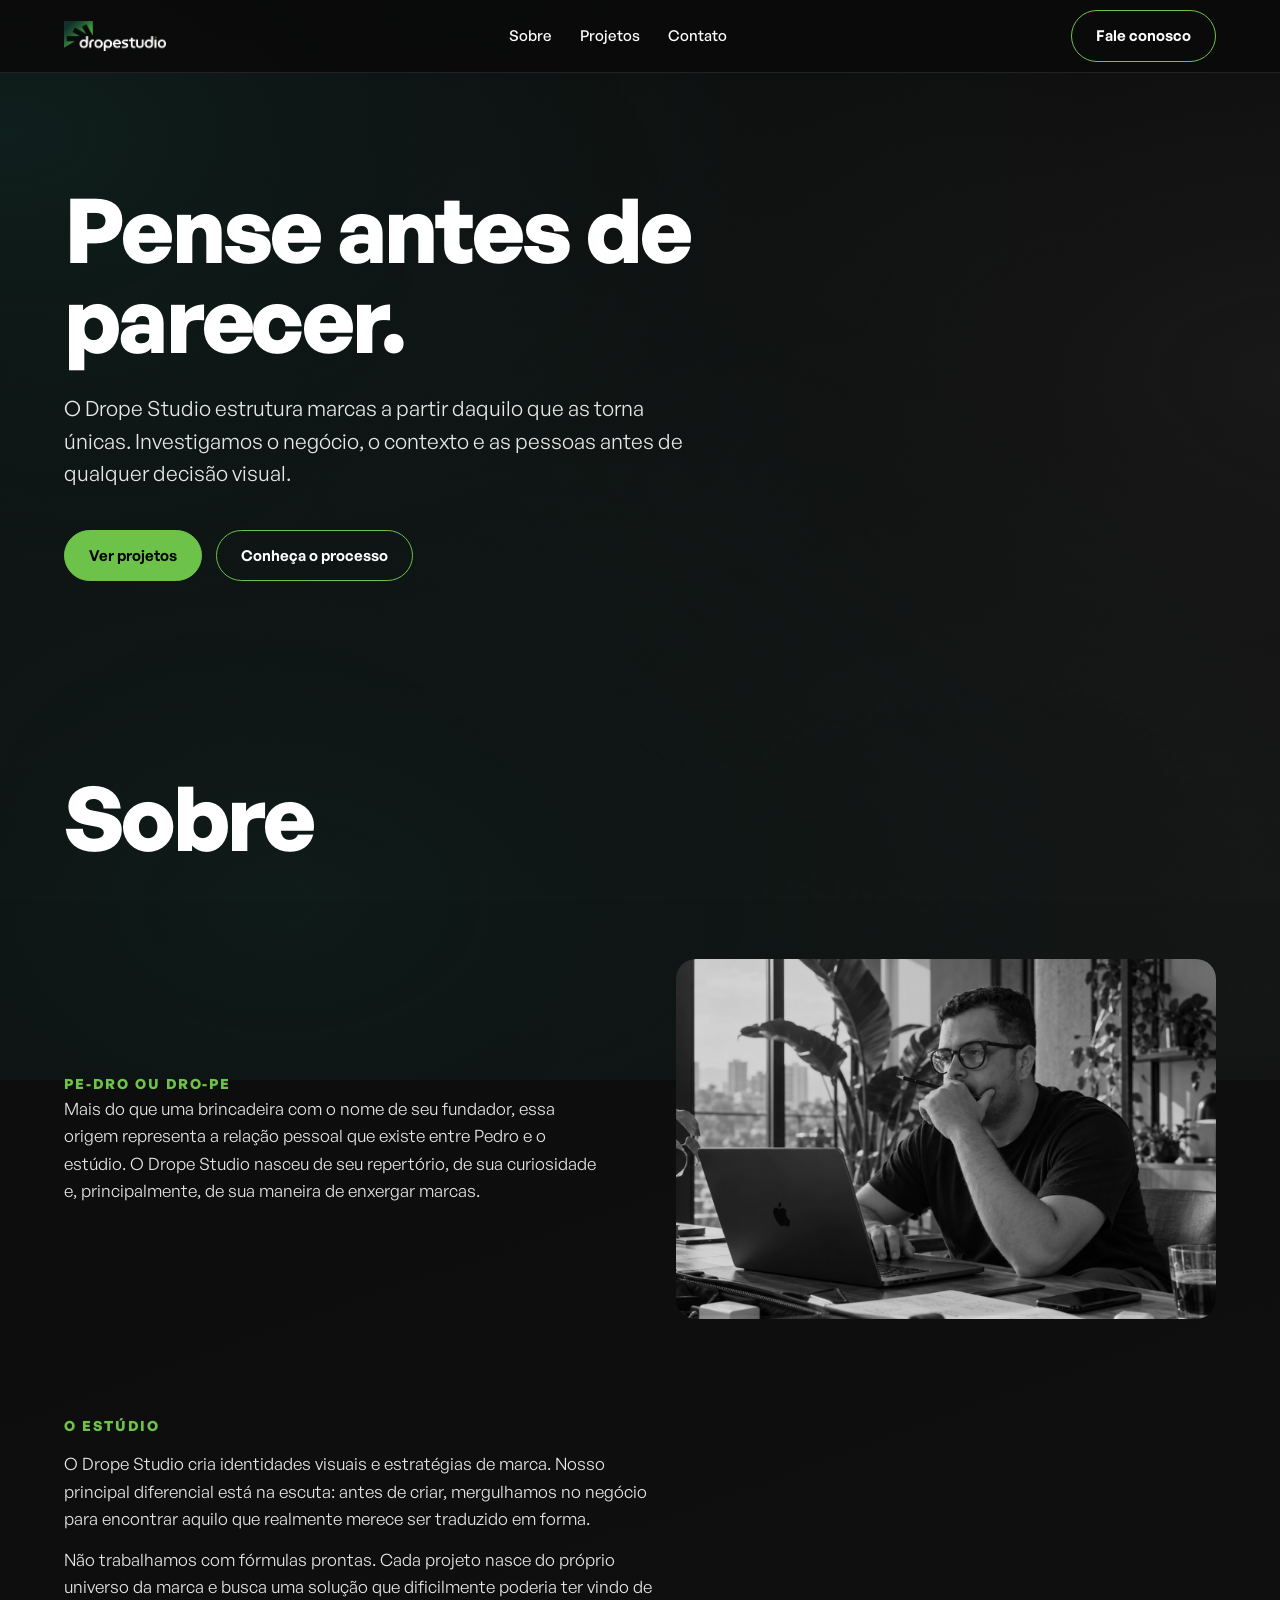
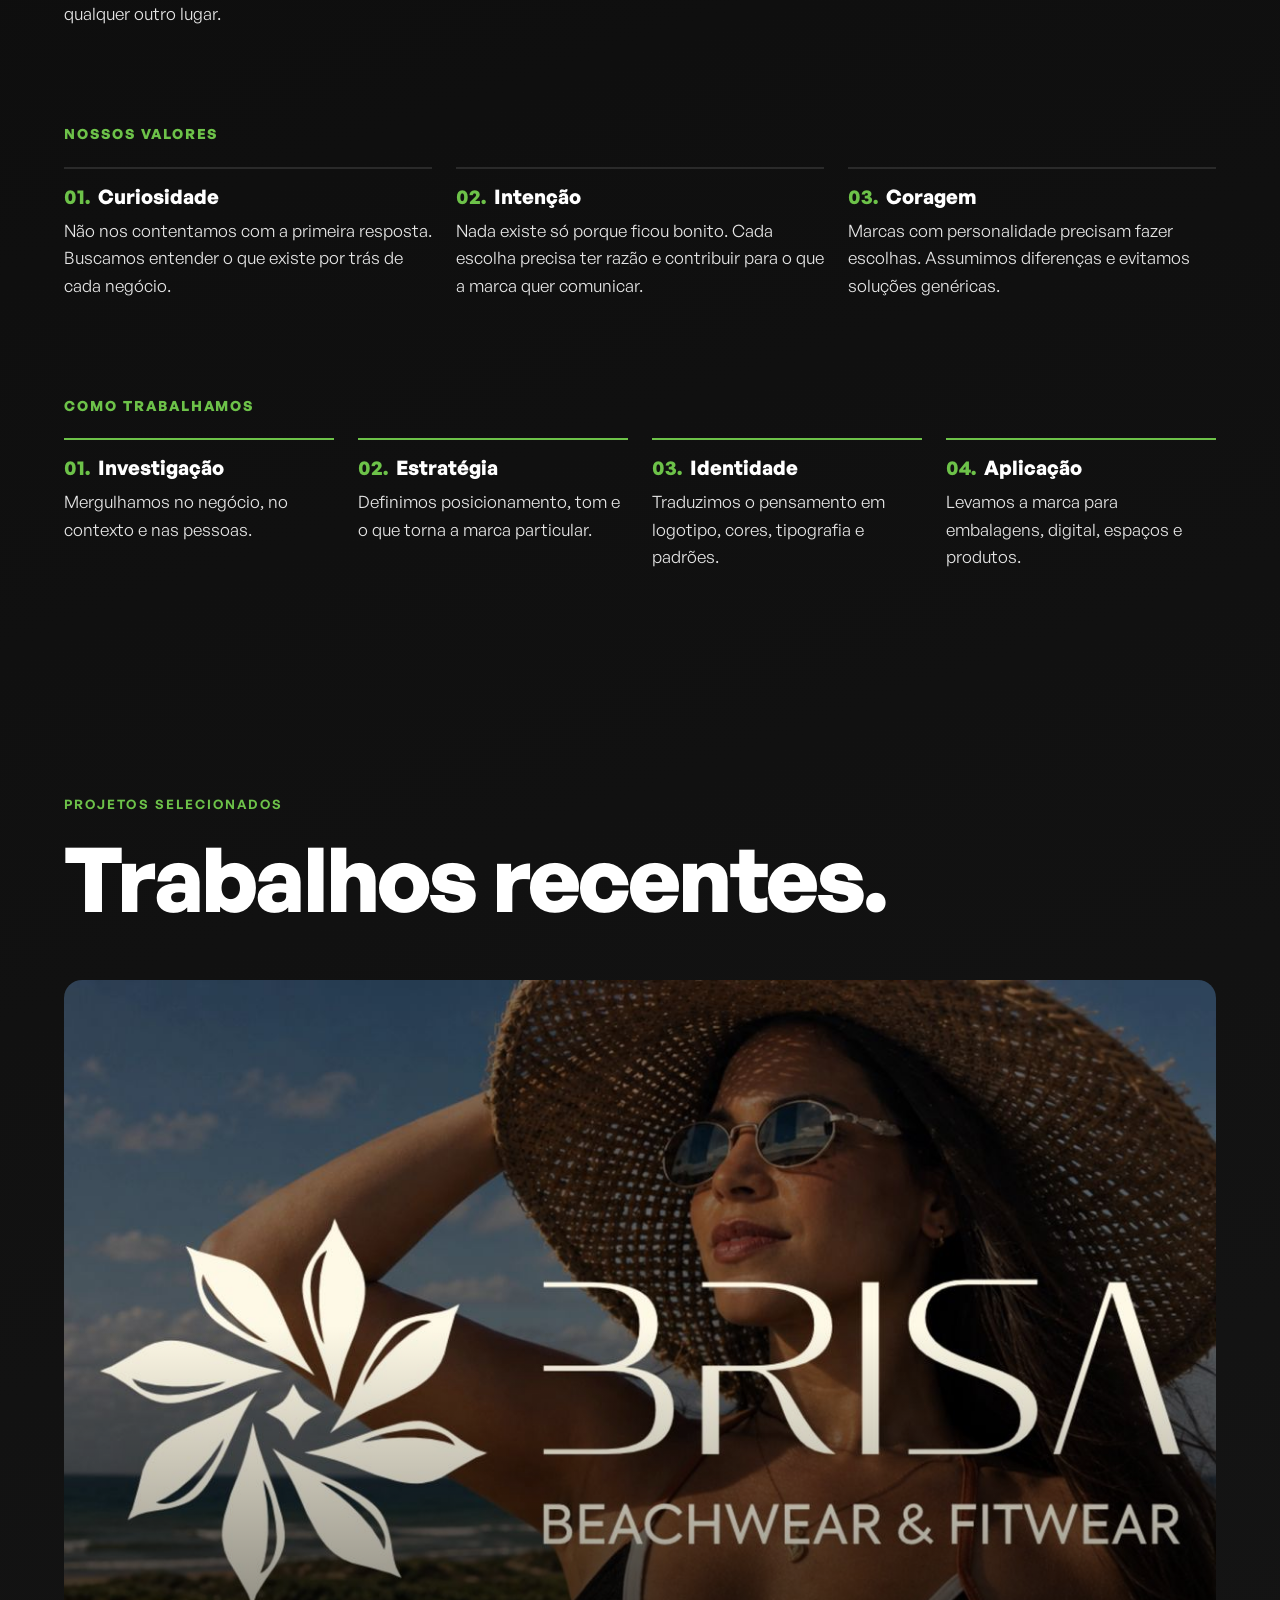
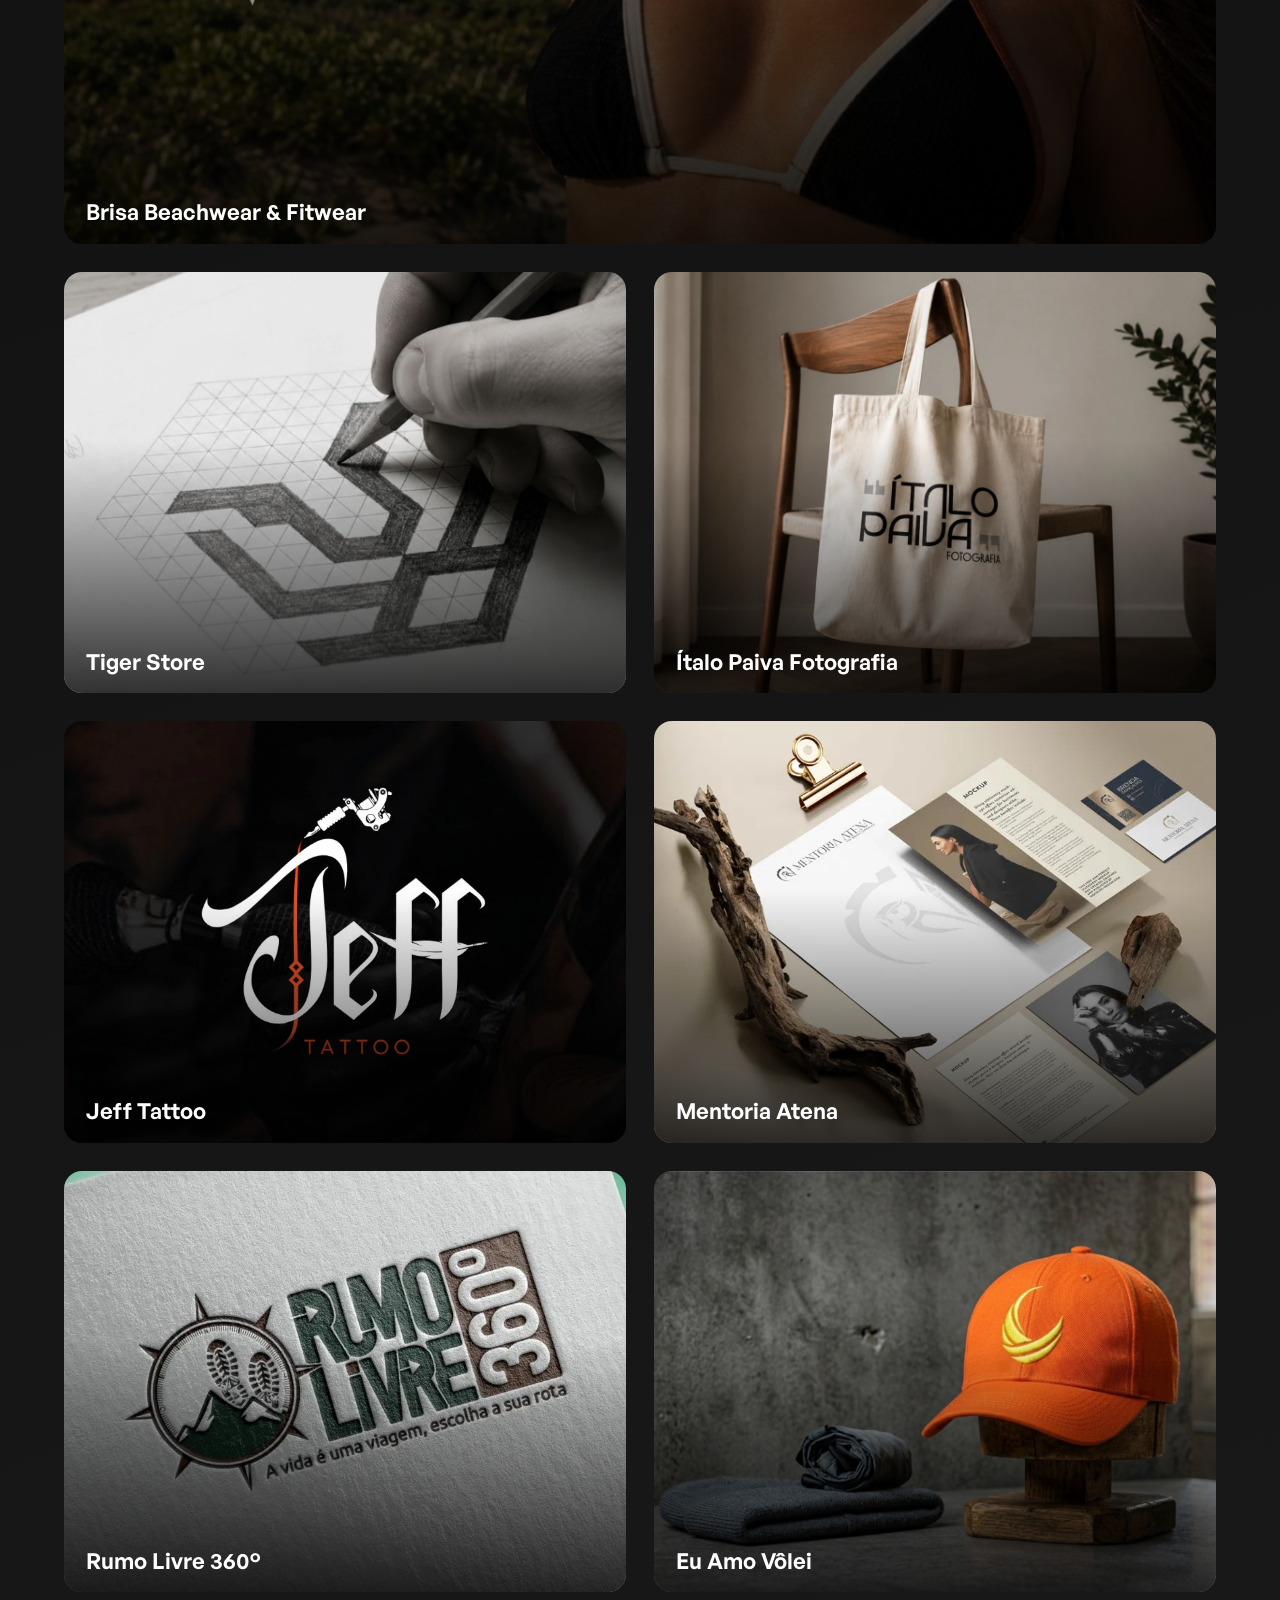
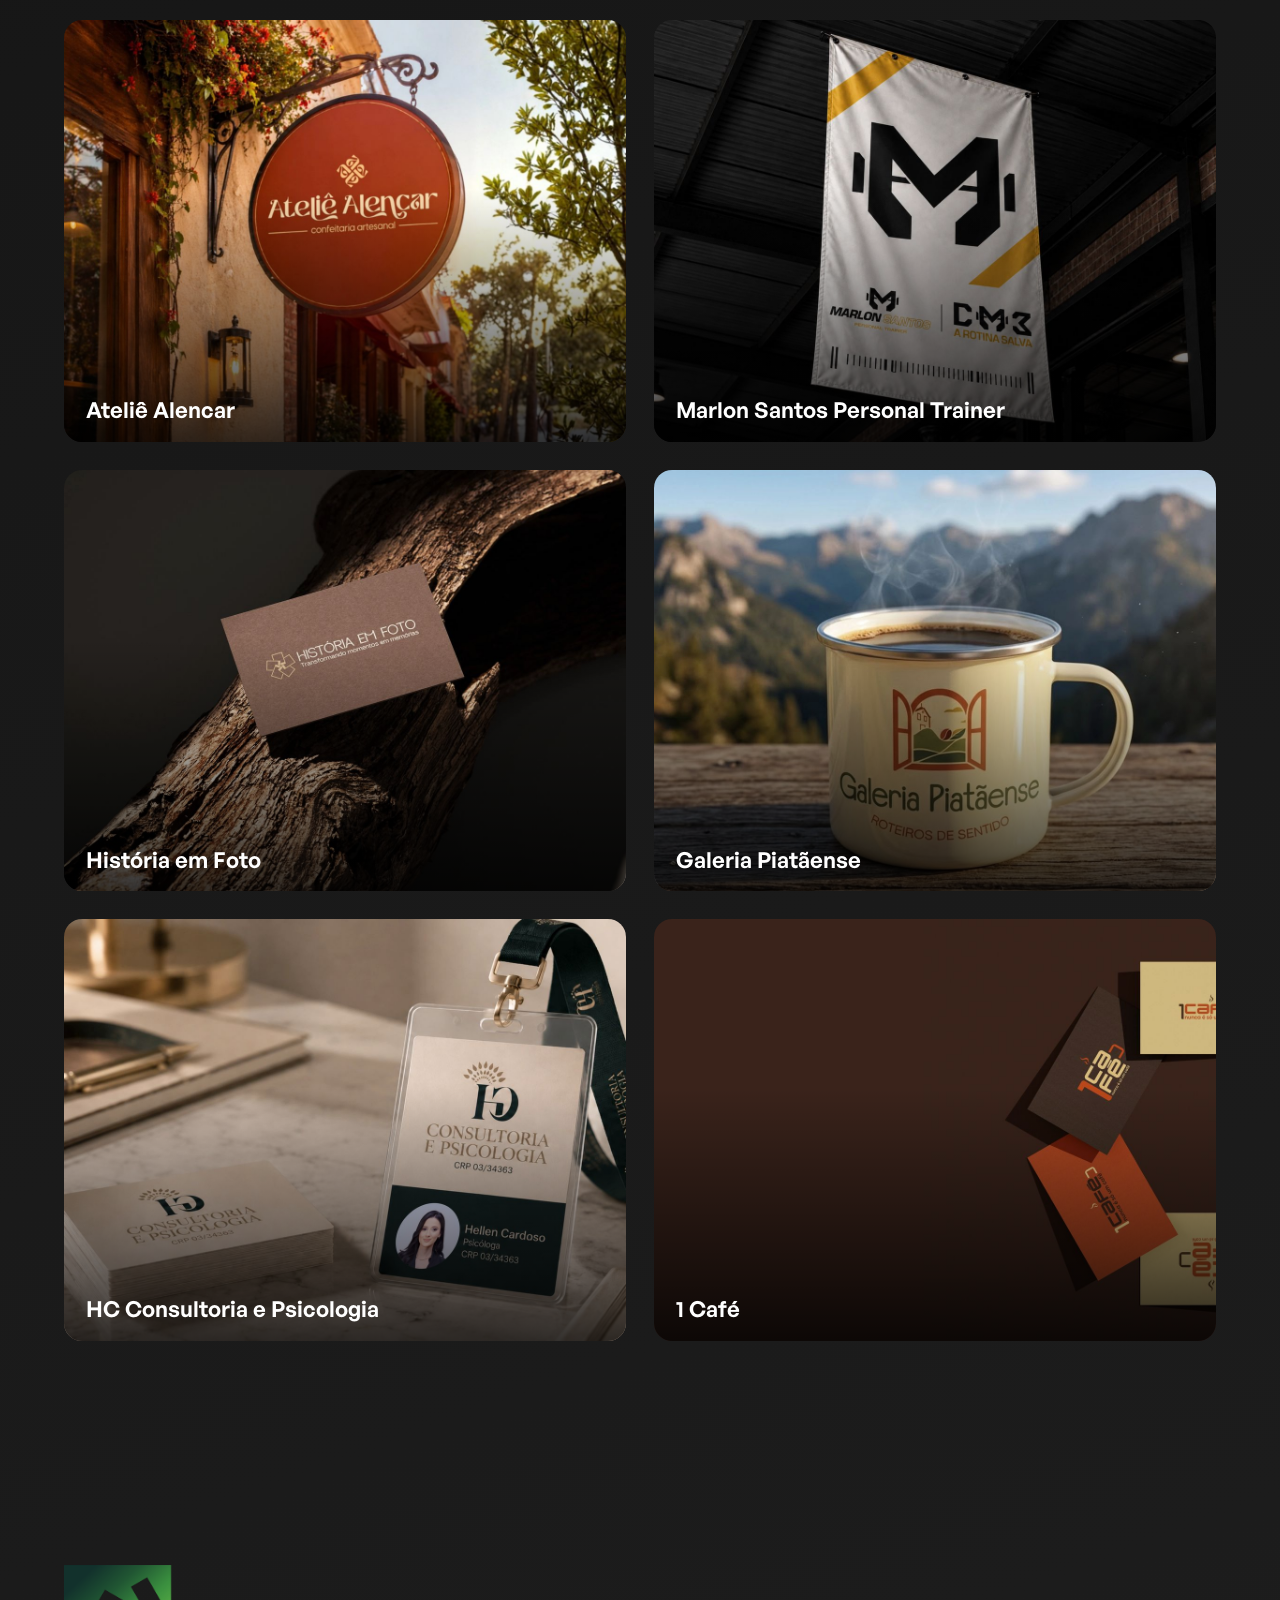
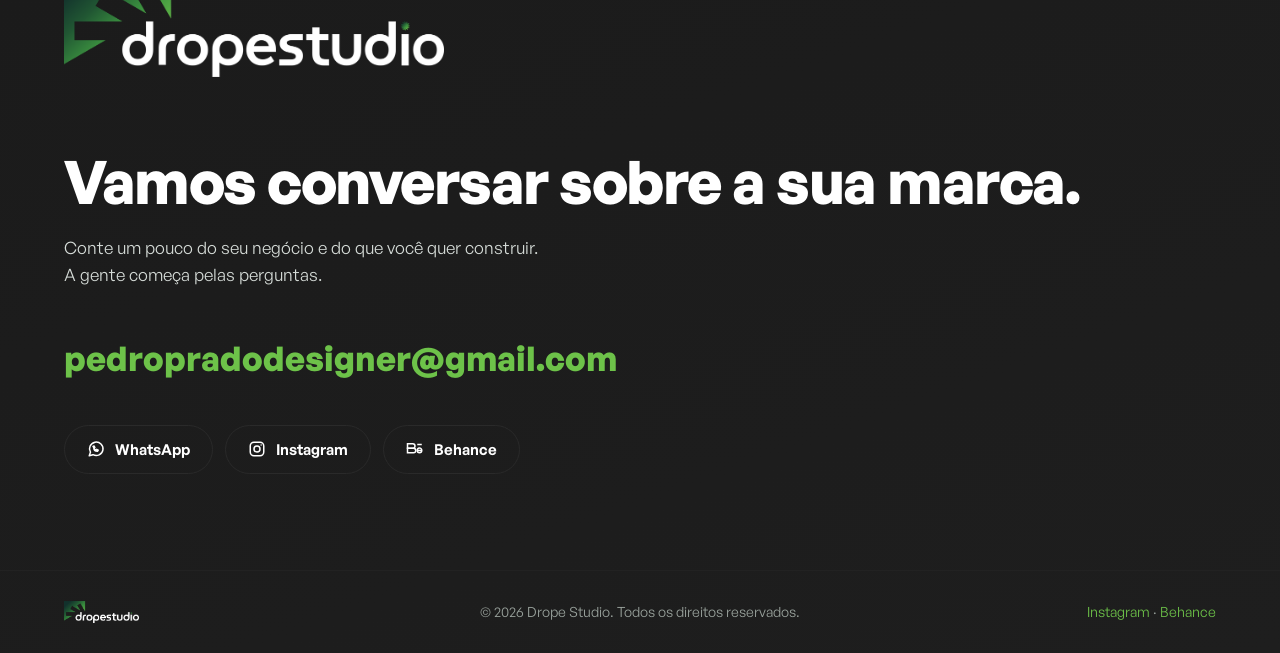
==== index.html @ 7b4c1c21 "Add files via upload" ====
<!DOCTYPE html>
<html lang="pt-BR">
<head>
<meta charset="UTF-8">
<meta name="viewport" content="width=device-width, initial-scale=1, viewport-fit=cover">
<meta name="description" content="Drope Studio cria identidades visuais e estratégias de marca. Antes de criar, investigamos o negócio, o contexto e as pessoas.">
<link rel="canonical" href="https://dropestudio.vercel.app/">
<meta name="theme-color" content="#000000">
<meta property="og:type" content="website">
<meta property="og:title" content="Drope Studio | Pense antes de parecer">
<meta property="og:description" content="Drope Studio cria identidades visuais e estratégias de marca. Antes de criar, investigamos o negócio, o contexto e as pessoas.">
<meta property="og:url" content="https://dropestudio.vercel.app/">
<!-- Trocar og-image.jpg por uma imagem 1200x630 antes de publicar -->
<meta property="og:image" content="og-image.jpg">
<meta name="twitter:card" content="summary_large_image">
<meta name="twitter:title" content="Drope Studio | Pense antes de parecer">
<meta name="twitter:description" content="Drope Studio cria identidades visuais e estratégias de marca. Antes de criar, investigamos o negócio, o contexto e as pessoas.">
<meta name="twitter:image" content="og-image.jpg">
<title>Drope Studio | Pense antes de parecer</title>
<link rel="icon" href="[data-uri]">
<style>
@font-face{font-family:"General Sans";font-style:normal;font-weight:300;font-display:swap;src:url([data-uri]) format("opentype");}
@font-face{font-family:"General Sans";font-style:normal;font-weight:400;font-display:swap;src:url([data-uri]) format("opentype");}
@font-face{font-family:"General Sans";font-style:normal;font-weight:500;font-display:swap;src:url([data-uri]) format("opentype");}
@font-face{font-family:"General Sans";font-style:normal;font-weight:600;font-display:swap;src:url([data-uri]) format("opentype");}
@font-face{font-family:"General Sans";font-style:normal;font-weight:700;font-display:swap;src:url([data-uri]) format("opentype");}

:root{
  --black:#000000; --white:#FFFFFF;
  --g1:#12312C; --g4:#215733; --g3:#3B903F; --g2:#6DC249;
  --grad:linear-gradient(135deg,#12312C 0%,#3B903F 60%,#6DC249 100%);
  --font:"General Sans",system-ui,-apple-system,"Segoe UI",Helvetica,Arial,sans-serif;
}
*{box-sizing:border-box;margin:0;padding:0}
html{scroll-behavior:smooth}
body{font-family:var(--font);color:var(--black);background:var(--white);line-height:1.55;-webkit-font-smoothing:antialiased}
img{max-width:100%;display:block}
a{color:inherit;text-decoration:none}
.wrap{max-width:1200px;margin:0 auto;padding:0 24px}

/* Cabeçalho */
header{position:sticky;top:0;z-index:10;background:var(--white);border-bottom:1px solid #ececec}
.nav{display:flex;align-items:center;justify-content:space-between;height:72px}
.nav .logo{height:30px;width:auto}
.nav ul{display:flex;gap:28px;list-style:none;font-size:15px;font-weight:500}
.nav ul a{position:relative;padding:4px 0}
.nav ul a::after{content:"";position:absolute;left:0;bottom:0;height:2px;width:100%;background:var(--g3);transform:scaleX(0);transform-origin:left;transition:transform .35s ease}
.nav ul a:hover{color:var(--g3)}
.nav ul a:hover::after{transform:scaleX(1)}

/* Botões */
.btn{position:relative;overflow:hidden;isolation:isolate;display:inline-block;padding:13px 24px;border:1.5px solid var(--g3);border-radius:999px;color:var(--g4);font-weight:600;font-size:15px;transition:color .35s ease,border-color .35s ease,transform .25s ease}
.btn::before{content:"";position:absolute;inset:0;background:var(--g3);transform:translateX(-101%);transition:transform .45s cubic-bezier(.2,.7,.2,1);z-index:-1}
.btn:hover{color:var(--white);transform:translateY(-2px)}
.btn:hover::before{transform:translateX(0)}
.btn:active{transform:translateY(0)}
.btn.solid{background:var(--g3);color:var(--white)}
.btn.solid::before{background:var(--g2)}
.btn.solid:hover{color:var(--black);border-color:var(--g2)}

/* Tipografia */
.eyebrow{font-size:13px;font-weight:600;letter-spacing:.16em;text-transform:uppercase;color:var(--g3);margin-bottom:20px}
h1{font-size:clamp(44px,7vw,92px);font-weight:700;line-height:1;letter-spacing:-.03em;max-width:14ch}
h1 span{color:var(--g3)}
h2{font-size:clamp(32px,4.5vw,52px);font-weight:700;line-height:1.05;letter-spacing:-.02em}
h3{font-size:20px;font-weight:600;line-height:1.2;margin-bottom:10px}
p{color:#2b2b2b}
.lead{font-size:clamp(17px,2vw,21px);max-width:52ch;margin-top:28px;color:#2b2b2b}

/* Hero */
.hero{padding-top:112px;padding-bottom:80px}
.actions{display:flex;gap:14px;margin-top:40px;flex-wrap:wrap}
.hero-visual{margin-top:80px;background:var(--black);border-radius:20px;min-height:380px;display:flex;align-items:center;justify-content:center;padding:48px}
.hero-visual img{width:min(420px,72%)}

/* Seções */
section{padding:112px 0}
.muted{background:#f6f8f6}

/* Valores */

/* Projetos */
.work-head{display:flex;justify-content:space-between;align-items:end;gap:24px;flex-wrap:wrap;margin-bottom:56px}
.work-grid{display:grid;grid-template-columns:repeat(2,1fr);gap:28px}
.project{position:relative;display:block;aspect-ratio:4/3;border-radius:18px;overflow:hidden;background:var(--black)}
.project img{width:100%;height:100%;object-fit:cover;display:block;transition:transform .6s ease}
.project .overlay{position:absolute;left:0;right:0;bottom:0;padding:56px 22px 18px;background:linear-gradient(to top,rgba(0,0,0,.78),rgba(0,0,0,0));display:flex;align-items:flex-end;justify-content:flex-start;pointer-events:none}
.project .overlay span{font-size:clamp(16px,2.2vw,22px);font-weight:600;color:#fff;line-height:1.2;text-align:left}
.project:hover img,.project:focus-visible img{transform:scale(1.04)}
.project:focus-visible{outline:2px solid var(--g2);outline-offset:4px}

/* Processo */

/* Contato */
.contact{background:var(--black);color:var(--white)}
.contact h2{color:var(--white)}
.contact p{color:#cfd6d1}
.contact .mail{display:inline-block;margin-top:32px;font-size:clamp(20px,3vw,30px);font-weight:600;color:var(--g2)}
.contact .logo-big{width:min(420px,80%);margin-bottom:64px}

.social{display:flex;flex-wrap:wrap;gap:12px;margin-top:40px}
.social a{border:1px solid #333;border-radius:999px;padding:11px 20px;font-size:15px;font-weight:500;color:var(--white);transition:border-color .2s,color .2s}
.social a:hover{border-color:var(--g2);color:var(--g2)}
.social a{display:inline-flex;align-items:center;gap:10px}
.social svg{flex-shrink:0}
/* Rodapé */
footer{background:var(--black);color:#8a938d;border-top:1px solid #1b1b1b;padding:28px 0;font-size:14px}
footer .row{display:flex;justify-content:space-between;align-items:center;gap:16px;flex-wrap:wrap}
footer img{height:22px;width:auto}

/* Responsivo */
@media (max-width:900px){
  .split{grid-template-columns:1fr;gap:40px}
  .cards{grid-template-columns:1fr}
  .steps{grid-template-columns:1fr 1fr}
  .nav ul{display:none}
  section{padding:80px 0}
  .hero{padding:72px 0 56px}
}
@media (max-width:600px){
  .work-grid{grid-template-columns:1fr}
  .steps{grid-template-columns:1fr}
  .hero-visual{min-height:260px;margin-top:56px;padding:32px}
}

@media (max-width:600px){
  .wrap{padding:0 28px}
  .nav{height:64px}
  .nav .logo{height:26px}
  .hero{padding-top:56px;padding-bottom:48px}
  h1{font-size:clamp(38px,11vw,48px);max-width:none}
  h2{font-size:clamp(30px,9vw,38px)}
  .lead{font-size:17px}
  .actions{margin-top:32px}
  .actions .btn{flex:1 1 auto;text-align:center}
  .hero-visual{padding:28px}
  section{padding:72px 0}
  .cards{margin-top:40px}
  .steps{margin-top:40px}
  .work-head{margin-bottom:36px}
  .contact .logo-big{margin-bottom:40px}
  .contact .mail{font-size:19px;word-break:break-all}
}

.reveal{opacity:0;transform:translateY(28px);transition:opacity .7s ease,transform .7s ease}
.reveal.in{opacity:1;transform:none}
@media (prefers-reduced-motion:reduce){
  .reveal{opacity:1;transform:none;transition:none}
  .btn,.btn::before,.nav ul a::after{transition:none}
}

/* Sobre (versão clara) */
@media (max-width:900px){
  .sobre-top{grid-template-columns:1fr;gap:40px}
  .sobre .bloco{margin-top:80px}
}

/* Espaçamento final da seção Sobre */
@media (max-width:900px){ .sobre .bloco{margin-top:80px !important} }

/* Espaçamento definitivo dos blocos Valores e Como trabalhamos: 22px entre título e conteúdo */
@media (max-width:900px){ .sobre .bloco{margin-top:80px !important} }

/* Títulos de cada item (cards e etapas) mais próximos do texto */

/* Blocos Valores e Como trabalhamos: espaço acima do título e 22px até o conteúdo */
@media (max-width:900px){
  .sobre .bloco-sobre{padding-top:88px}
  .sobre .bloco-sobre .cards{grid-template-columns:1fr}
  .sobre .bloco-sobre .steps{grid-template-columns:1fr}
}

/* Como trabalhamos: etapas logo abaixo do título */

/* ===== Sobre: hierarquia ===== */
.sob-titulo{font-size:clamp(56px,9vw,112px);font-weight:900;line-height:.95;letter-spacing:-.03em;color:#000;margin-bottom:72px}
.sob-bloco{margin-top:96px;display:flex;flex-direction:column;gap:14px}
.sob-bloco-foto{display:grid;grid-template-columns:1fr 1fr;gap:72px;align-items:center}
.sob-sub{font-size:14px;font-weight:700;letter-spacing:.14em;text-transform:uppercase;color:var(--g3)}
.sob-texto{font-size:17px;font-weight:300;line-height:1.6;color:#000;max-width:60ch}
.sob-bloco-foto .foto{aspect-ratio:3/2;border-radius:20px;overflow:hidden;background:#eef2ee}
.sob-bloco-foto .foto img{width:100%;height:100%;object-fit:cover;display:block}
.sob-lista{display:grid;grid-template-columns:repeat(3,1fr);gap:24px;margin-top:8px}
.sob-lista-4{grid-template-columns:repeat(4,1fr)}
.sob-item{border-top:2px solid #e4ebe5;padding-top:16px}
.sob-item h3{font-size:20px;font-weight:700;color:#000;line-height:1.2;margin-bottom:8px}
.sob-item h3 .num{color:var(--g3);font-weight:700;margin-right:4px}
.sob-lista-4 .sob-item{border-top:2px solid var(--g3)}
@media (max-width:900px){
  .sob-bloco-foto{grid-template-columns:1fr;gap:32px}
  .sob-lista,.sob-lista-4{grid-template-columns:1fr}
  .sob-bloco{margin-top:72px}
  .sob-titulo{margin-bottom:48px}
}

/* Títulos de seção com o mesmo tamanho do título principal */
.sob-titulo,.work-head h2{font-size:clamp(44px,7vw,92px);line-height:1;letter-spacing:-.03em}
@media (max-width:600px){
  .sob-titulo,.work-head h2{font-size:clamp(38px,11vw,48px)}
}


/* Fundo com manchas orgânicas nas cores da marca */
main{position:relative;overflow:hidden}
.hero{position:relative;z-index:1}
#sobre,#projetos,#contato{position:relative;z-index:1}
@media (max-width:600px){  }
@media (prefers-reduced-motion:reduce){  }

/* Foco por teclado visível (não afeta quem usa mouse) */
a:focus-visible,button:focus-visible{outline:2px solid var(--g3);outline-offset:4px;border-radius:999px}
/* Primeiro projeto ocupa a largura inteira; os demais seguem em duas colunas */
.work-grid .project:first-child{grid-column:1 / -1}

/* ===== Variáveis e base ===== */
:root{--header-h:72px}
section{scroll-margin-top:var(--header-h)}

/* ===== Cabeçalho e menu hambúrguer ===== */
.nav{gap:12px}
.menu-btn{display:none;position:relative;width:44px;height:44px;padding:0;background:none;border:0;cursor:pointer;flex-shrink:0}
.menu-btn span{position:absolute;left:11px;right:11px;height:2px;background:#000;transition:transform .3s ease,opacity .3s ease}
.menu-btn span:nth-child(1){top:14px}
.menu-btn span:nth-child(2){top:21px}
.menu-btn span:nth-child(3){top:28px}
.menu-btn[aria-expanded="true"] span:nth-child(1){transform:translateY(7px) rotate(45deg)}
.menu-btn[aria-expanded="true"] span:nth-child(2){opacity:0}
.menu-btn[aria-expanded="true"] span:nth-child(3){transform:translateY(-7px) rotate(-45deg)}
.menu-btn:focus-visible{outline:2px solid var(--g3);outline-offset:2px;border-radius:8px}
header{position:sticky}

/* ===== Textos de apoio e contraste ===== */
.sob-texto{font-weight:400}
.sob-sub,.sob-item h3 .num,.card .num,.step .n,.eyebrow{color:var(--g4)}

/* ===== Formulário de contato (fundo preto) ===== */
.contact .contato-intro{margin-top:20px;max-width:48ch}
.form{display:grid;gap:22px;max-width:640px;margin-top:48px}
.field{display:grid;gap:8px}
.field label{font-size:15px;font-weight:600;color:#fff}
.field .opc{font-weight:400;color:#9aa39d}
.field input,.field select,.field textarea{width:100%;font:inherit;font-size:16px;color:#fff;background:#111;border:1px solid #333;border-radius:10px;padding:14px 16px;min-height:48px}
.field textarea{resize:vertical;min-height:112px}
.field input::placeholder,.field textarea::placeholder{color:#7d857f}
.field input:focus-visible,.field select:focus-visible,.field textarea:focus-visible{outline:2px solid var(--g2);outline-offset:2px;border-color:var(--g2)}
.field input[aria-invalid="true"]{border-color:#ff8a8a}
.erro{font-size:14px;color:#ffb4b4}
.form-btn{justify-self:start;cursor:pointer;font-family:inherit;font-size:15px}
.form-status{font-size:15px;color:var(--g2);min-height:1.5em}
.contato-alt{margin-top:56px;display:flex;flex-direction:column;gap:20px;align-items:flex-start}
.wpp-sec{margin-top:40px;display:flex;flex-direction:column;gap:14px;align-items:flex-start}
.wpp-sec .btn{border-color:var(--g2);color:var(--g2)}
.wpp-sec .btn:hover{color:var(--black)}
.wpp-sec .btn::before{background:var(--g2)}
.resposta{font-size:14px;color:#b9c2bc}
.contact a:focus-visible,.social a:focus-visible{outline:2px solid var(--g2);outline-offset:4px}

/* ===== Responsivo ===== */
@media (max-width:900px){
  :root{--header-h:64px}
  .nav ul{display:none}
  .nav ul.open{display:flex;position:absolute;top:100%;left:0;right:0;flex-direction:column;gap:0;background:#fff;border-bottom:1px solid #ececec;padding:8px 24px 16px;font-size:17px;box-shadow:0 12px 24px rgba(0,0,0,.06)}
  .nav ul.open a{display:block;min-height:48px;line-height:48px}
  .menu-btn{display:block}
}
@media (max-width:380px){
  .nav > .btn{display:none}
}
@media (max-width:600px){
  .project .overlay{padding:44px 18px 16px}
}
@media (prefers-reduced-motion:reduce){
  .reveal{opacity:1;transform:none;transition:none}
  .btn,.btn::before,.nav ul a::after,.menu-btn span{transition:none}
}

/* Legenda fixa embaixo + véu escuro e título centralizado no hover (desktop) */
.project .overlay{position:absolute;left:0;right:0;top:0;bottom:0;display:flex;align-items:flex-end;justify-content:flex-start;padding:56px 22px 18px;background:linear-gradient(to top,rgba(0,0,0,.78),rgba(0,0,0,0) 60%);pointer-events:none}
.project .overlay::before{content:"";position:absolute;inset:0;background:rgba(0,0,0,.72);opacity:0;transition:opacity .45s ease}
.project .overlay span{position:relative;z-index:1;transition:transform .45s ease}
@media (hover:hover){
  .project:hover .overlay,.project:focus-visible .overlay{align-items:center;justify-content:center;padding:28px}
  .project:hover .overlay::before,.project:focus-visible .overlay::before{opacity:1}
  .project:hover .overlay span,.project:focus-visible .overlay span{text-align:center}
}
@media (max-width:600px){
  .project .overlay{padding:44px 18px 16px}
}

/* Contatos e rodapé no padrão da home */
.ct{background:#000;color:#fff;padding:112px 0 96px;font-family:"General Sans",system-ui,-apple-system,"Segoe UI",Helvetica,Arial,sans-serif}
.ct .ct-logo{width:min(380px,80%);height:auto;display:block;margin-bottom:72px}
.ct h2{font-size:clamp(36px,5.2vw,60px);font-weight:700;line-height:1.05;letter-spacing:-.025em;color:#fff}
.ct .ct-intro{margin-top:22px;font-size:17px;line-height:1.6;color:#d6dcd8}
.ct .ct-mail{display:inline-block;margin-top:44px;font-size:clamp(22px,3.2vw,34px);font-weight:700;color:#6DC249;transition:color .2s}
.ct .ct-mail:hover{color:#fff}
.ct .ct-social{display:flex;flex-wrap:wrap;gap:12px;margin-top:40px}
.ct .ct-social a{display:inline-flex;align-items:center;gap:10px;border:1px solid #2a2a2a;border-radius:999px;padding:12px 22px;font-size:15px;font-weight:600;color:#fff;transition:border-color .25s,color .25s}
.ct .ct-social a:hover{border-color:#6DC249;color:#6DC249}
.ct .ct-social a:focus-visible,.ct-foot a:focus-visible{outline:2px solid #6DC249;outline-offset:4px}
.ct .ct-social svg{flex-shrink:0}
.ct-foot{background:#000;border-top:1px solid #1b1b1b;padding:30px 0;color:#8a938d;font-size:14px;font-family:"General Sans",system-ui,-apple-system,"Segoe UI",Helvetica,Arial,sans-serif}
.ct-foot .row{max-width:1200px;margin:0 auto;padding:0 24px;display:grid;grid-template-columns:1fr auto 1fr;align-items:center;gap:16px}
.ct-foot img{height:22px;width:auto}
.ct-foot .r{text-align:right}
.ct-foot a{color:#9fc4ea}
@media (max-width:900px){
  .ct{padding:88px 0 72px}
  .ct .ct-logo{margin-bottom:56px}
}
@media (max-width:600px){
  .ct-foot .row{grid-template-columns:1fr;text-align:center;justify-items:center}
  .ct-foot .r{text-align:center}
}

/* ===== Versão preta: fundo grafite degradê, textos e ícones brancos ===== */
html{background:linear-gradient(160deg,#0A0A0A 0%,#1E1E1E 100%);min-height:100%}
body{background:transparent;color:#fff}
header{background:rgba(10,10,10,.92);border-bottom:1px solid #222}
.nav ul a{color:#fff}
.nav ul a:hover{color:#6DC249}
.nav ul a::after{background:#6DC249}
.back{color:#fff}
.back:hover{color:#6DC249}
.menu-btn span{background:#fff}
.nav ul.open{background:#0A0A0A;border-bottom:1px solid #222}
.btn{color:#fff;border-color:#6DC249}
.btn::before{background:#6DC249}
.btn:hover{color:#000}
.btn.solid{background:#6DC249;color:#000}
.btn.solid::before{background:#fff}
.btn.solid:hover{color:#000}
.eyebrow,.sob-sub,.sob-item h3 .num,.card .num,.step .n,.sob h2 .g,h1 span{color:#6DC249}
h1,h2,h3,.sob-titulo,.sob-item h3,.work-head h2,.credits h2{color:#fff}
p,.lead,.sob-texto,.card p,.step p{color:#e6e6e6}
.resposta,.contato-intro,.ct-intro{color:#cfd6d1}
.hero-visual{background:#fff}
.muted{background:transparent}
.card{background:transparent;border-color:#2a2a2a}
.sob-item{border-top-color:#2a2a2a}
.sob-lista-4 .sob-item,.step{border-top-color:#6DC249}
.sob-bloco-foto .foto{background:#111}
.credits dt{color:#6DC249}
.credits dd{color:#fff}
.credits a.ig{color:#6DC249;border-color:#6DC249}
.ct{background:transparent}
.ct h2{color:#fff}
.ct .ct-mail{color:#6DC249}
.ct .ct-social a{color:#fff;border-color:#2a2a2a}
.ct .ct-social a:hover{color:#6DC249;border-color:#6DC249}
.ct-foot{background:transparent;border-top-color:#222;color:#9aa39d}
.ct-foot a{color:#6DC249}

/* Fundo: luz suave e difusa em verde #12312C e grafite #333333, sem filtro (sem pixel) e com grão fino */
body::before{content:"";position:fixed;inset:-20%;pointer-events:none;z-index:-2;
  background:
    radial-gradient(60% 55% at 15% 25%, rgba(18,49,44,.50) 0%, rgba(18,49,44,.26) 38%, rgba(18,49,44,.08) 68%, rgba(18,49,44,0) 100%),
    radial-gradient(55% 50% at 86% 44%, rgba(51,51,51,.30) 0%, rgba(51,51,51,.13) 44%, rgba(51,51,51,0) 100%),
    radial-gradient(60% 55% at 30% 86%, rgba(18,49,44,.40) 0%, rgba(18,49,44,.18) 44%, rgba(18,49,44,0) 100%),
    radial-gradient(50% 45% at 92% 92%, rgba(51,51,51,.22) 0%, rgba(51,51,51,0) 100%);
  animation:blobsDrift 45s ease-in-out infinite alternate;will-change:transform}
body::after{content:"";position:fixed;inset:0;pointer-events:none;z-index:-1;
  background-image:url("[data-uri]");background-size:220px 220px;opacity:.05;mix-blend-mode:overlay}
@keyframes blobsDrift{
  from{transform:translate3d(0,0,0) scale(1)}
  to{transform:translate3d(-2.5%,2%,0) scale(1.05)}
}
@media (prefers-reduced-motion:reduce){ body::before{animation:none} }

</style>
</head>
<body>

<header>
  <div class="wrap nav">
    <a href="#" aria-label="Início"><img class="logo" src="[data-uri]" alt="Drope Studio"></a>
    <ul id="menu-principal">
      <li><a href="#sobre">Sobre</a></li>
      <li><a href="#projetos">Projetos</a></li>
      <li><a href="#contato">Contato</a></li>
    </ul>
    <a class="btn" href="#contato">Fale conosco</a>
    <button class="menu-btn" type="button" aria-label="Abrir menu" aria-expanded="false" aria-controls="menu-principal"><span></span><span></span><span></span></button>
  </div>
</header>

<main id="topo">
  

  <div class="wrap hero">
    <h1>Pense antes de parecer.</h1>
    <p class="lead">O Drope Studio estrutura marcas a partir daquilo que as torna únicas. Investigamos o negócio, o contexto e as pessoas antes de qualquer decisão visual.</p>
    <div class="actions">
      <a class="btn solid" href="#projetos">Ver projetos</a>
      <a class="btn" href="#sobre">Conheça o processo</a>
    </div>
  </div>

<section id="sobre">
    <div class="wrap">

      <h2 class="sob-titulo">Sobre</h2>

      <div class="sob-bloco sob-bloco-foto">
        <div>
          <p class="sob-sub">Pe-dro ou Dro-pe</p>
          <p class="sob-texto">Mais do que uma brincadeira com o nome de seu fundador, essa origem representa a relação pessoal que existe entre Pedro e o estúdio. O Drope Studio nasceu de seu repertório, de sua curiosidade e, principalmente, de sua maneira de enxergar marcas.</p>
        </div>
        <div class="foto"><img src="[data-uri]" alt="Pedro, fundador do Drope Studio"></div>
      </div>

      <div class="sob-bloco">
        <p class="sob-sub">O estúdio</p>
        <p class="sob-texto">O Drope Studio cria identidades visuais e estratégias de marca. Nosso principal diferencial está na escuta: antes de criar, mergulhamos no negócio para encontrar aquilo que realmente merece ser traduzido em forma.</p>
        <p class="sob-texto">Não trabalhamos com fórmulas prontas. Cada projeto nasce do próprio universo da marca e busca uma solução que dificilmente poderia ter vindo de qualquer outro lugar.</p>
      </div>

      <div class="sob-bloco">
        <p class="sob-sub">Nossos valores</p>
        <div class="sob-lista">
          <div class="sob-item"><h3><span class="num">01.</span> Curiosidade</h3><p class="sob-texto">Não nos contentamos com a primeira resposta. Buscamos entender o que existe por trás de cada negócio.</p></div>
          <div class="sob-item"><h3><span class="num">02.</span> Intenção</h3><p class="sob-texto">Nada existe só porque ficou bonito. Cada escolha precisa ter razão e contribuir para o que a marca quer comunicar.</p></div>
          <div class="sob-item"><h3><span class="num">03.</span> Coragem</h3><p class="sob-texto">Marcas com personalidade precisam fazer escolhas. Assumimos diferenças e evitamos soluções genéricas.</p></div>
        </div>
      </div>

      <div class="sob-bloco">
        <p class="sob-sub">Como trabalhamos</p>
        <div class="sob-lista sob-lista-4">
          <div class="sob-item"><h3><span class="num">01.</span> Investigação</h3><p class="sob-texto">Mergulhamos no negócio, no contexto e nas pessoas.</p></div>
          <div class="sob-item"><h3><span class="num">02.</span> Estratégia</h3><p class="sob-texto">Definimos posicionamento, tom e o que torna a marca particular.</p></div>
          <div class="sob-item"><h3><span class="num">03.</span> Identidade</h3><p class="sob-texto">Traduzimos o pensamento em logotipo, cores, tipografia e padrões.</p></div>
          <div class="sob-item"><h3><span class="num">04.</span> Aplicação</h3><p class="sob-texto">Levamos a marca para embalagens, digital, espaços e produtos.</p></div>
        </div>
      </div>

    </div>
  </section>

  <section id="projetos" class="muted">
    <div class="wrap">
      <div class="work-head">
        <div>
          <p class="eyebrow">Projetos selecionados</p>
          <h2>Trabalhos recentes.</h2>
        </div>
      </div>
      <div class="work-grid">
        <a class="project" href="brisa.html">
          <img src="[data-uri]" alt="Brisa Beachwear & Fitwear" loading="lazy">
          <div class="overlay"><span>Brisa Beachwear & Fitwear</span>
      </div>
        </a>
        <a class="project" href="tiger.html">
          <img src="[data-uri]" alt="Tiger Store" loading="lazy">
          <div class="overlay"><span>Tiger Store</span></div>
        </a>
        <a class="project" href="italo.html">
          <img src="[data-uri]" alt="Ítalo Paiva Fotografia" loading="lazy">
          <div class="overlay"><span>Ítalo Paiva Fotografia</span></div>
        </a>
        <a class="project" href="jeff.html"><img src="[data-uri]" alt="Jeff Tattoo" loading="lazy"><div class="overlay"><span>Jeff Tattoo</span></div></a>
        <a class="project" href="mentoria.html"><img src="[data-uri]" alt="Mentoria Atena" loading="lazy"><div class="overlay"><span>Mentoria Atena</span></div></a>
        <a class="project" href="rumo.html"><img src="[data-uri]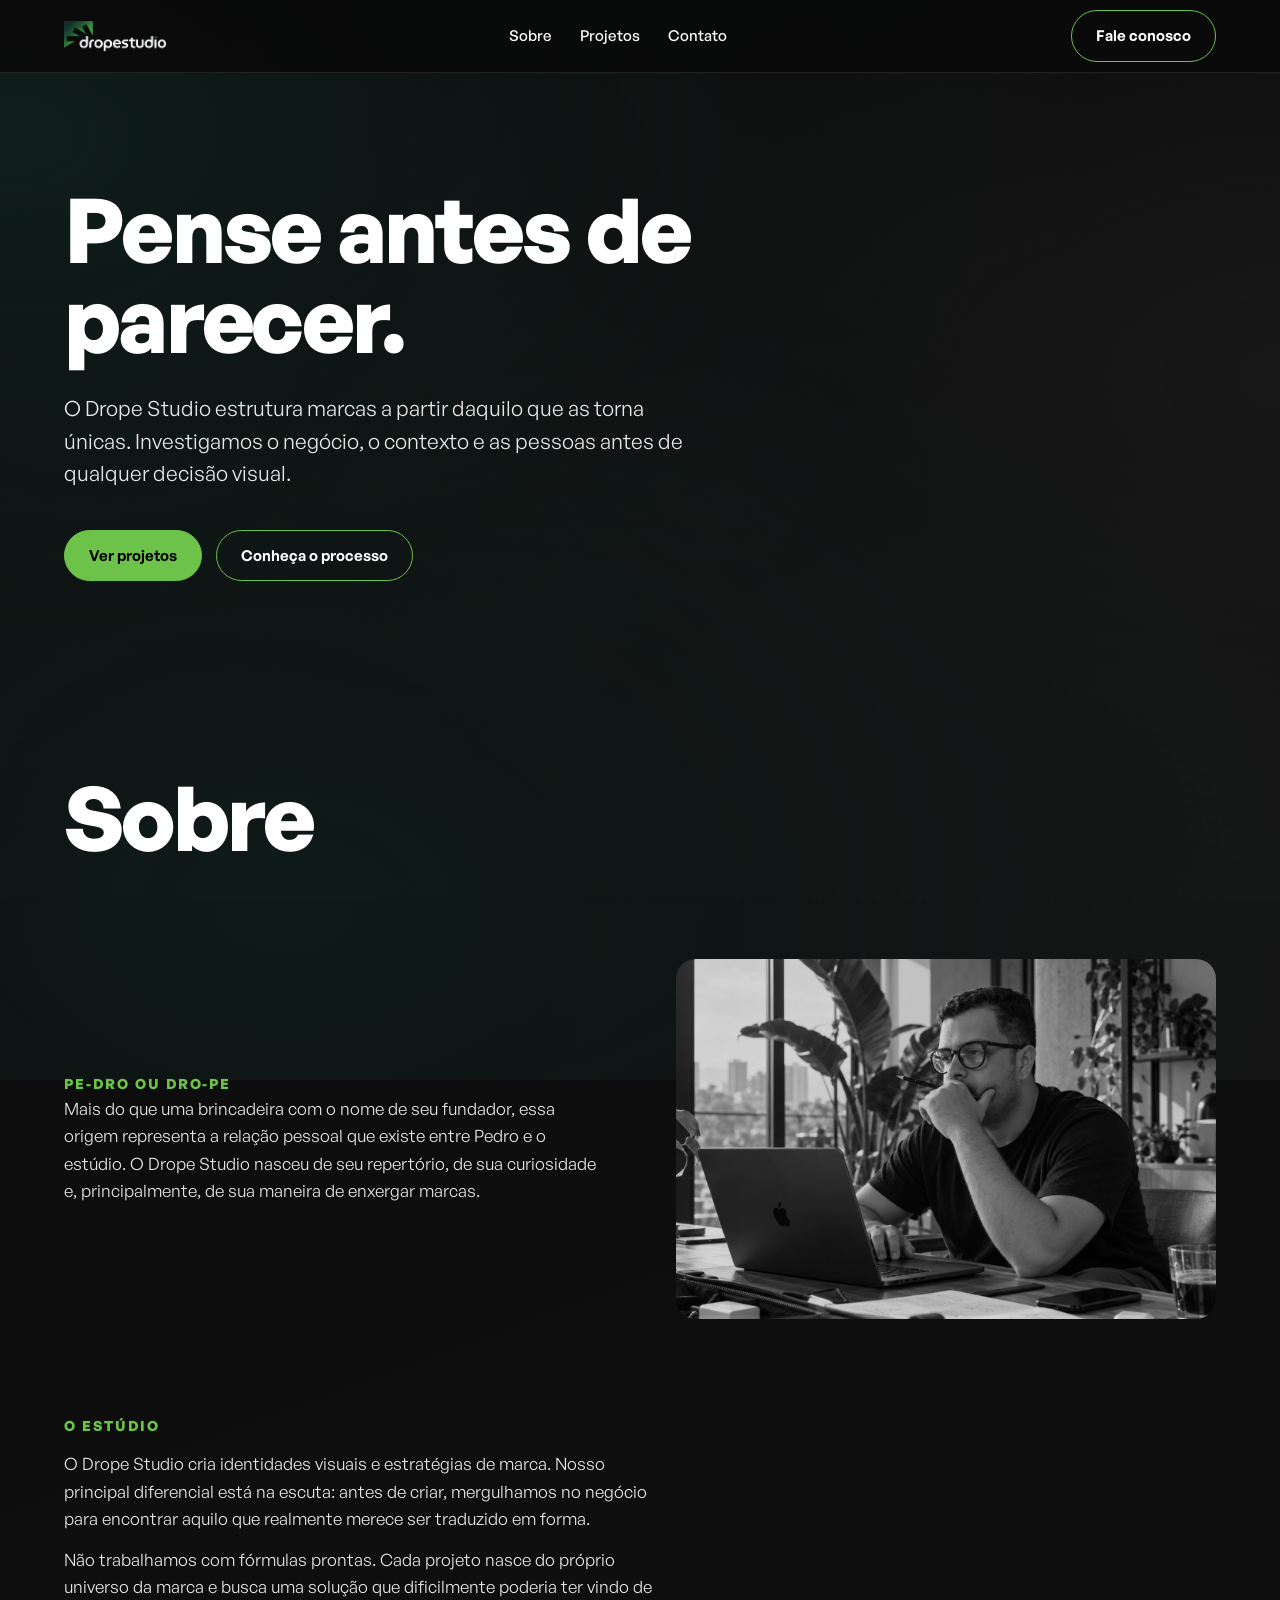
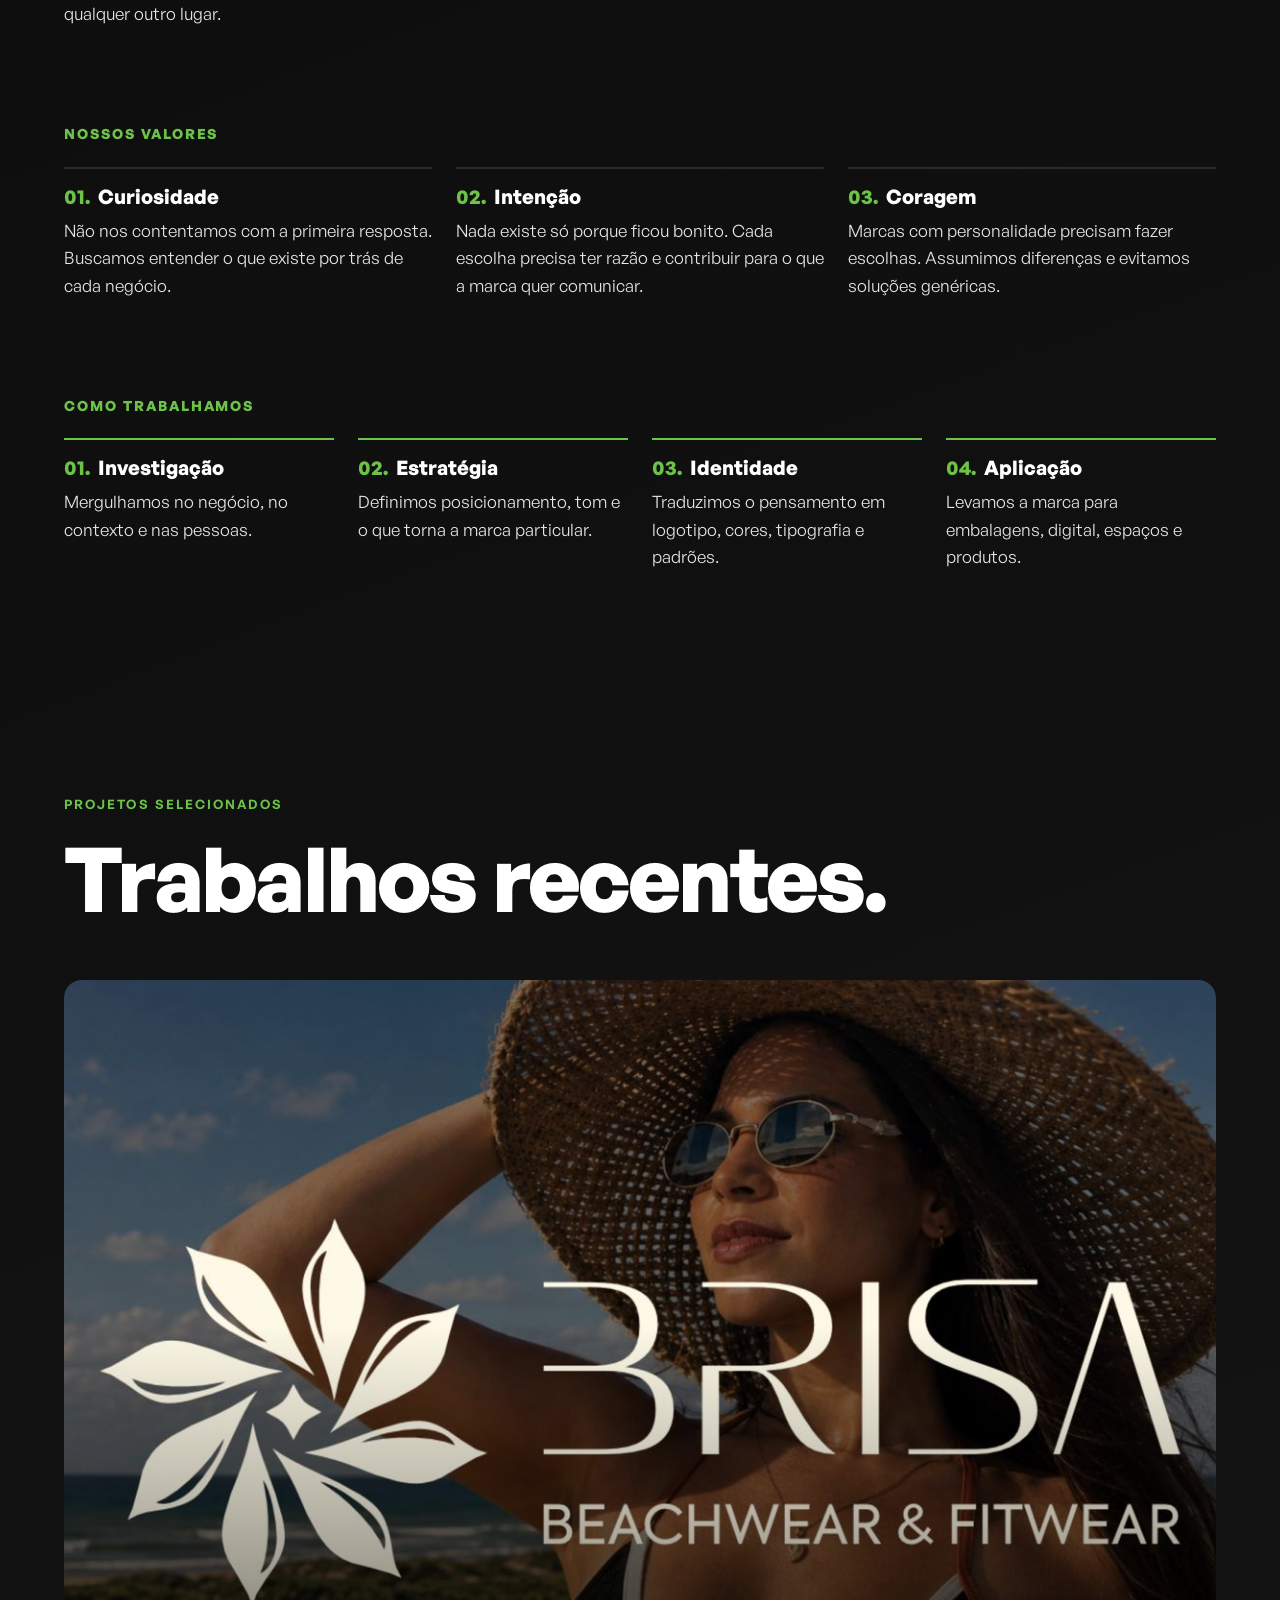
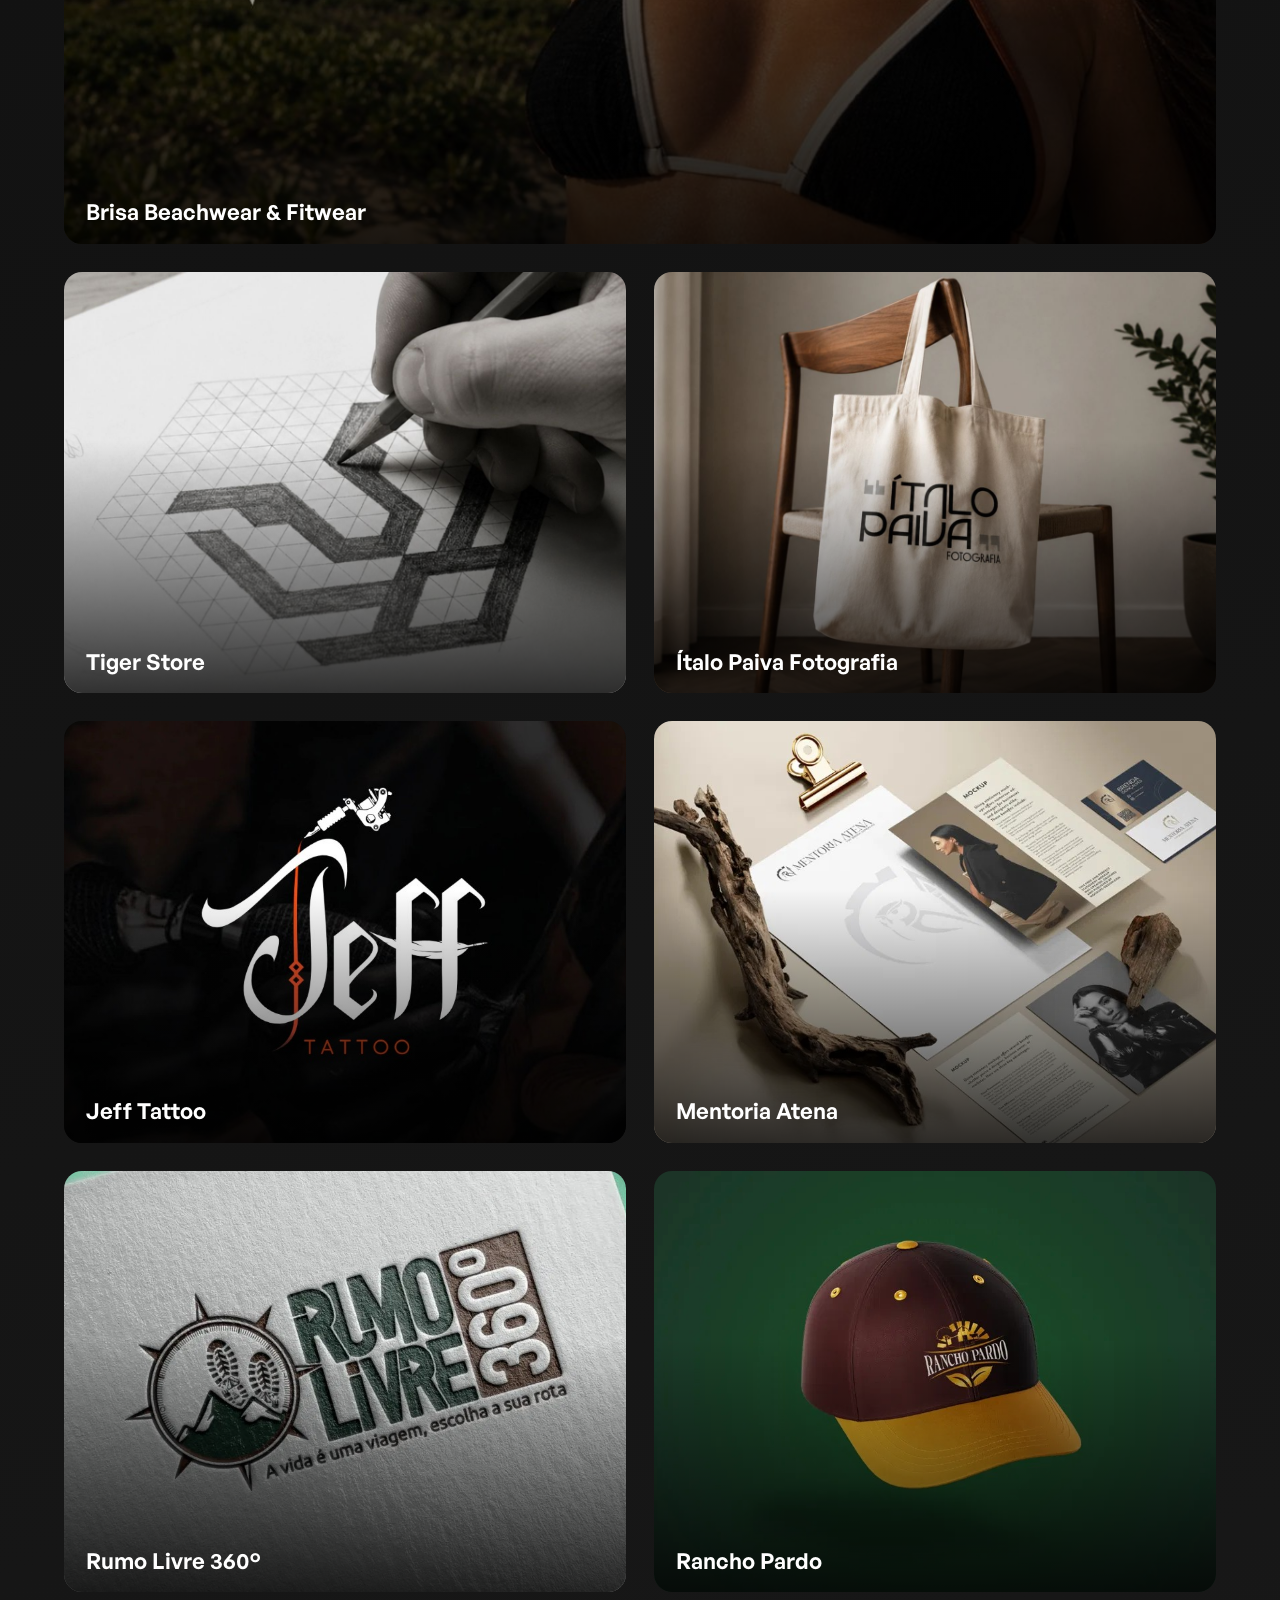
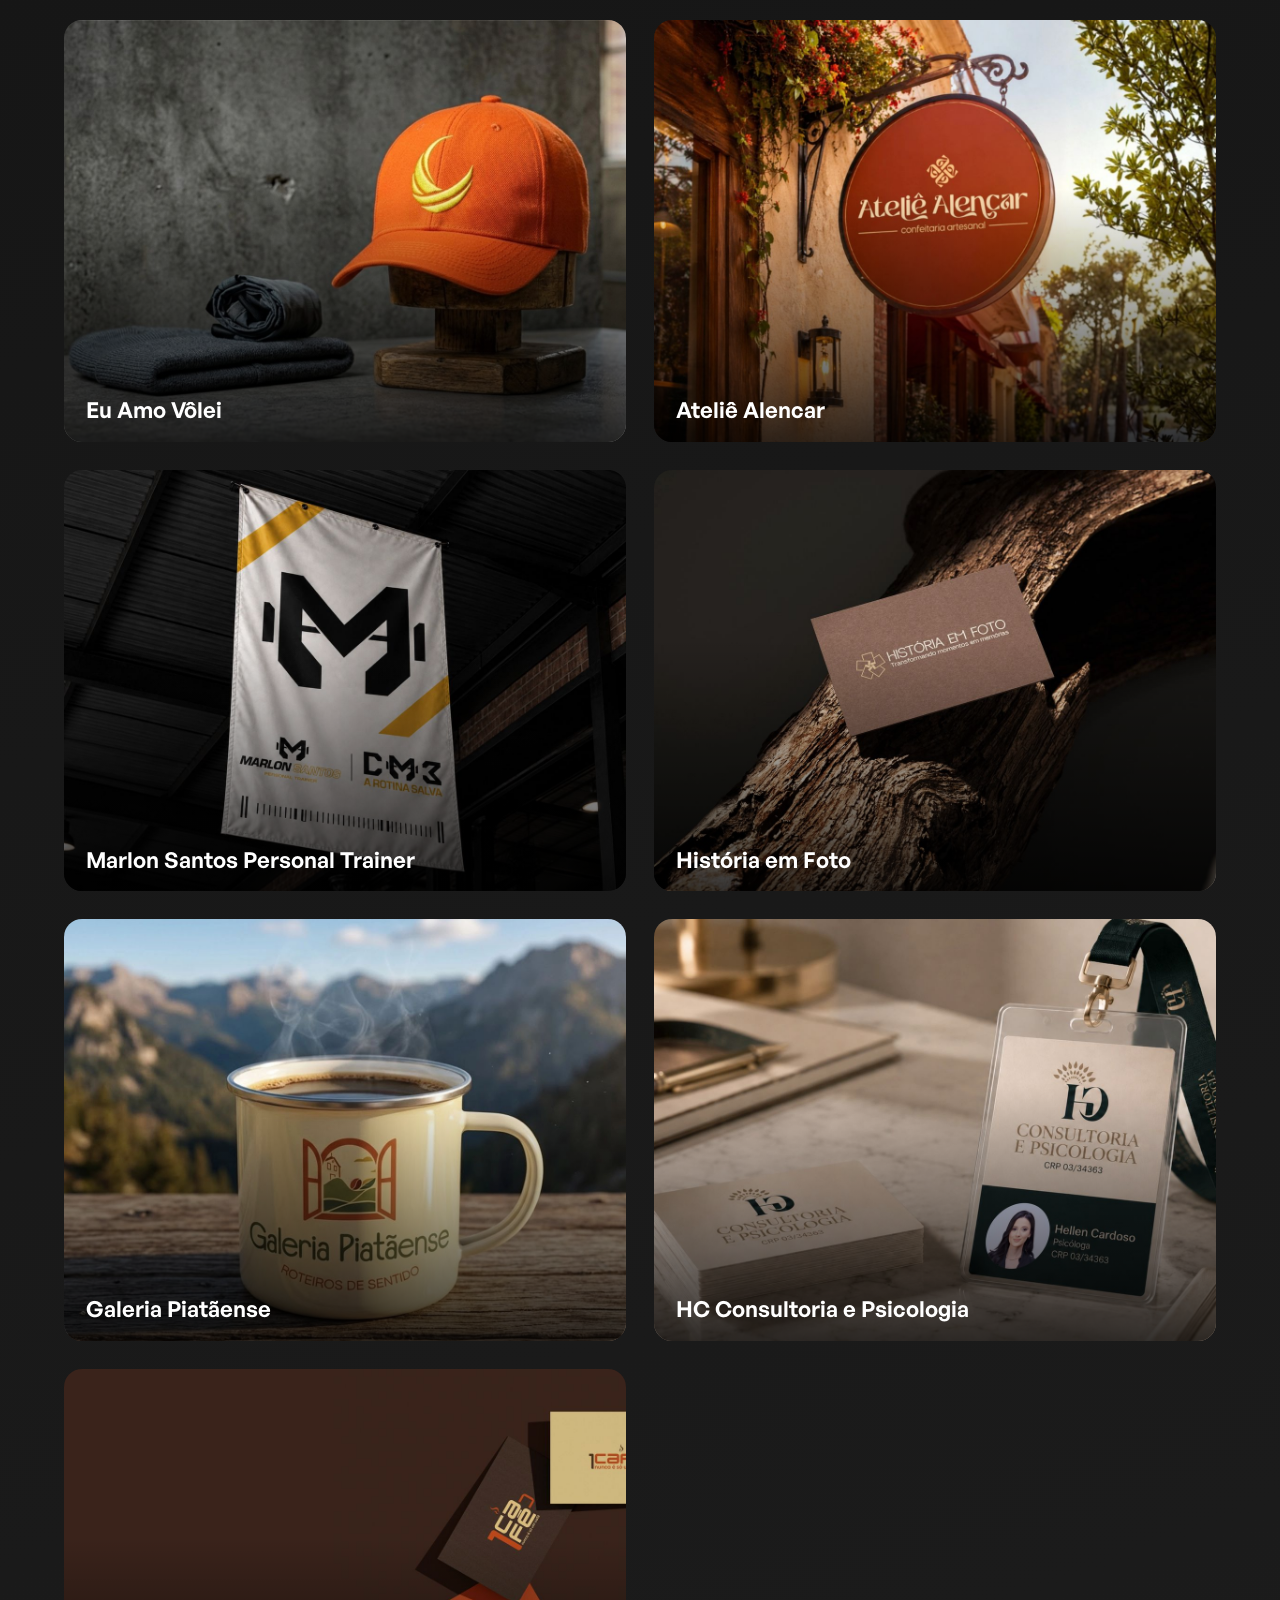
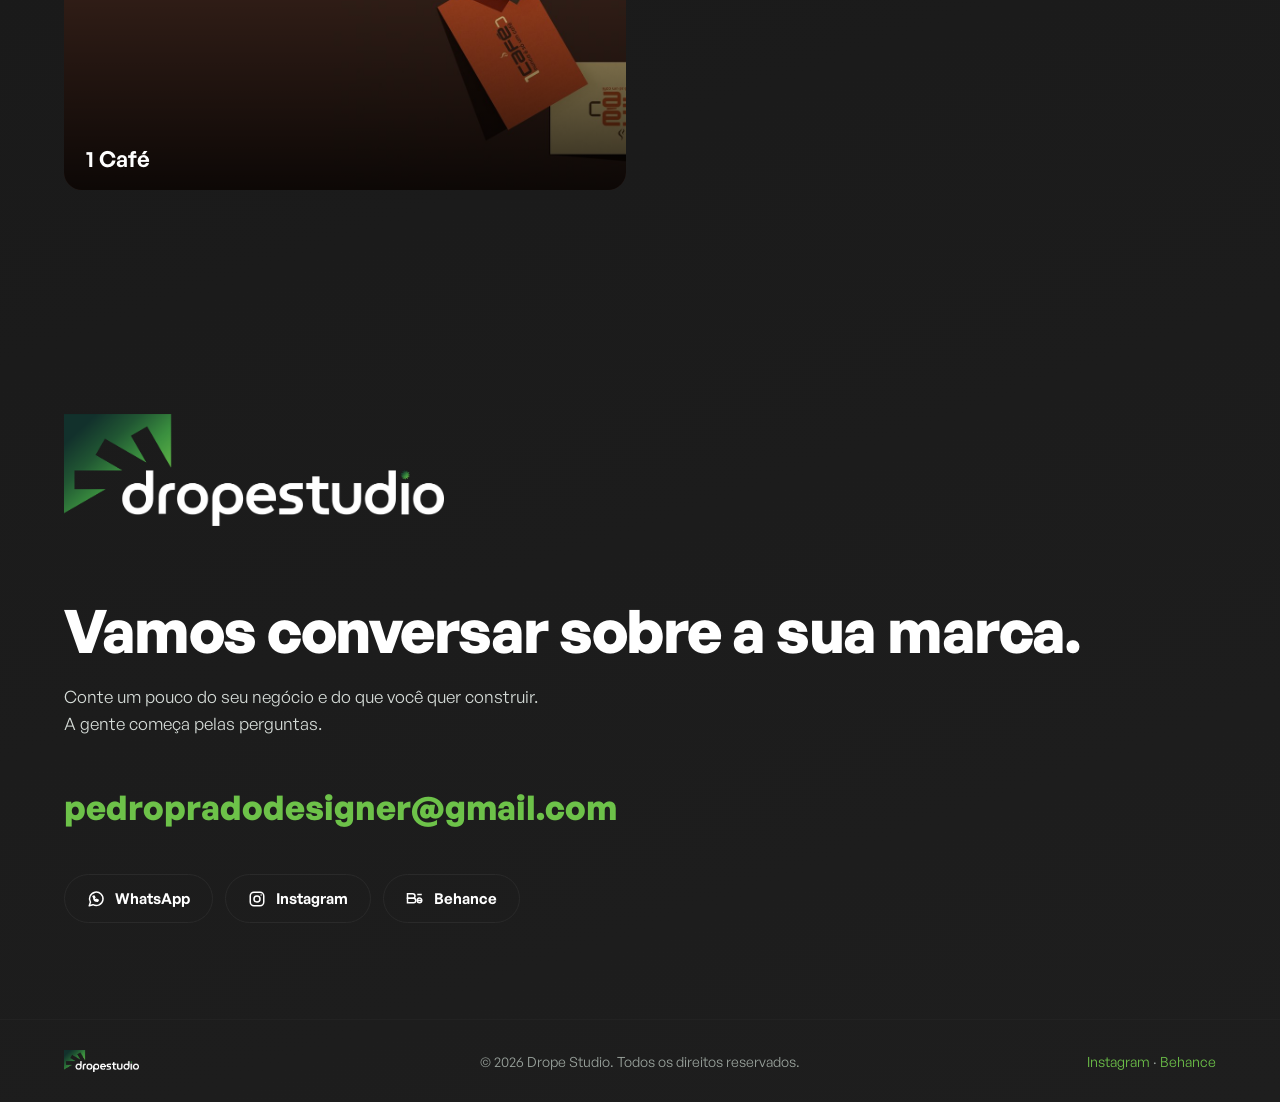
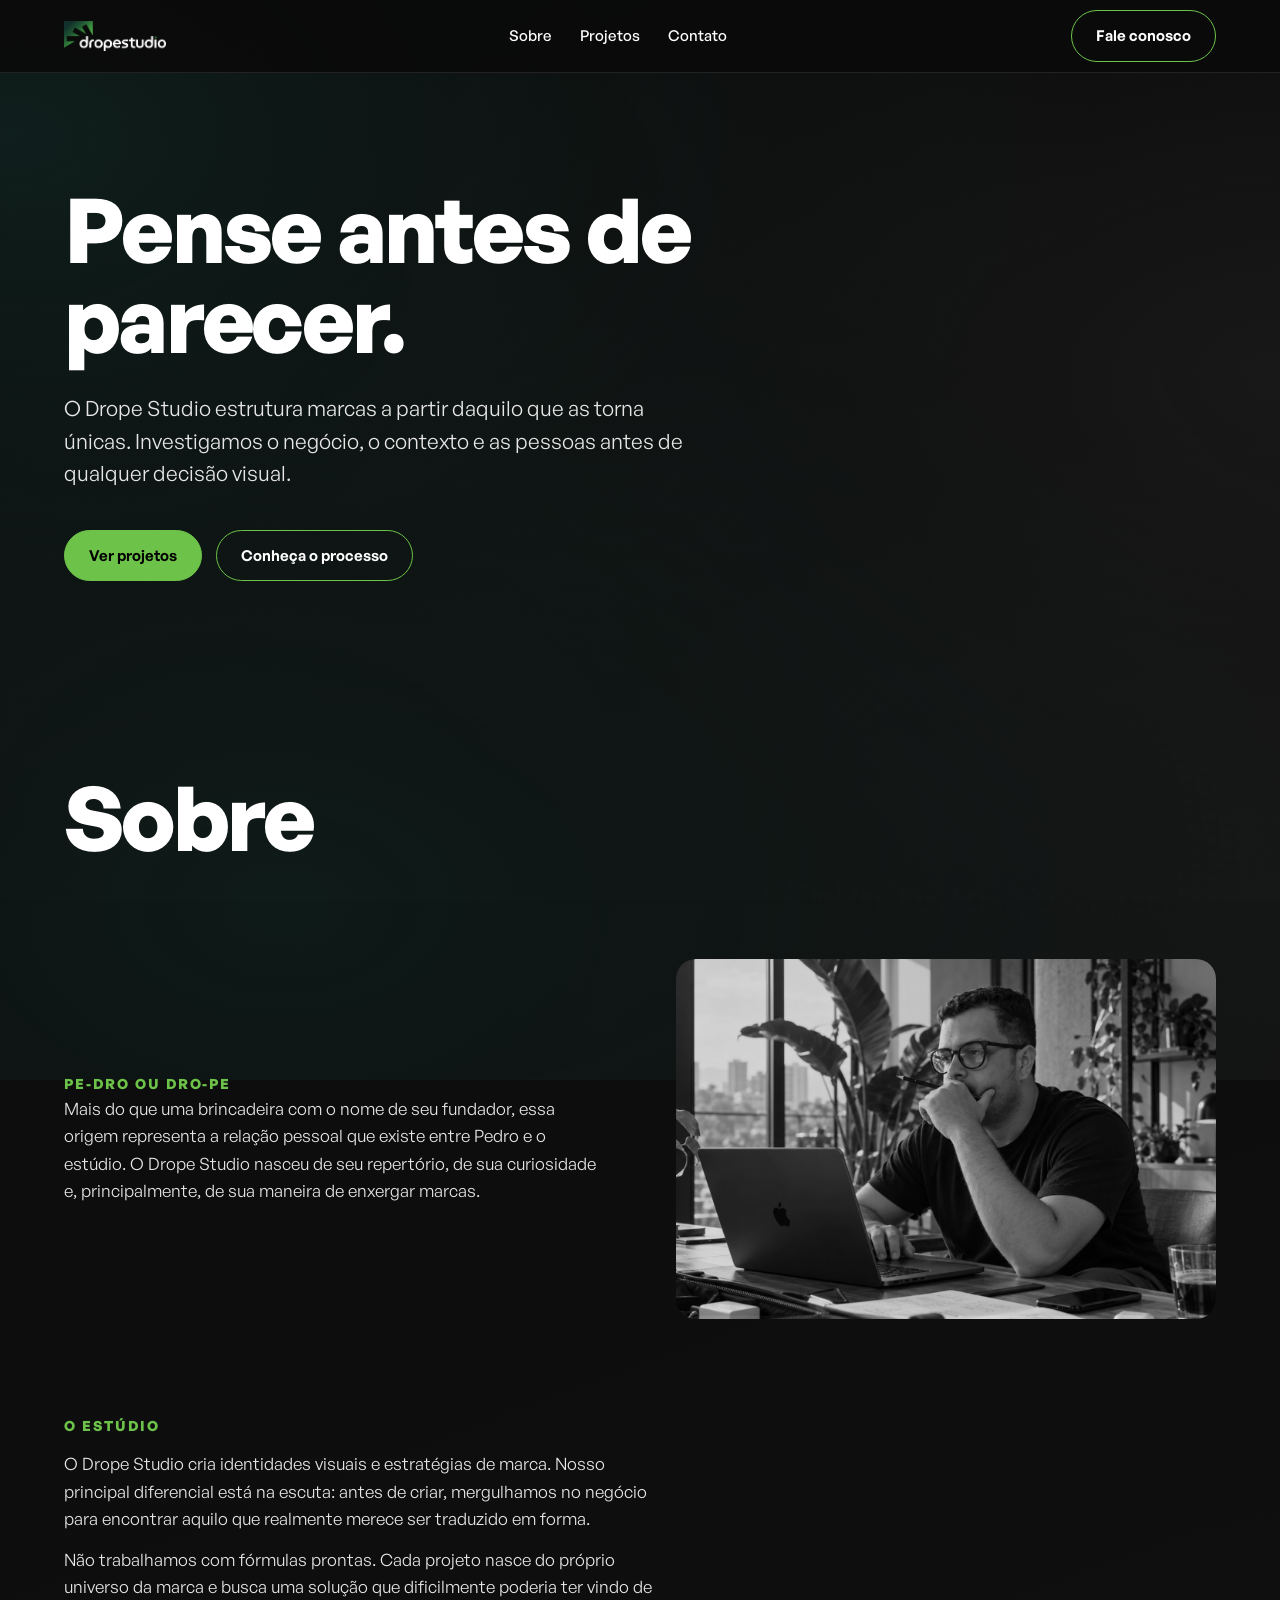
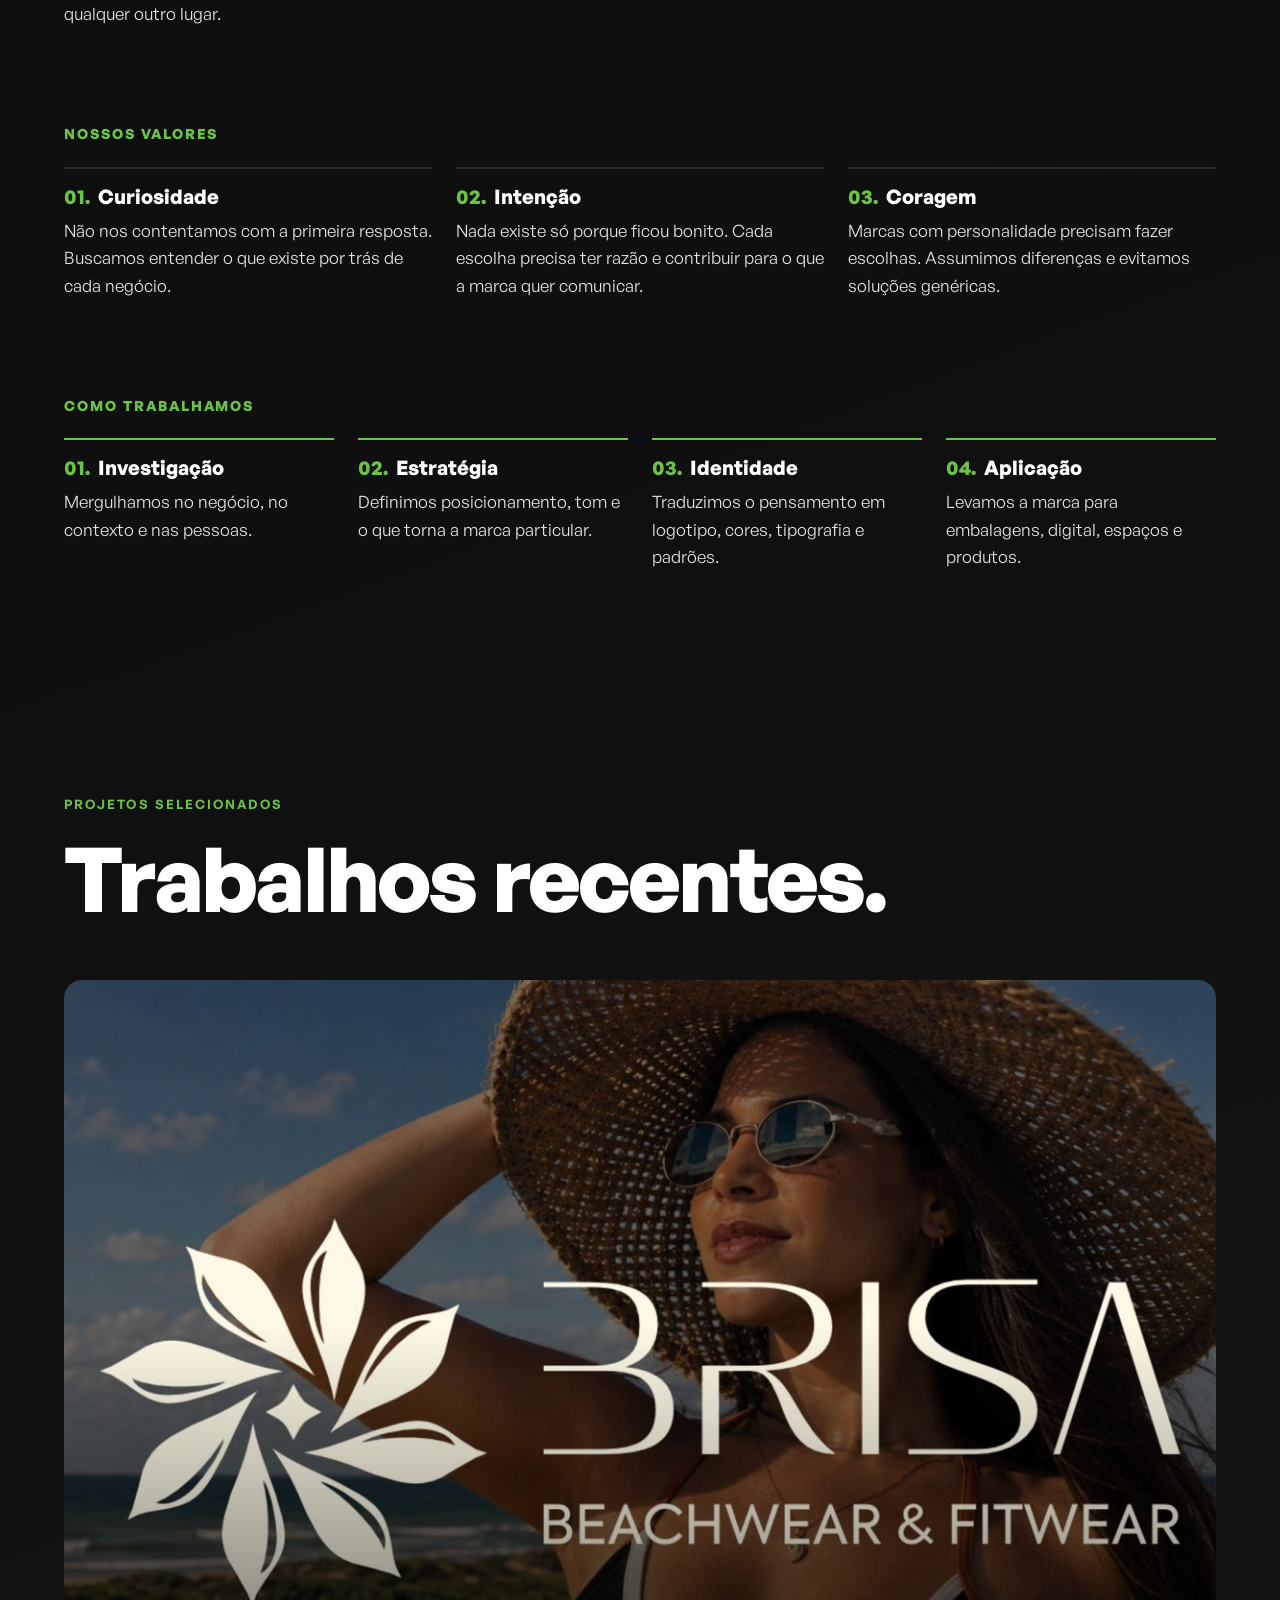
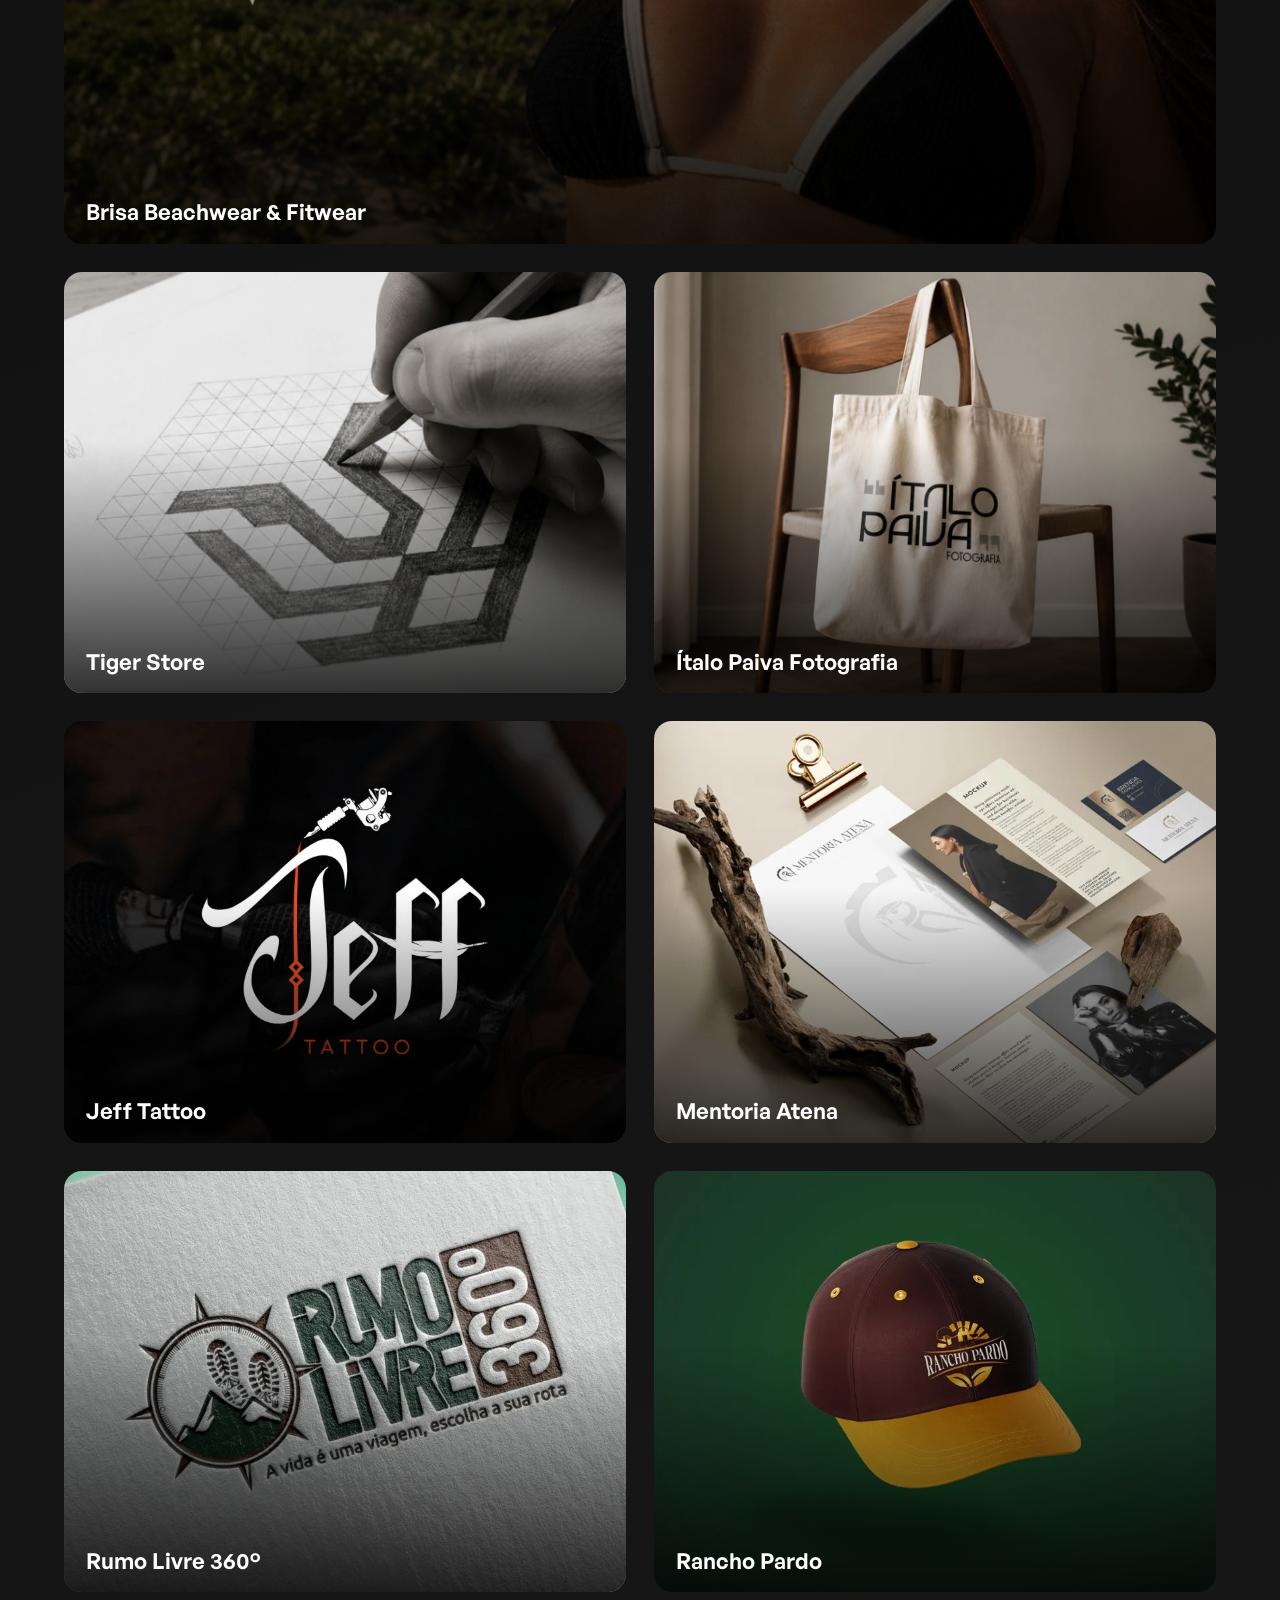
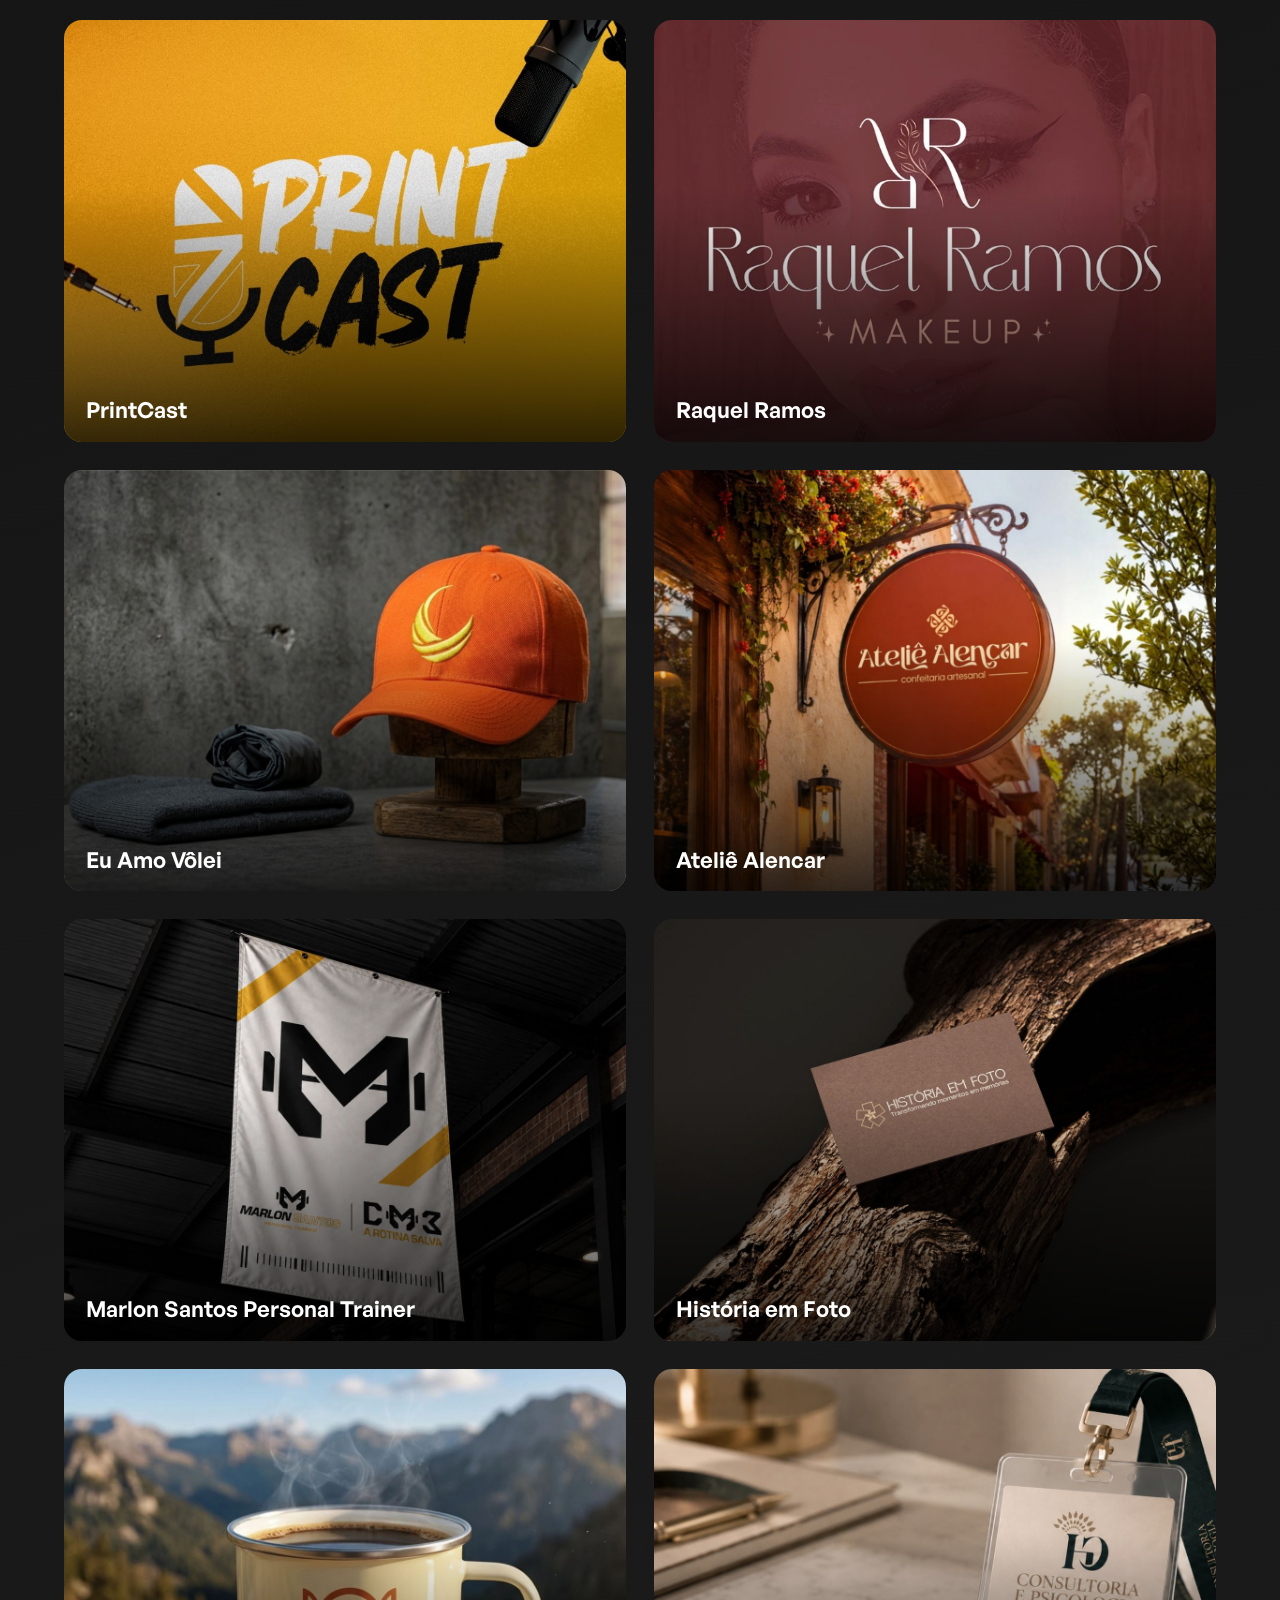
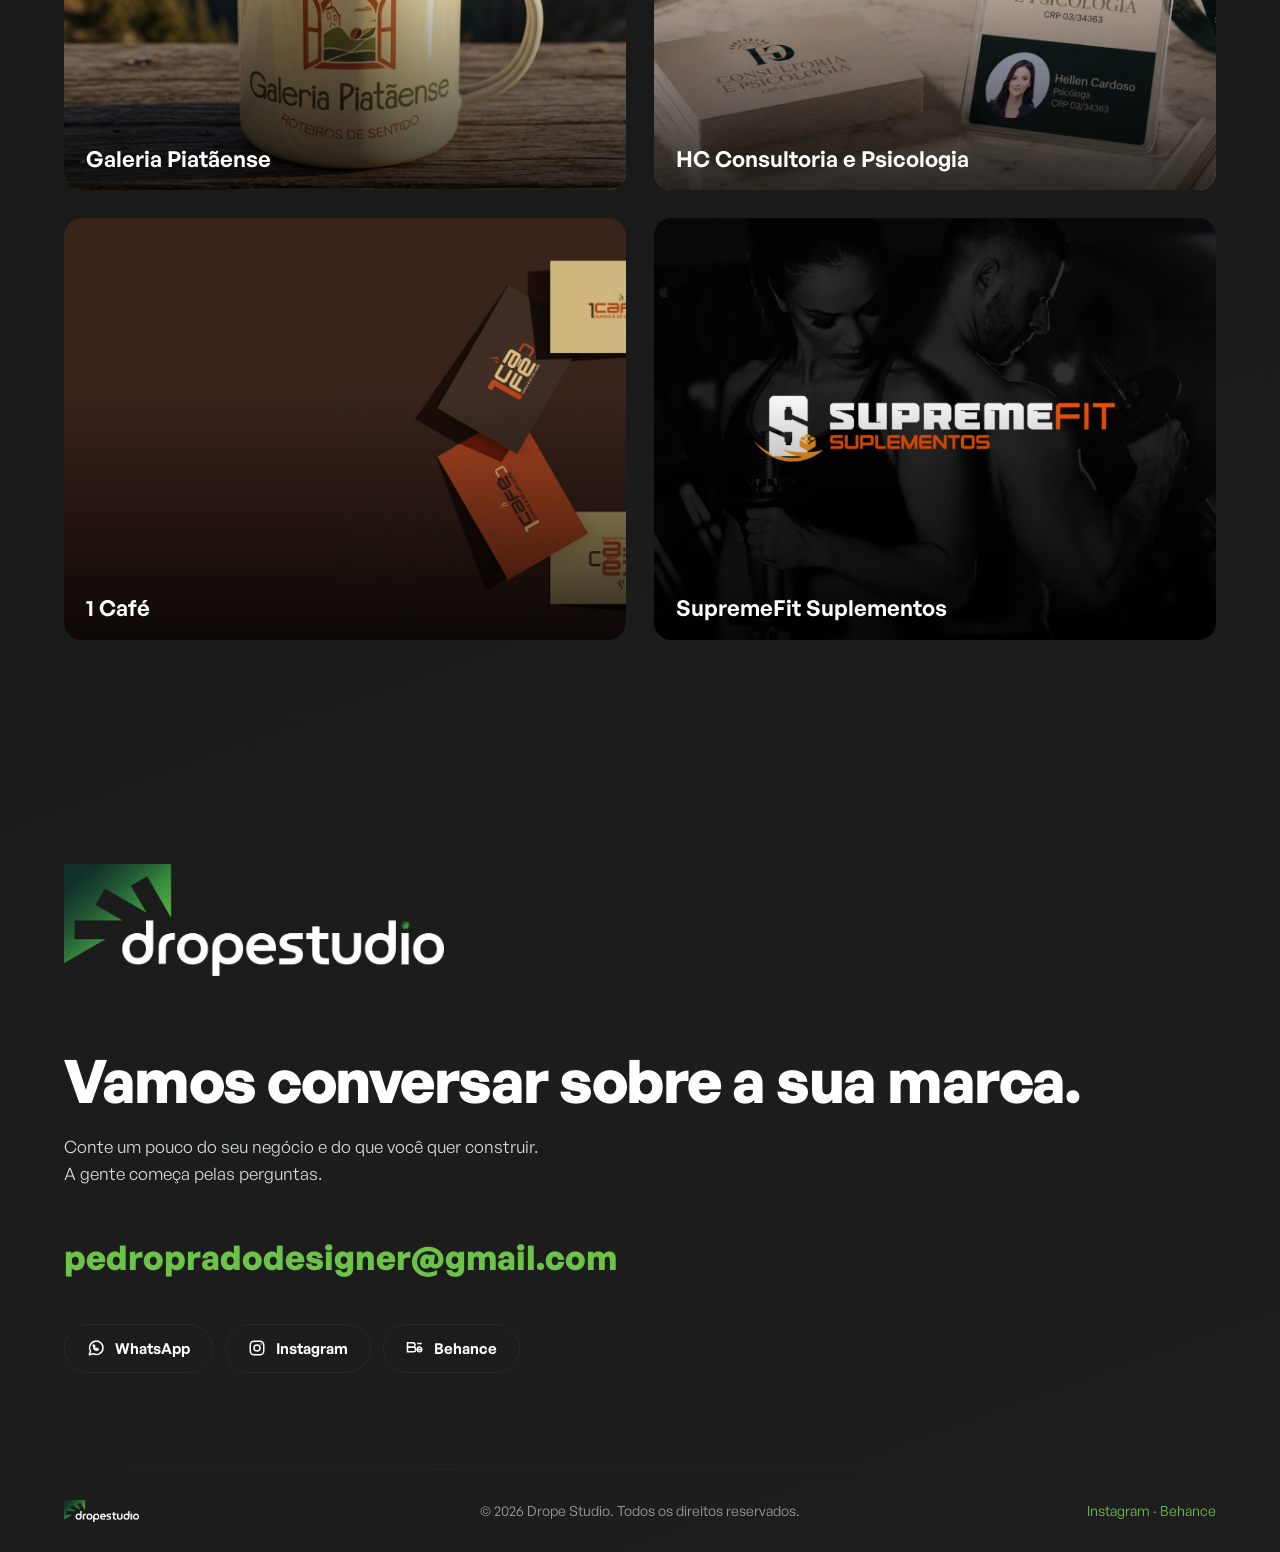
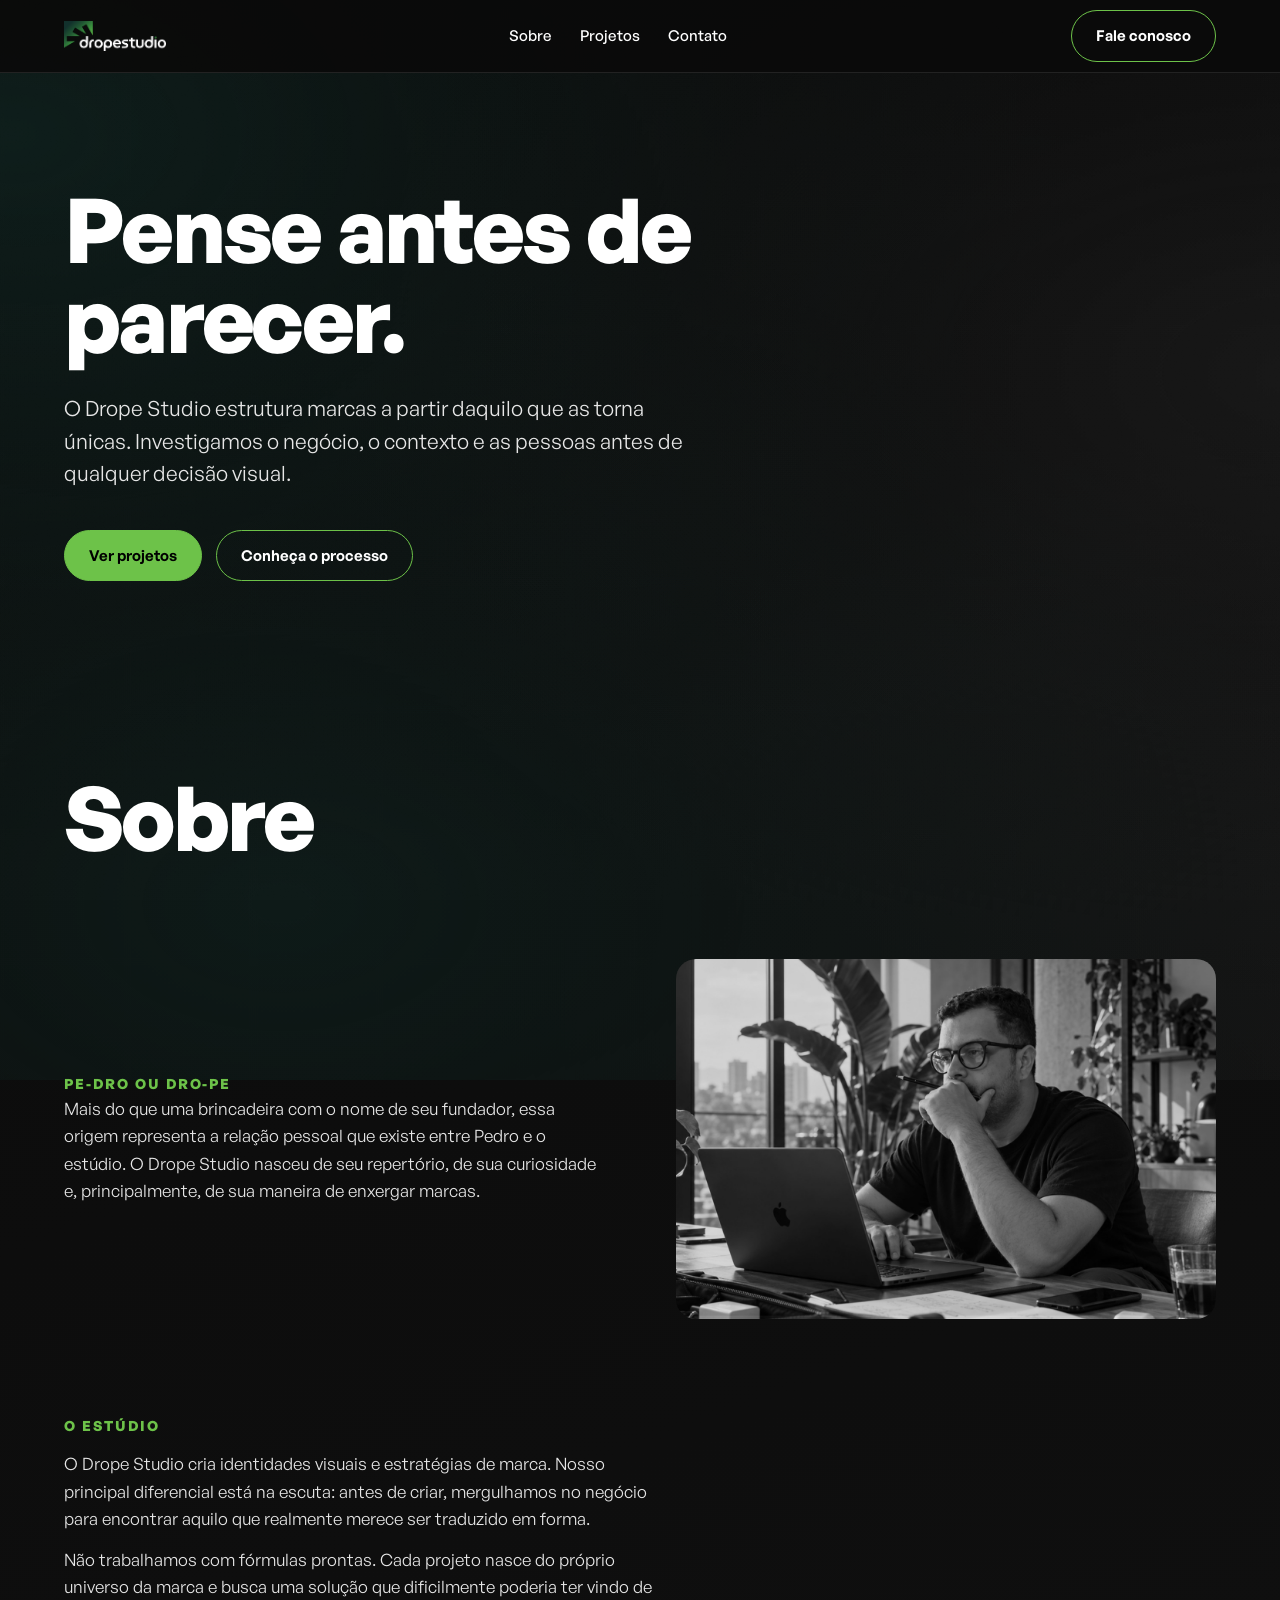
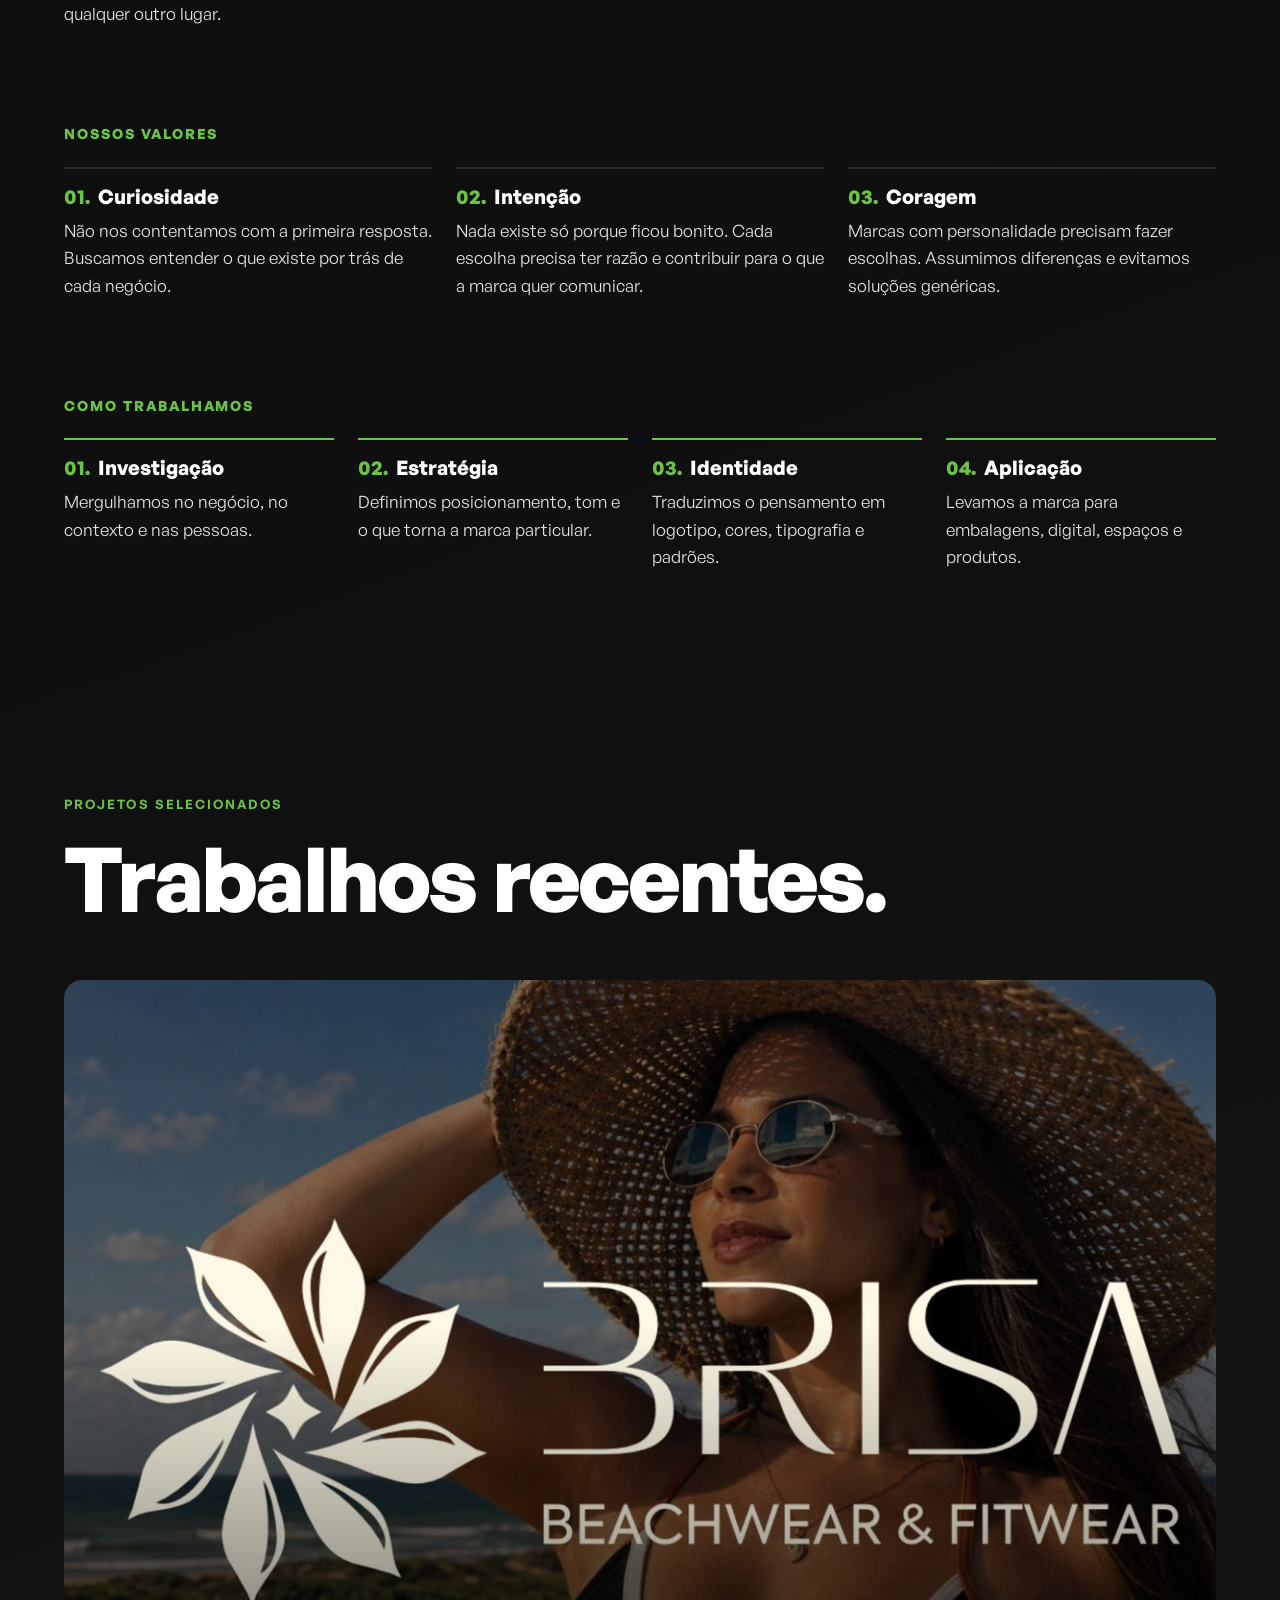
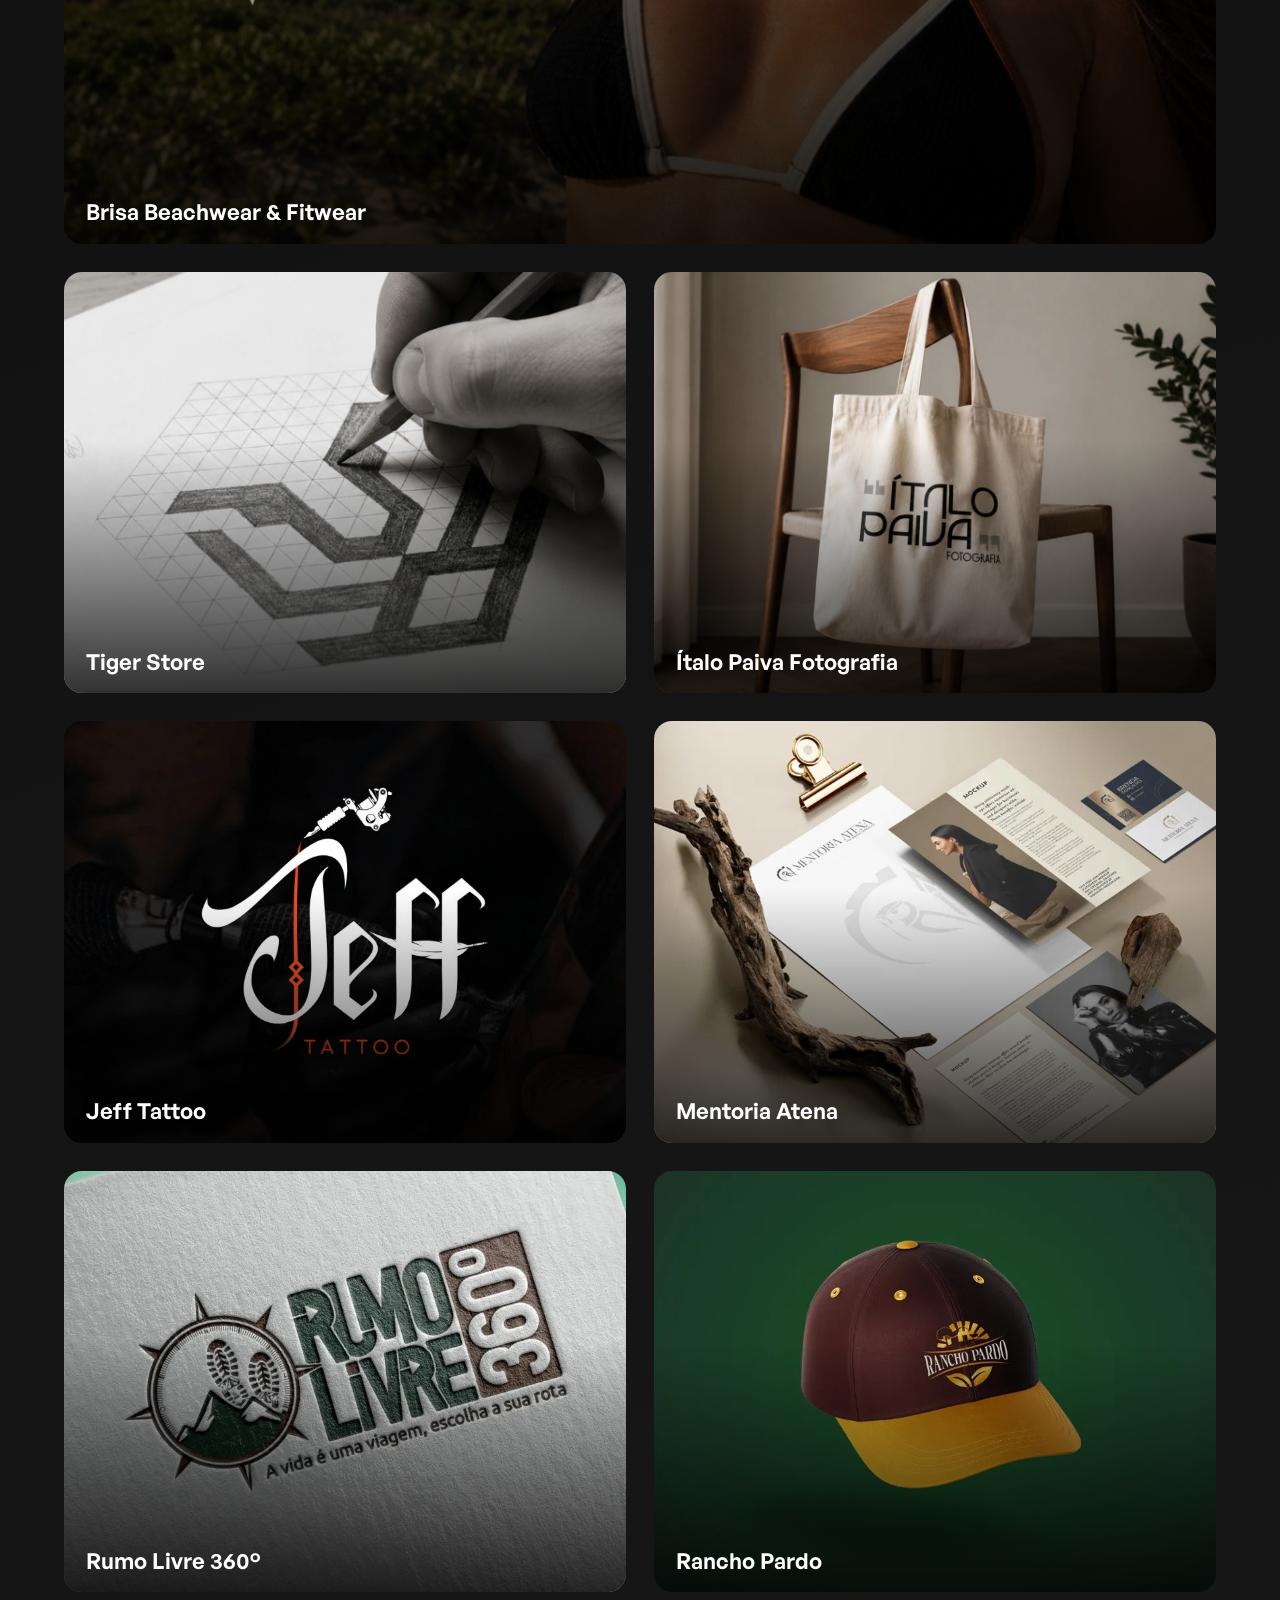
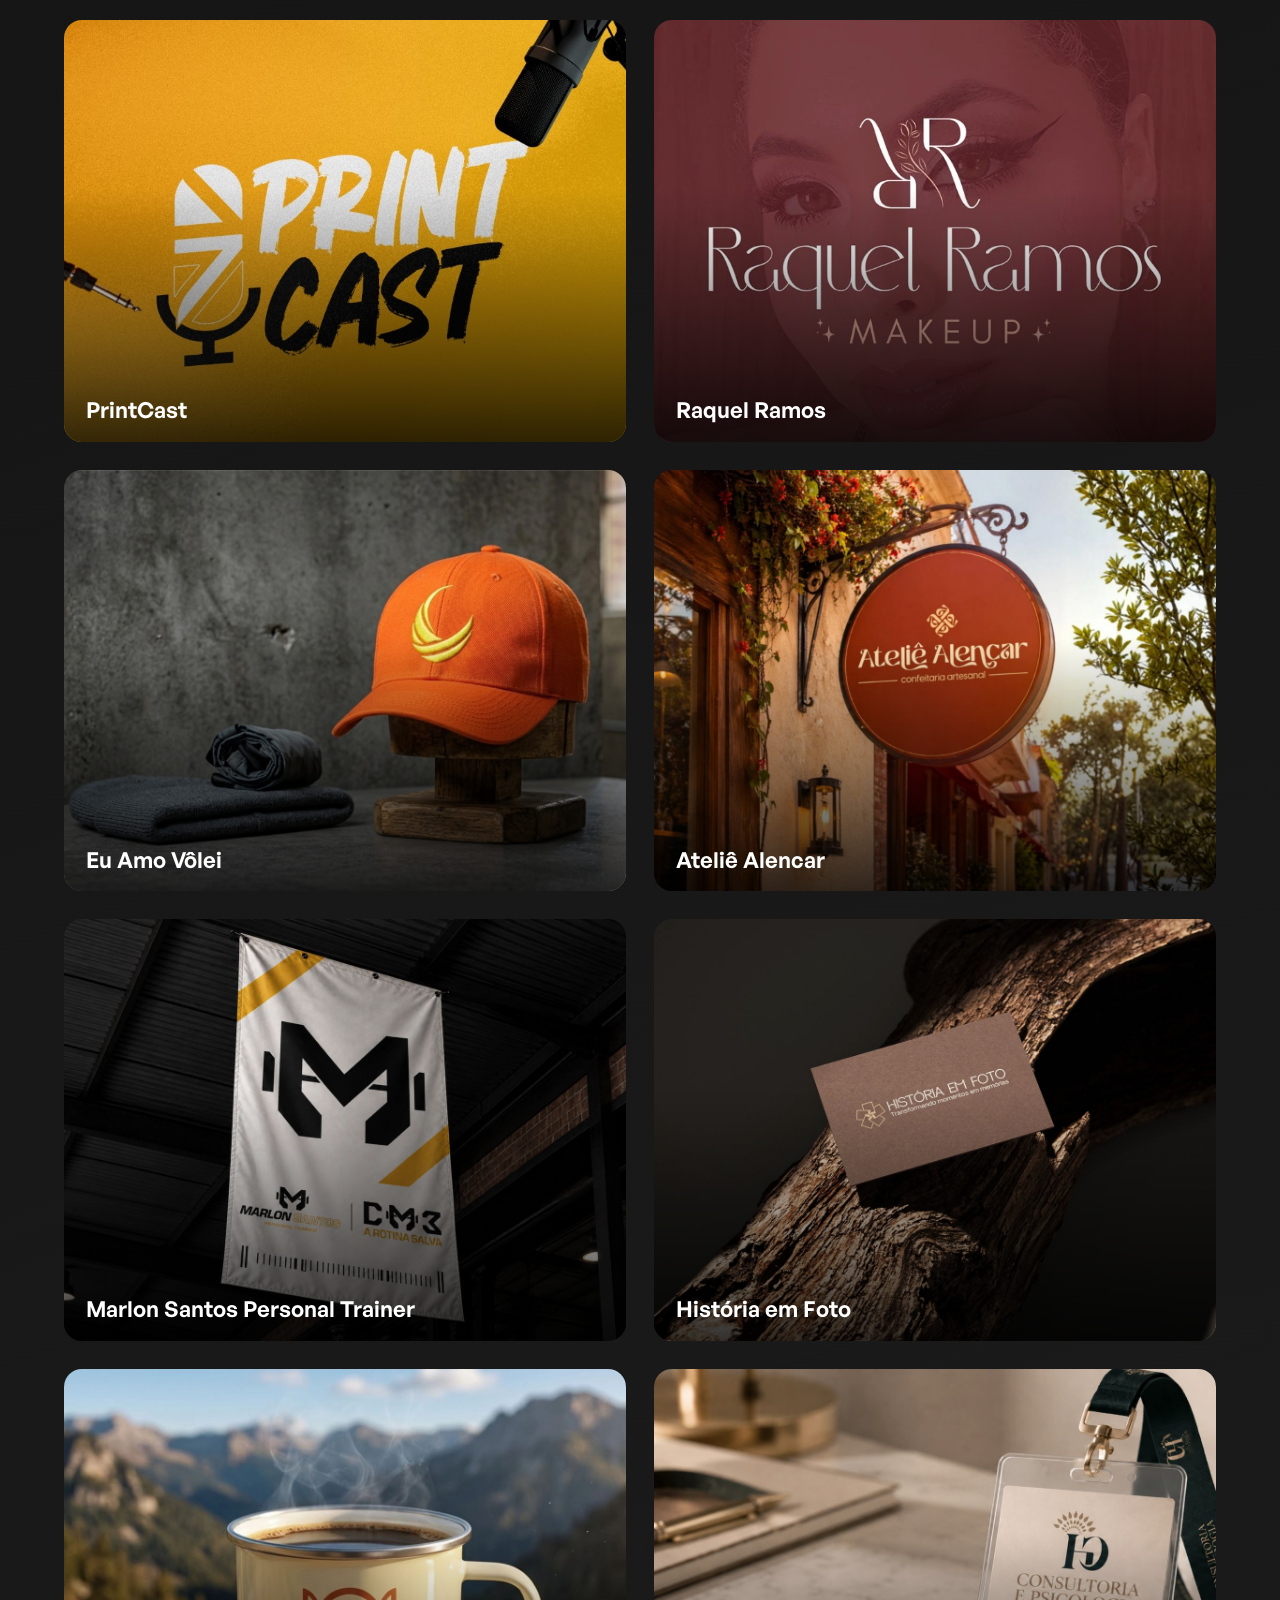
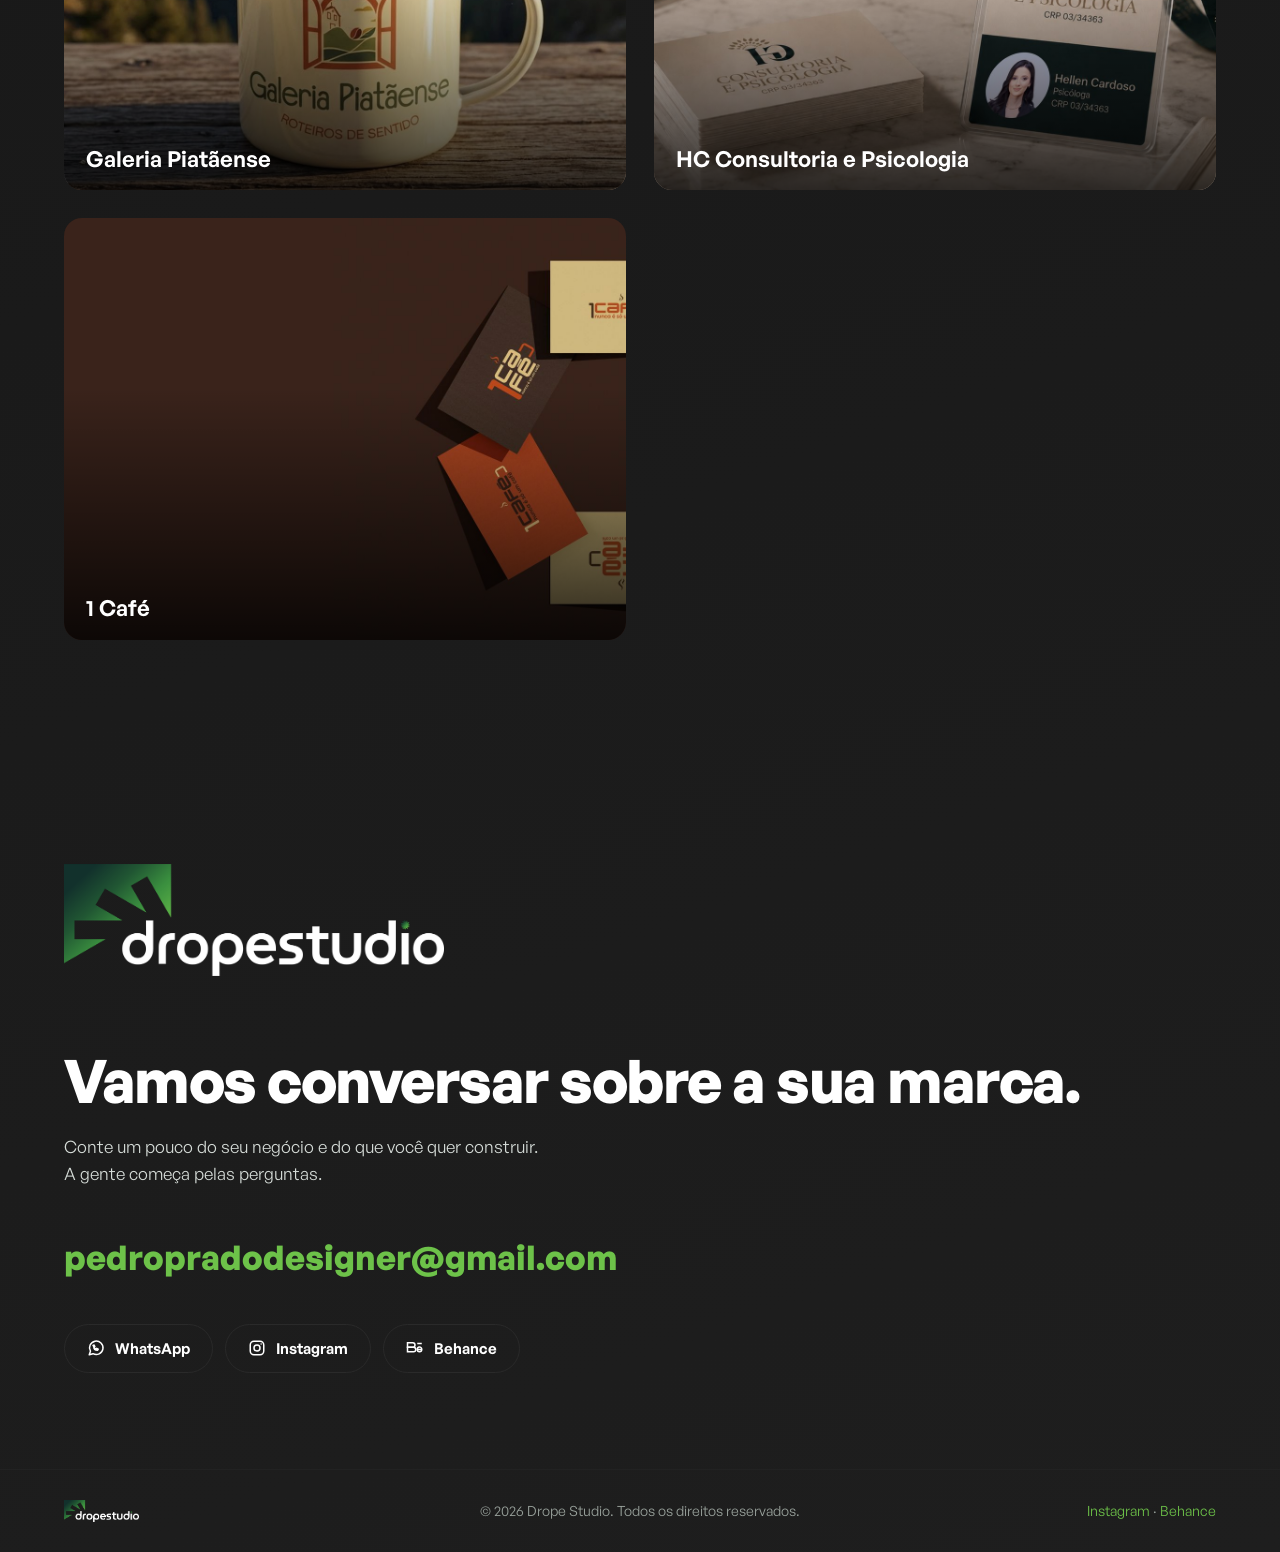
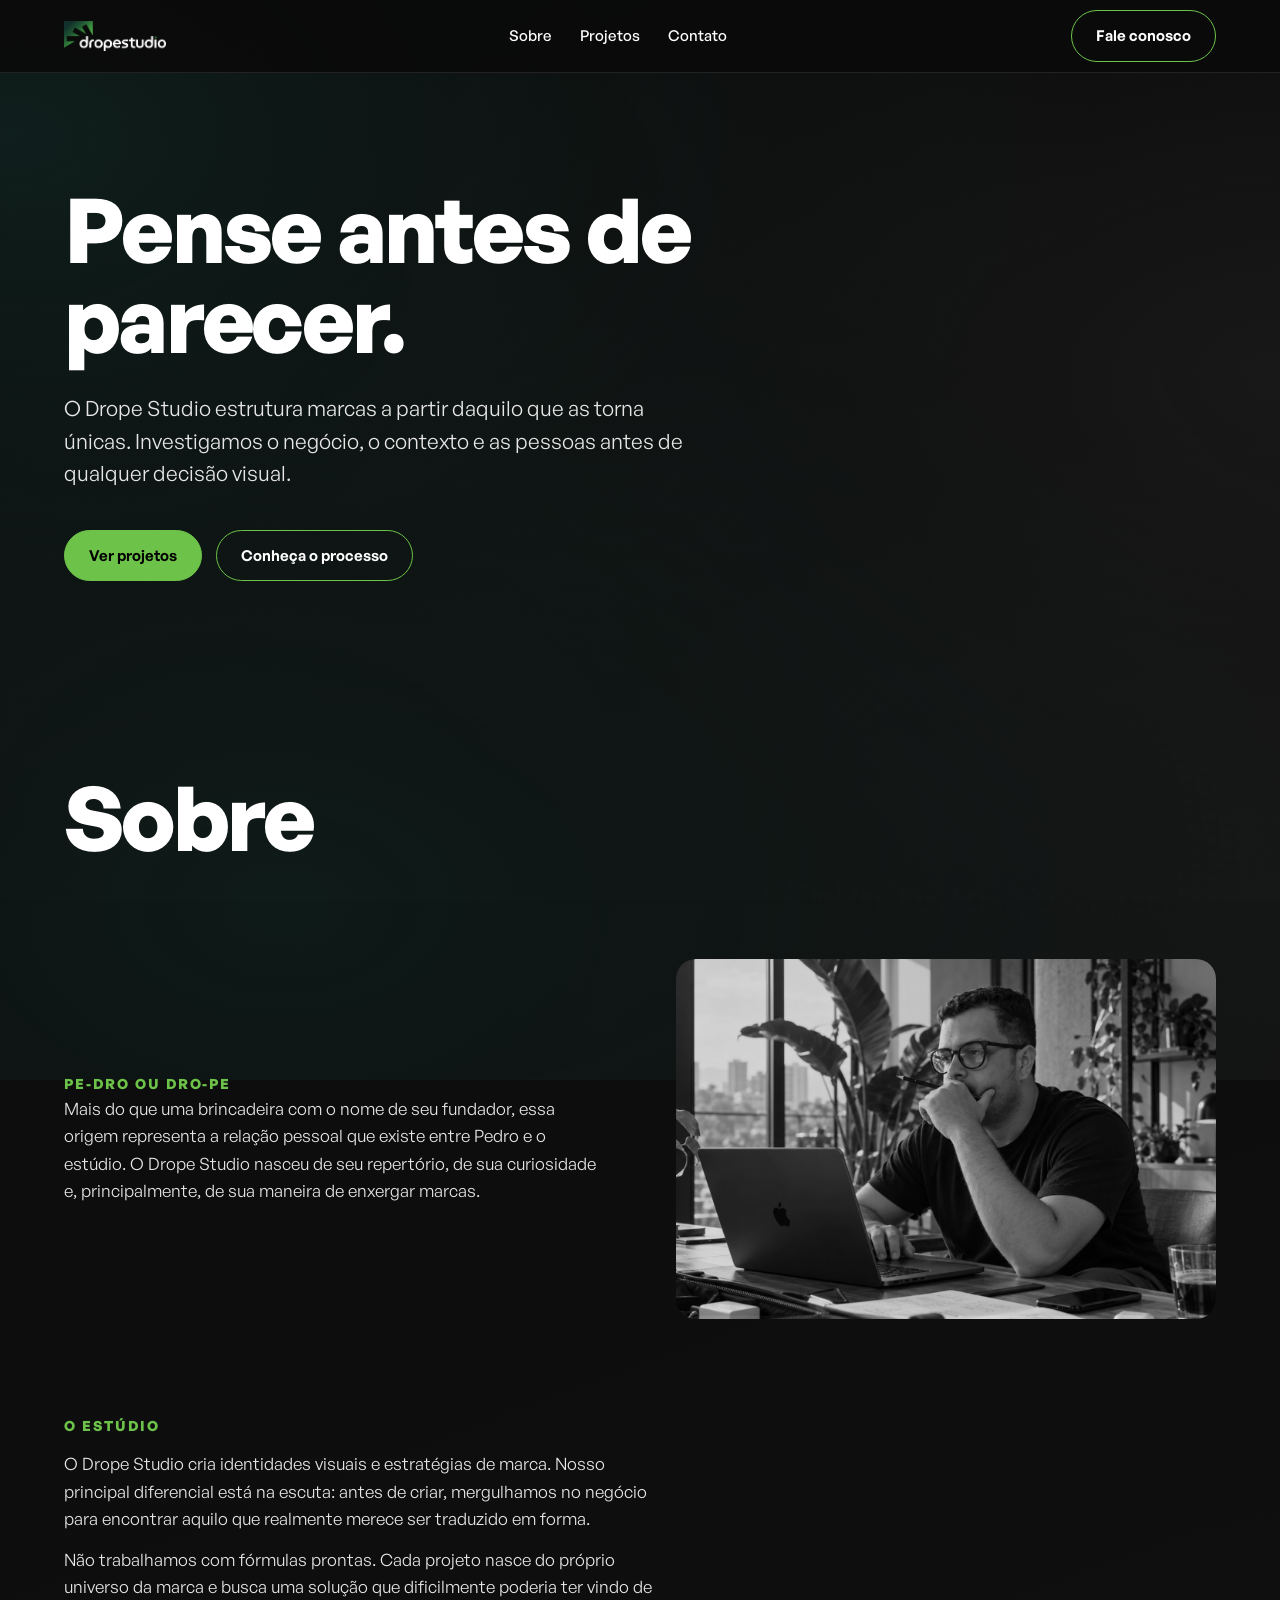
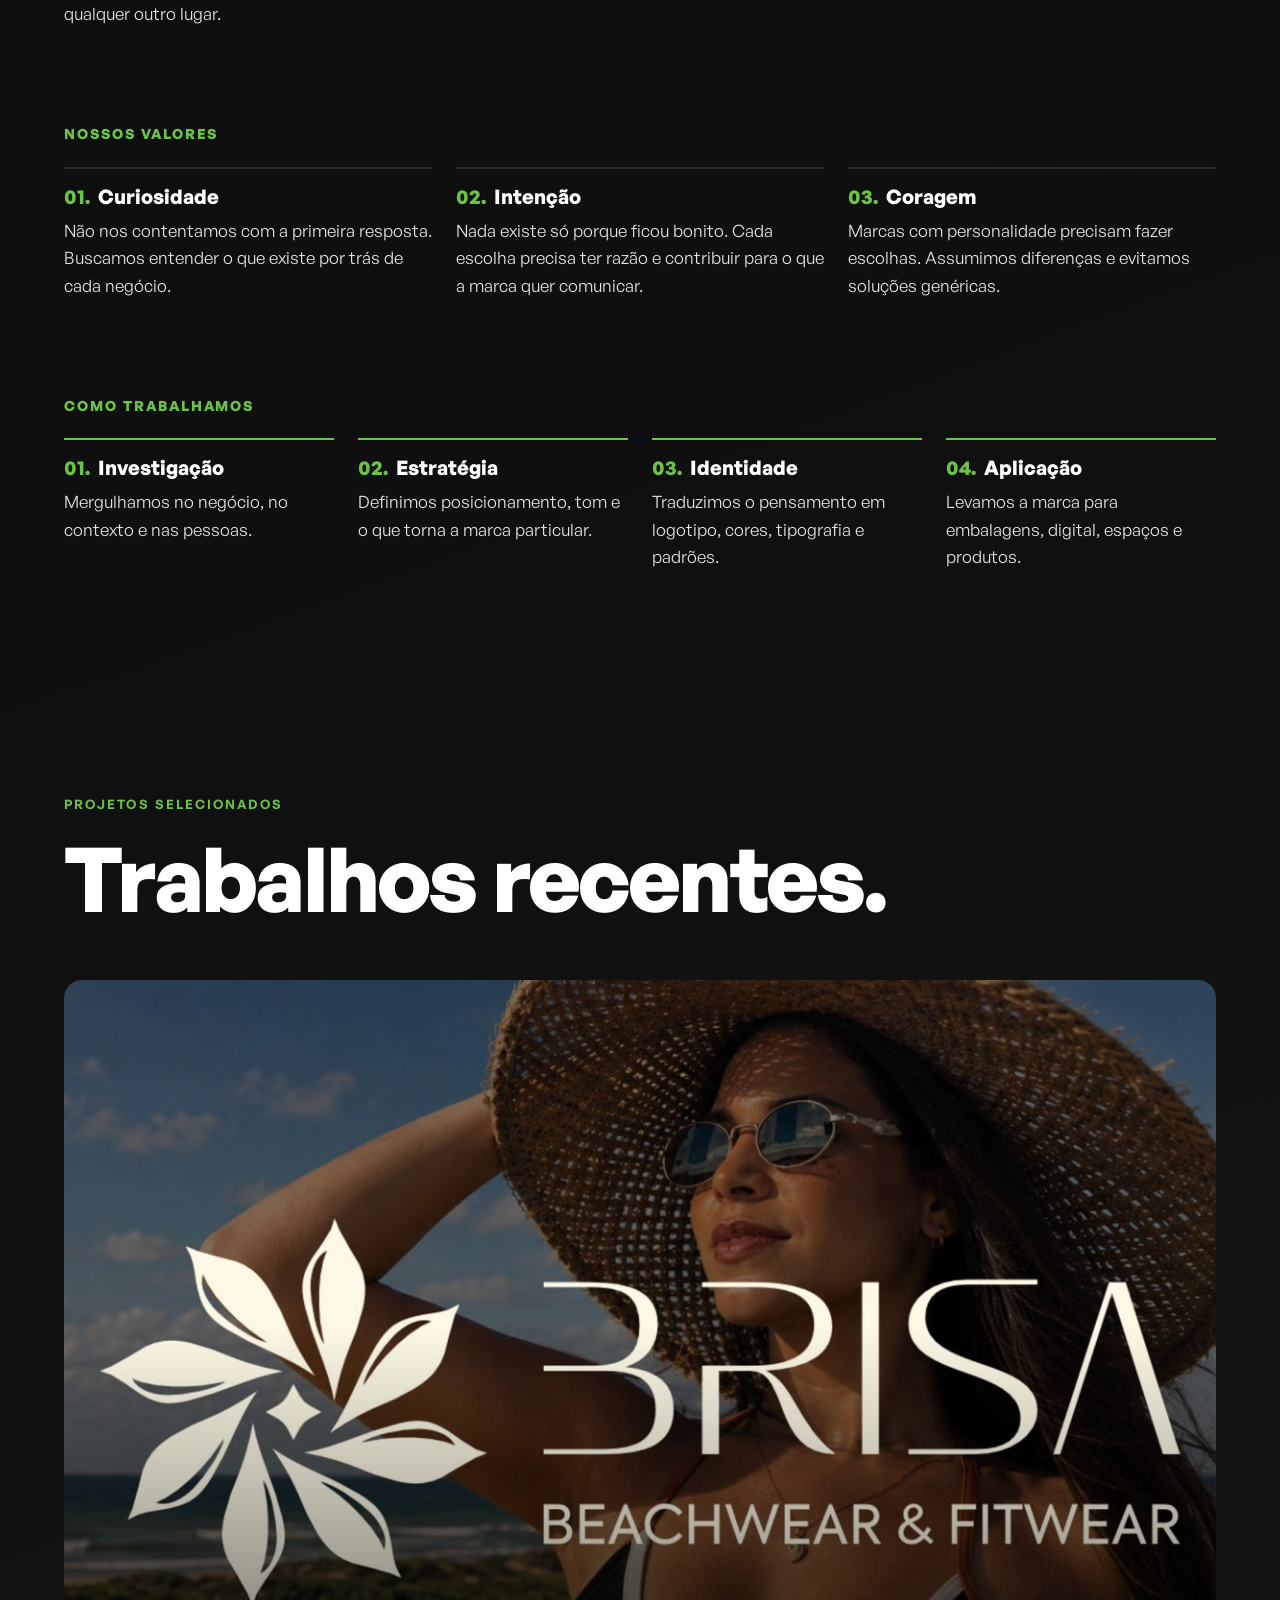
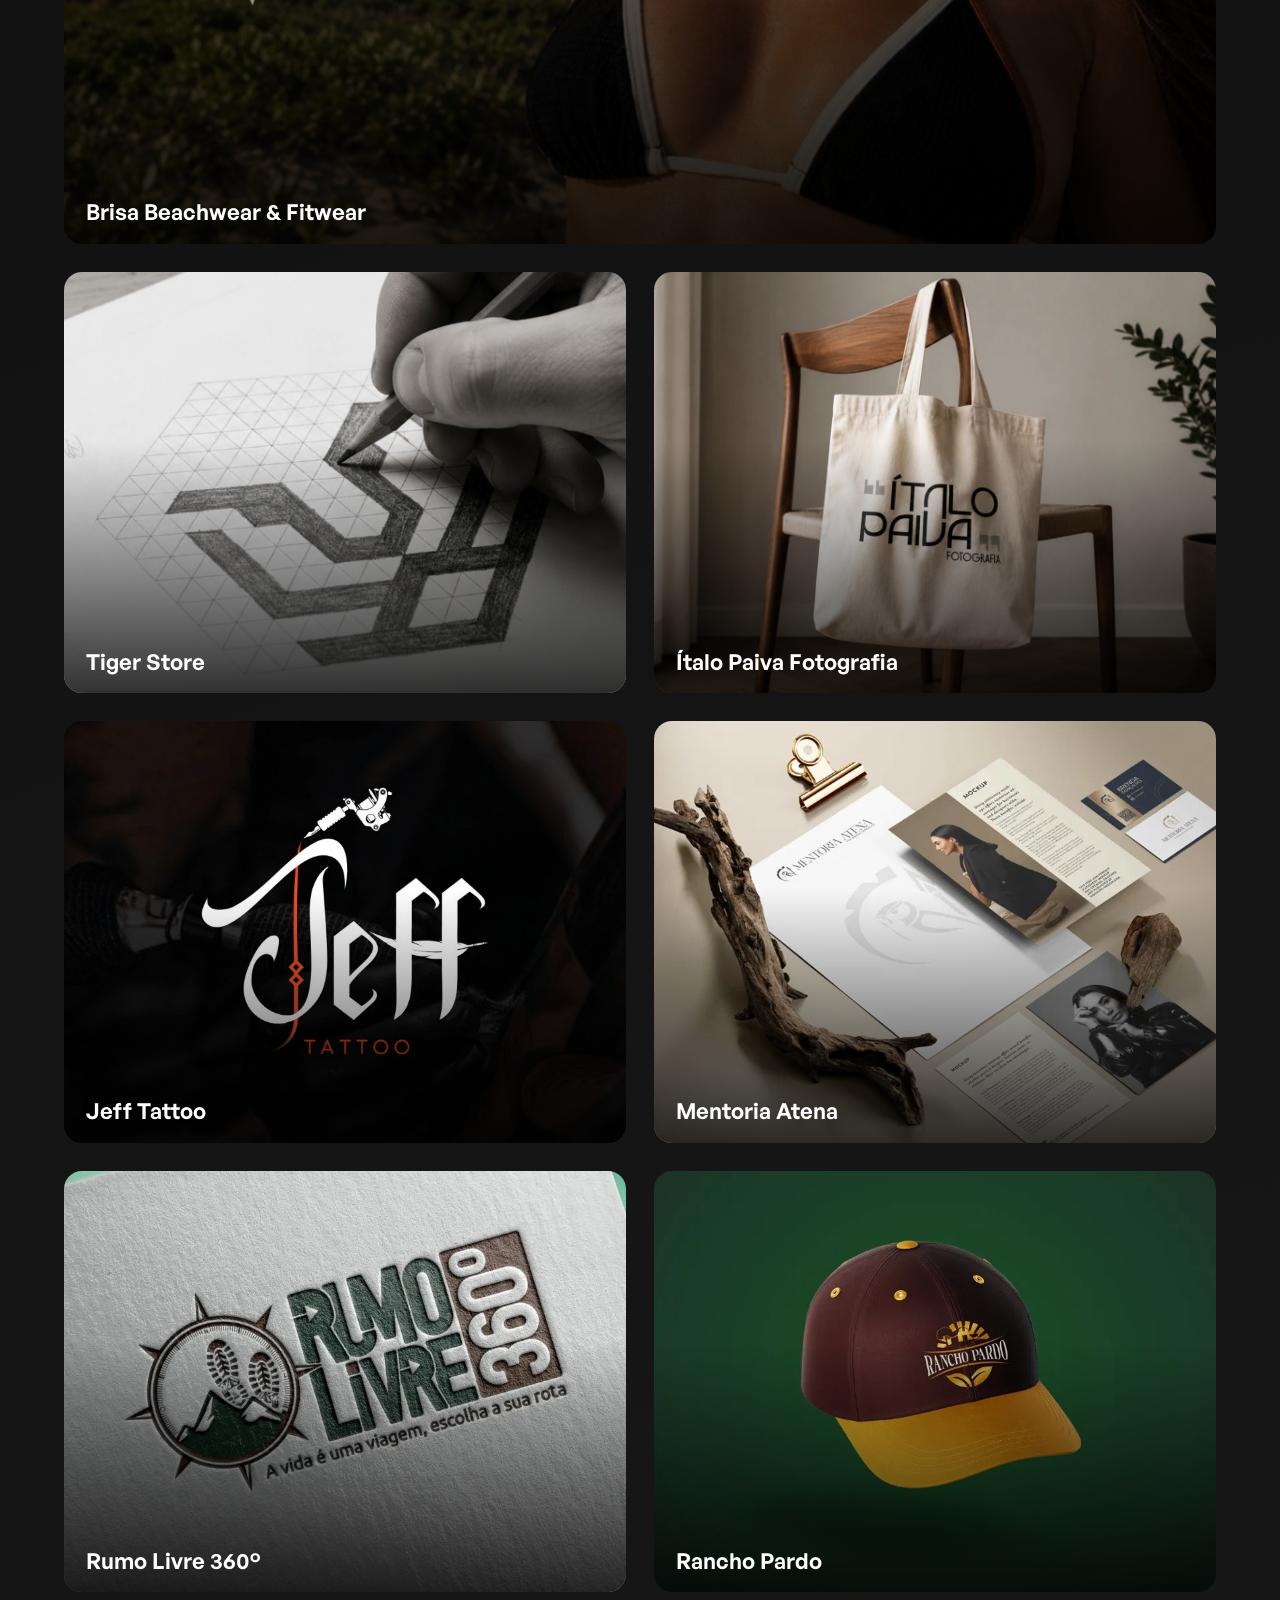
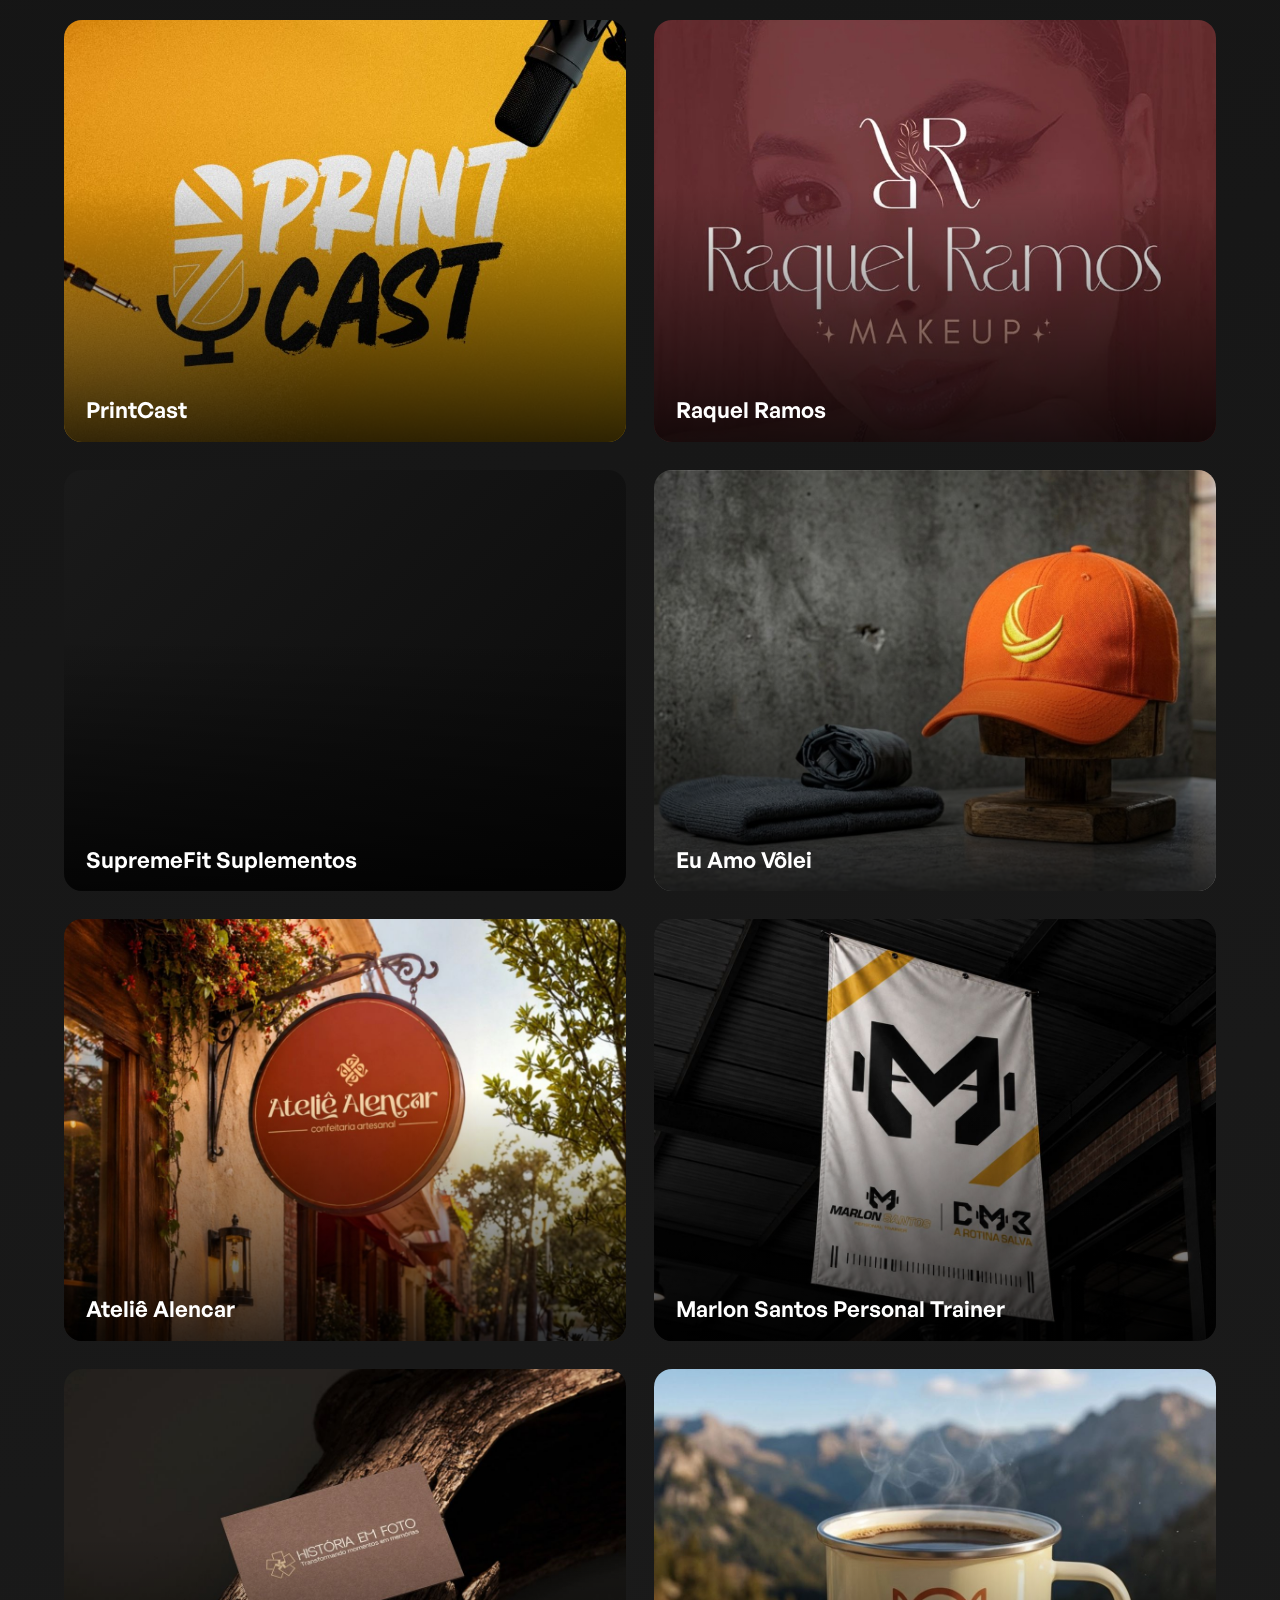
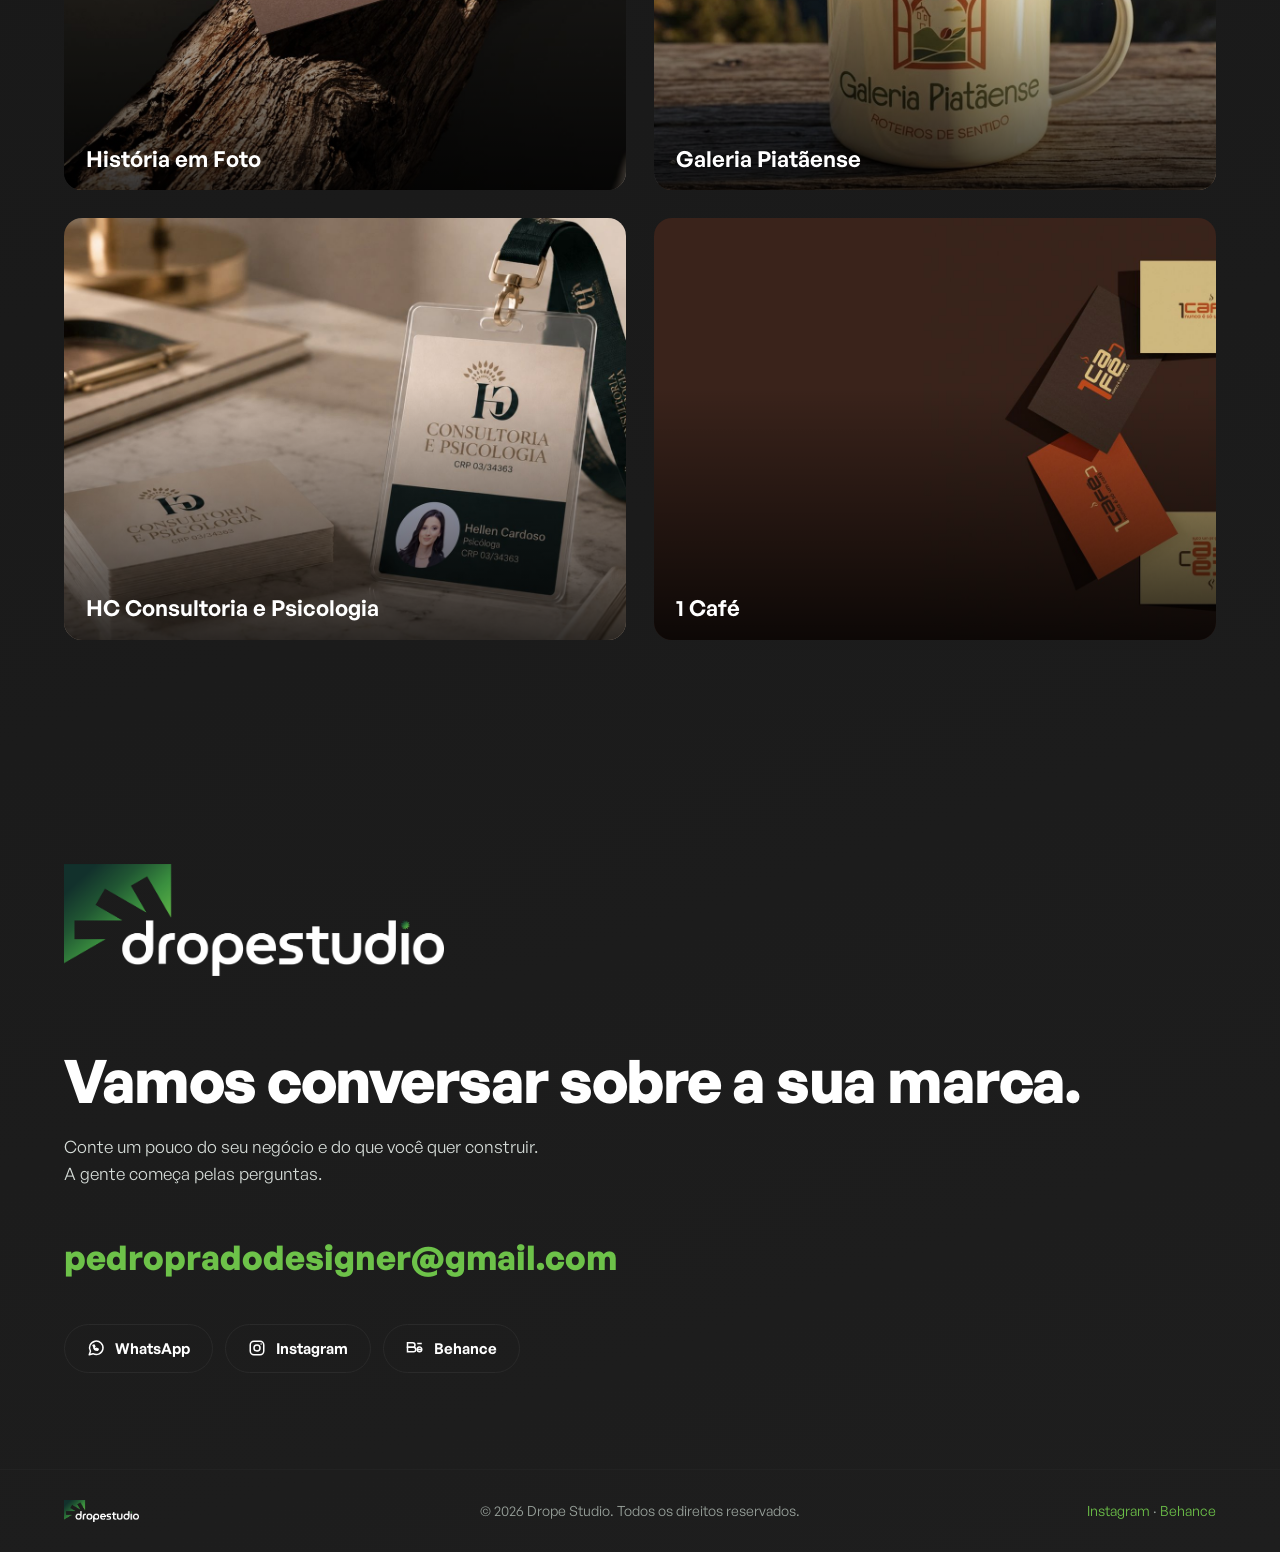
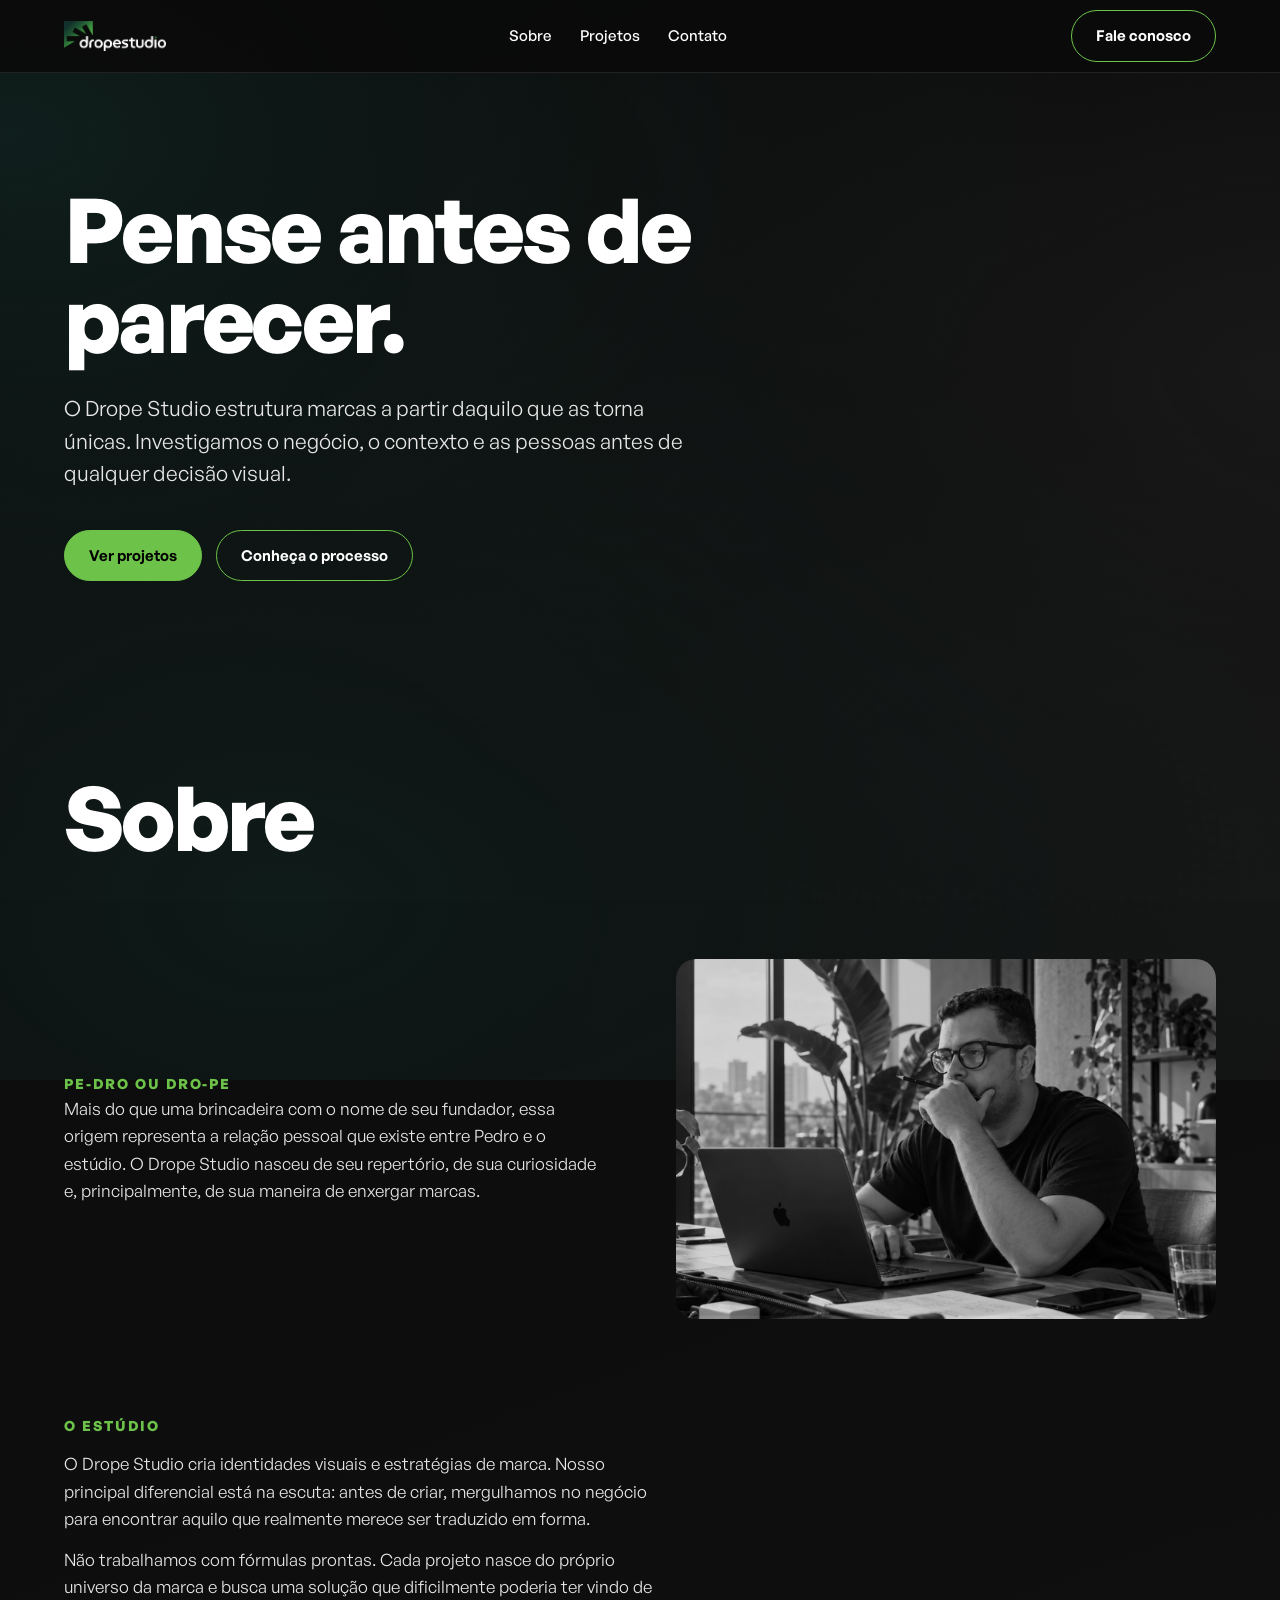
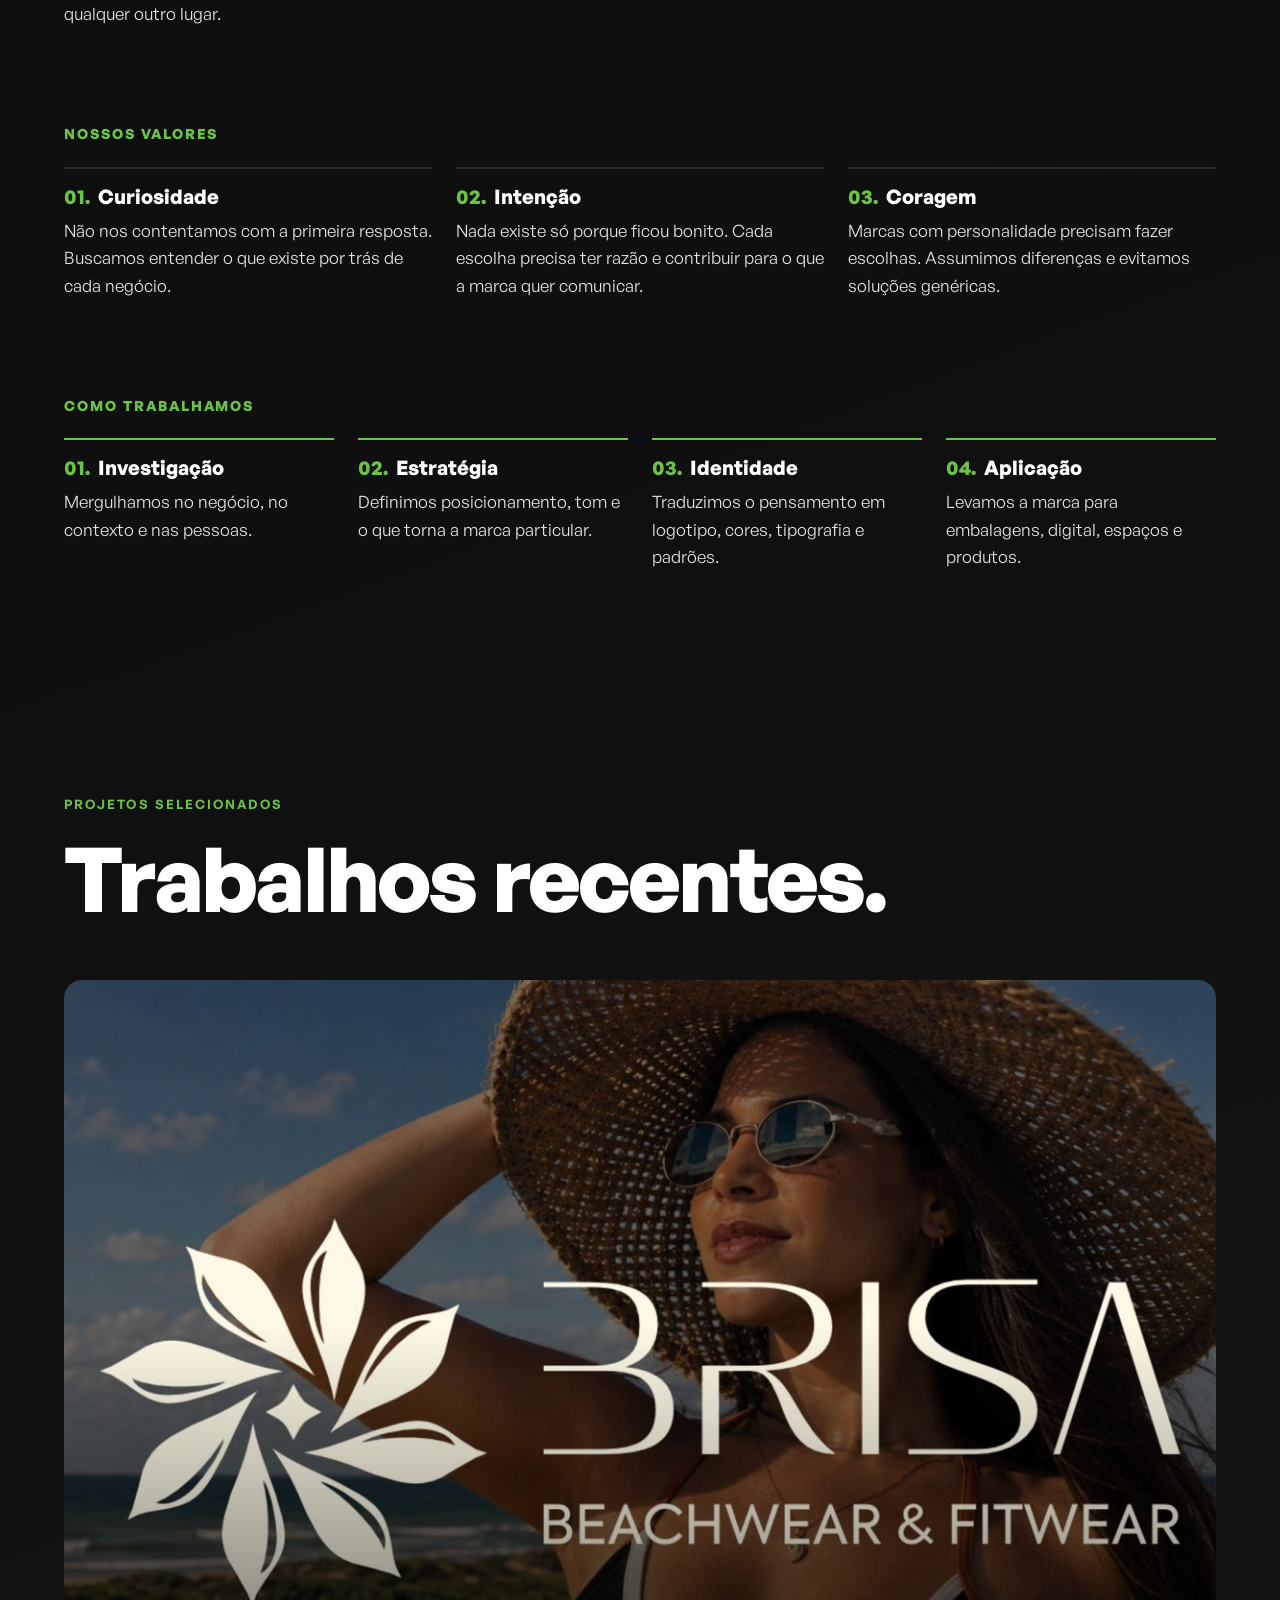
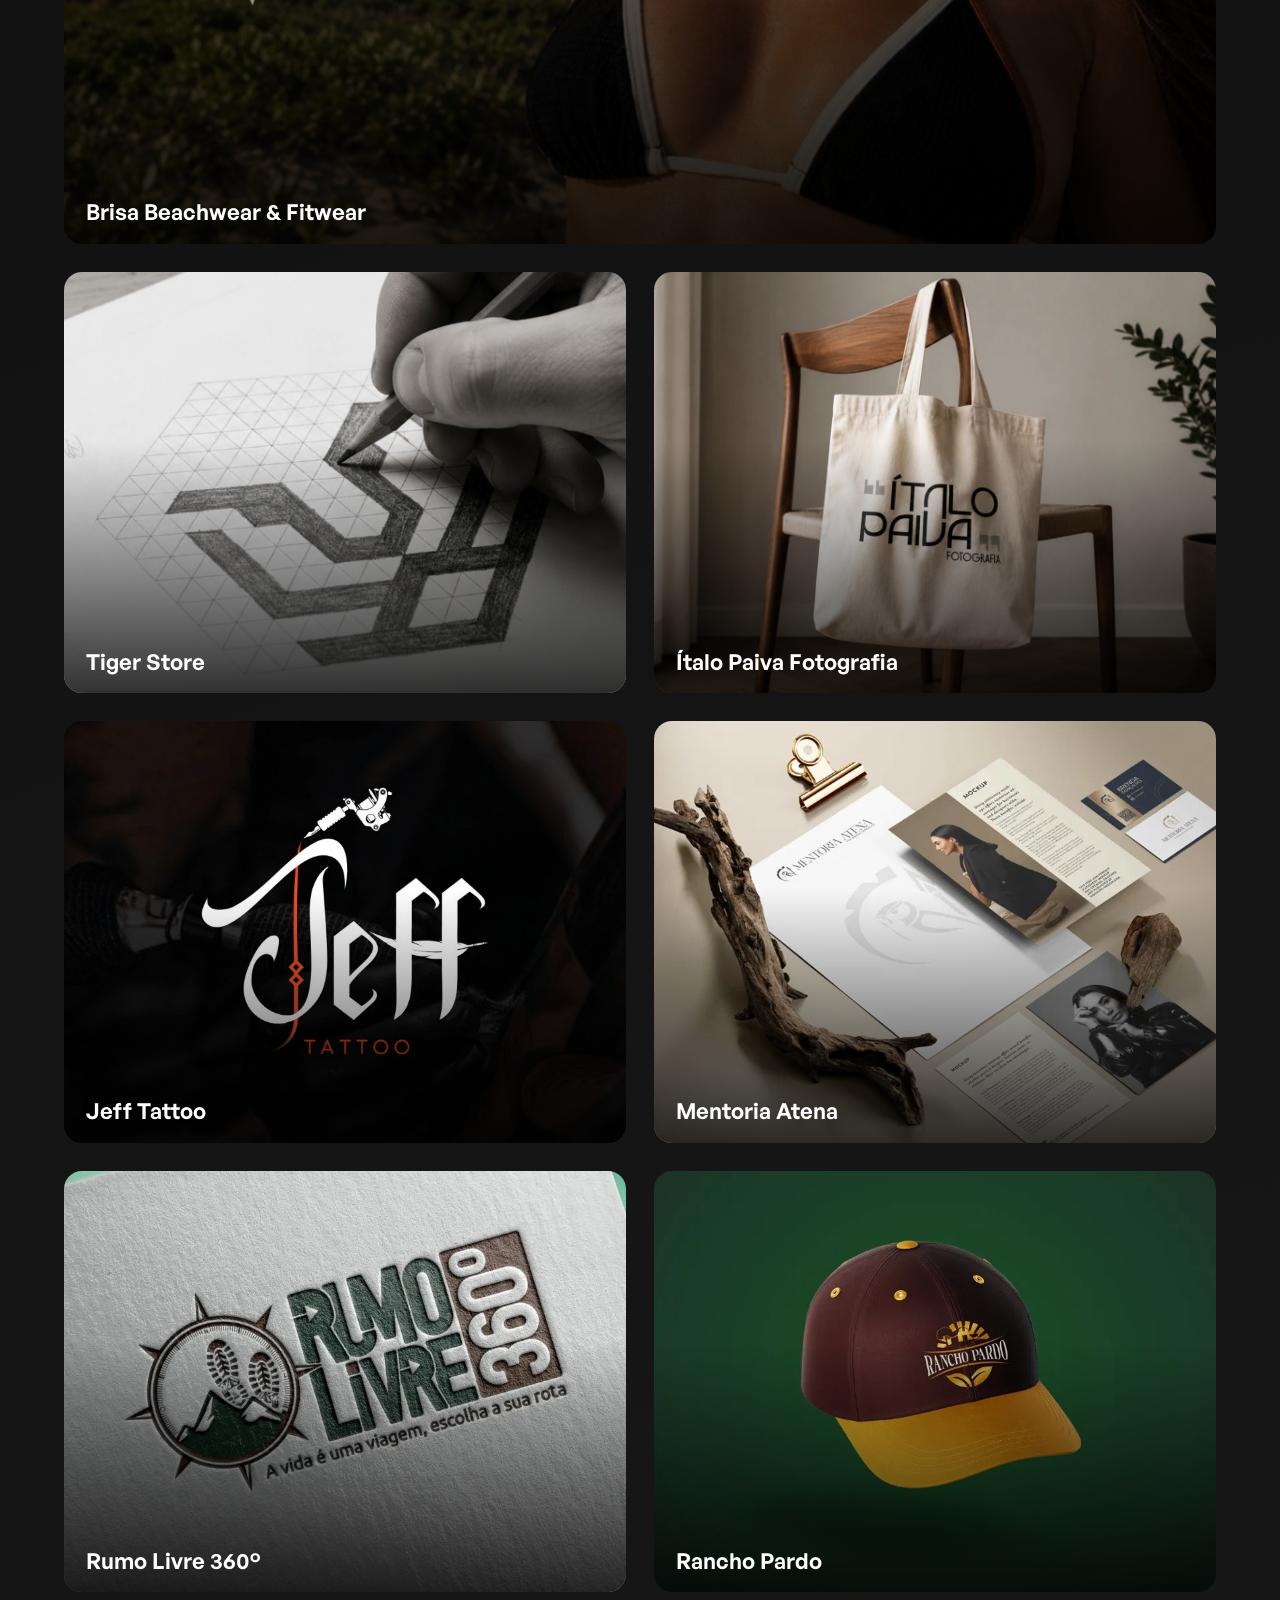
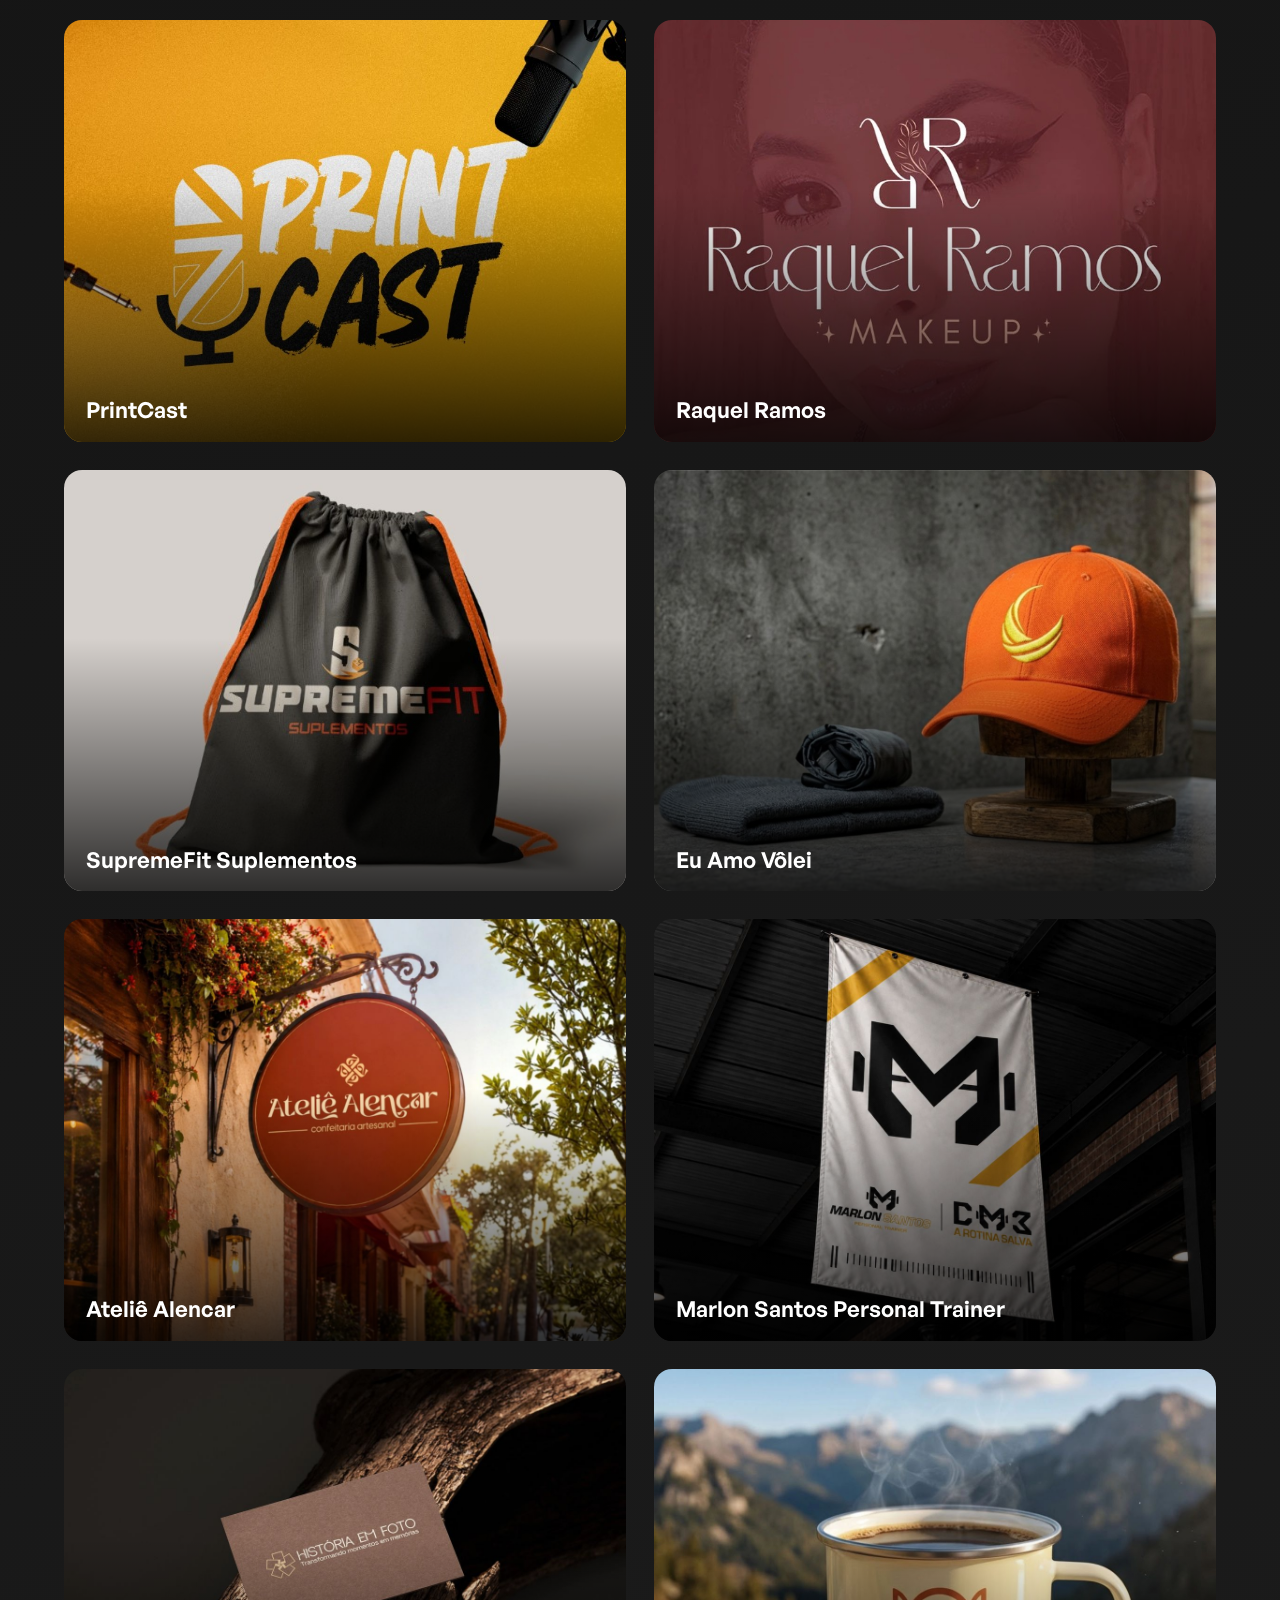
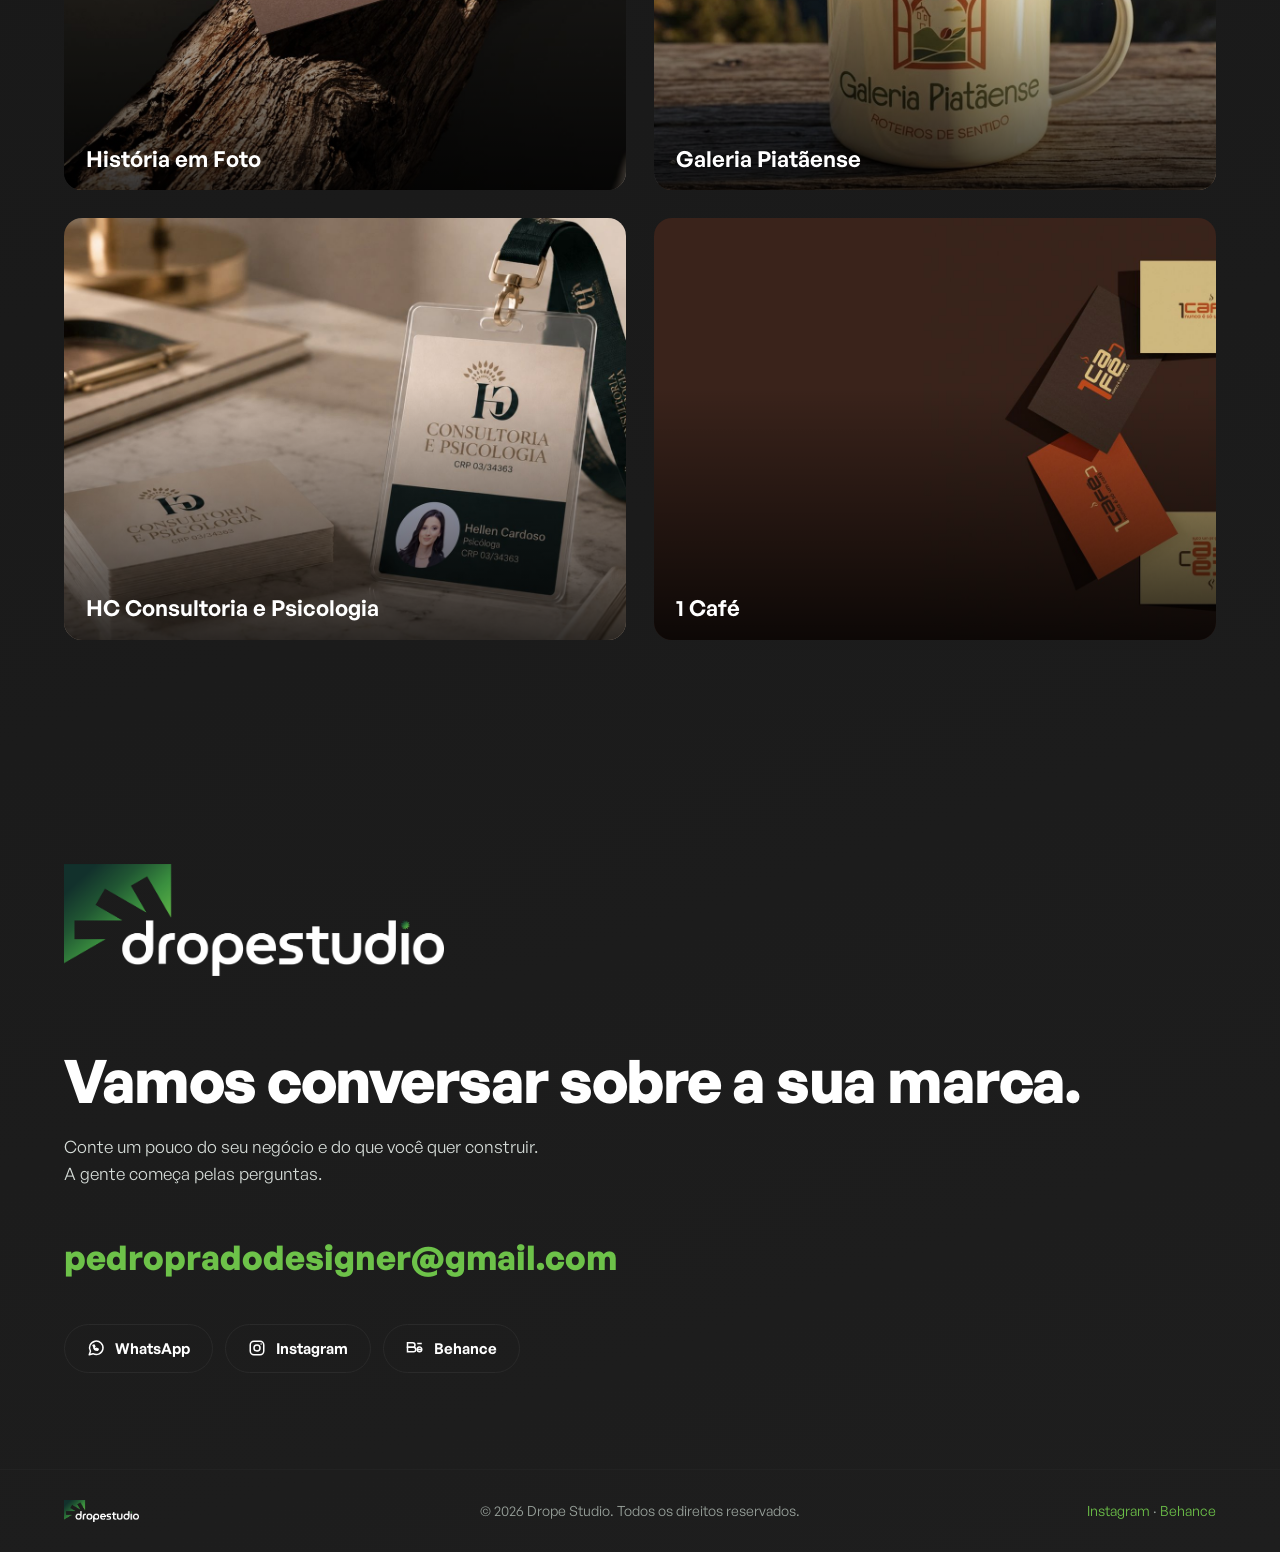
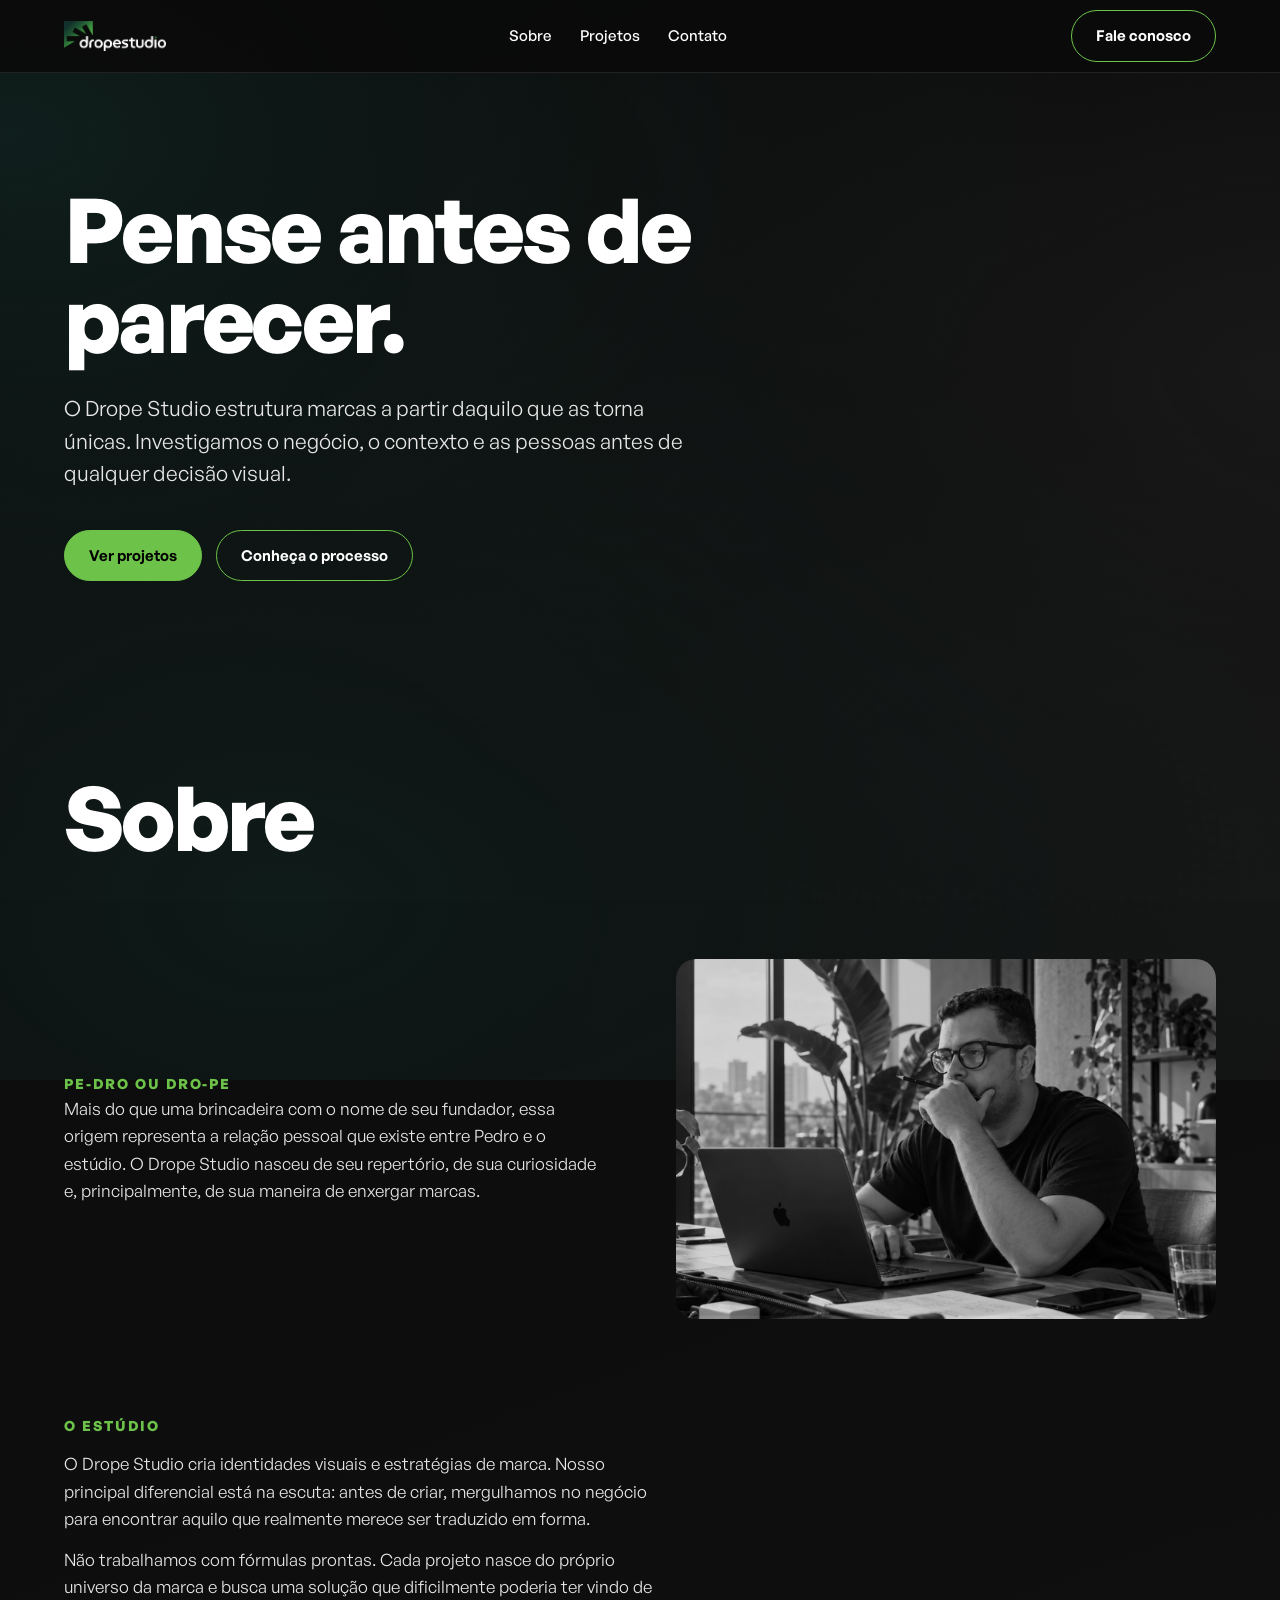
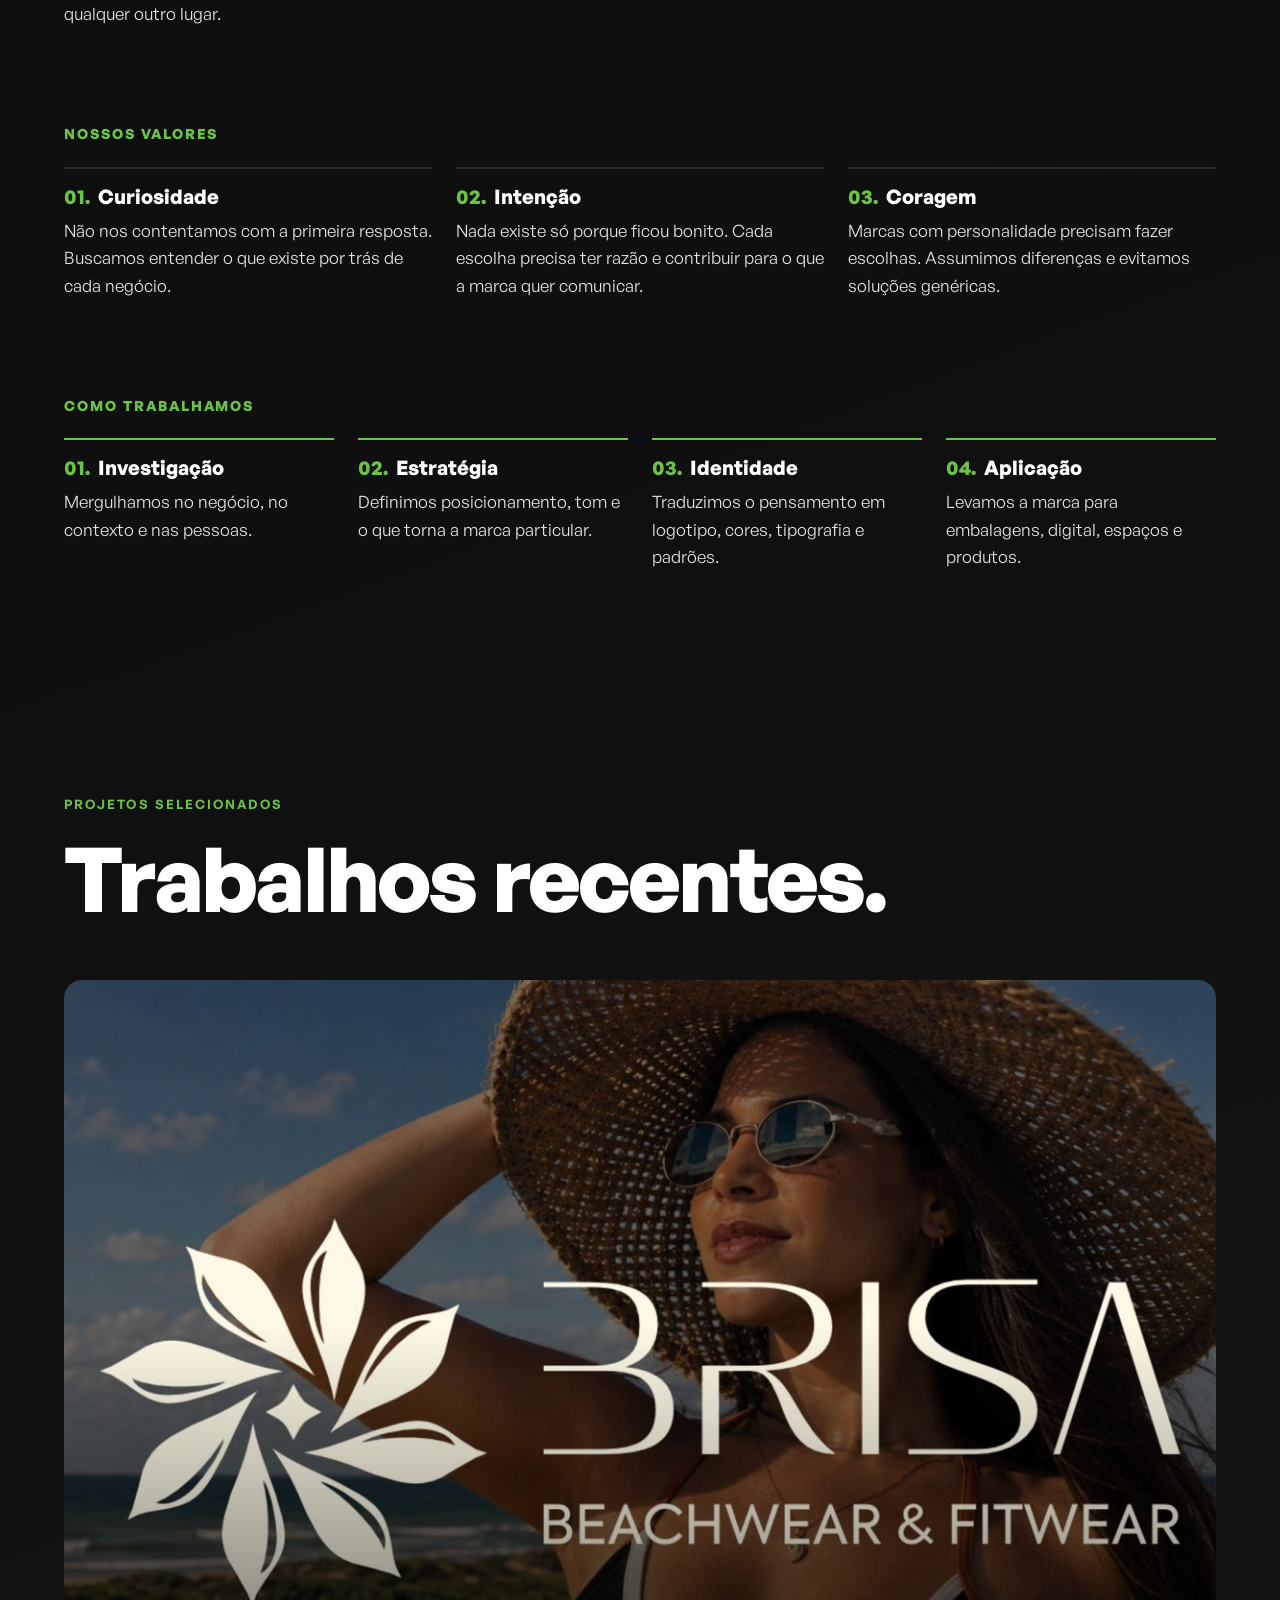
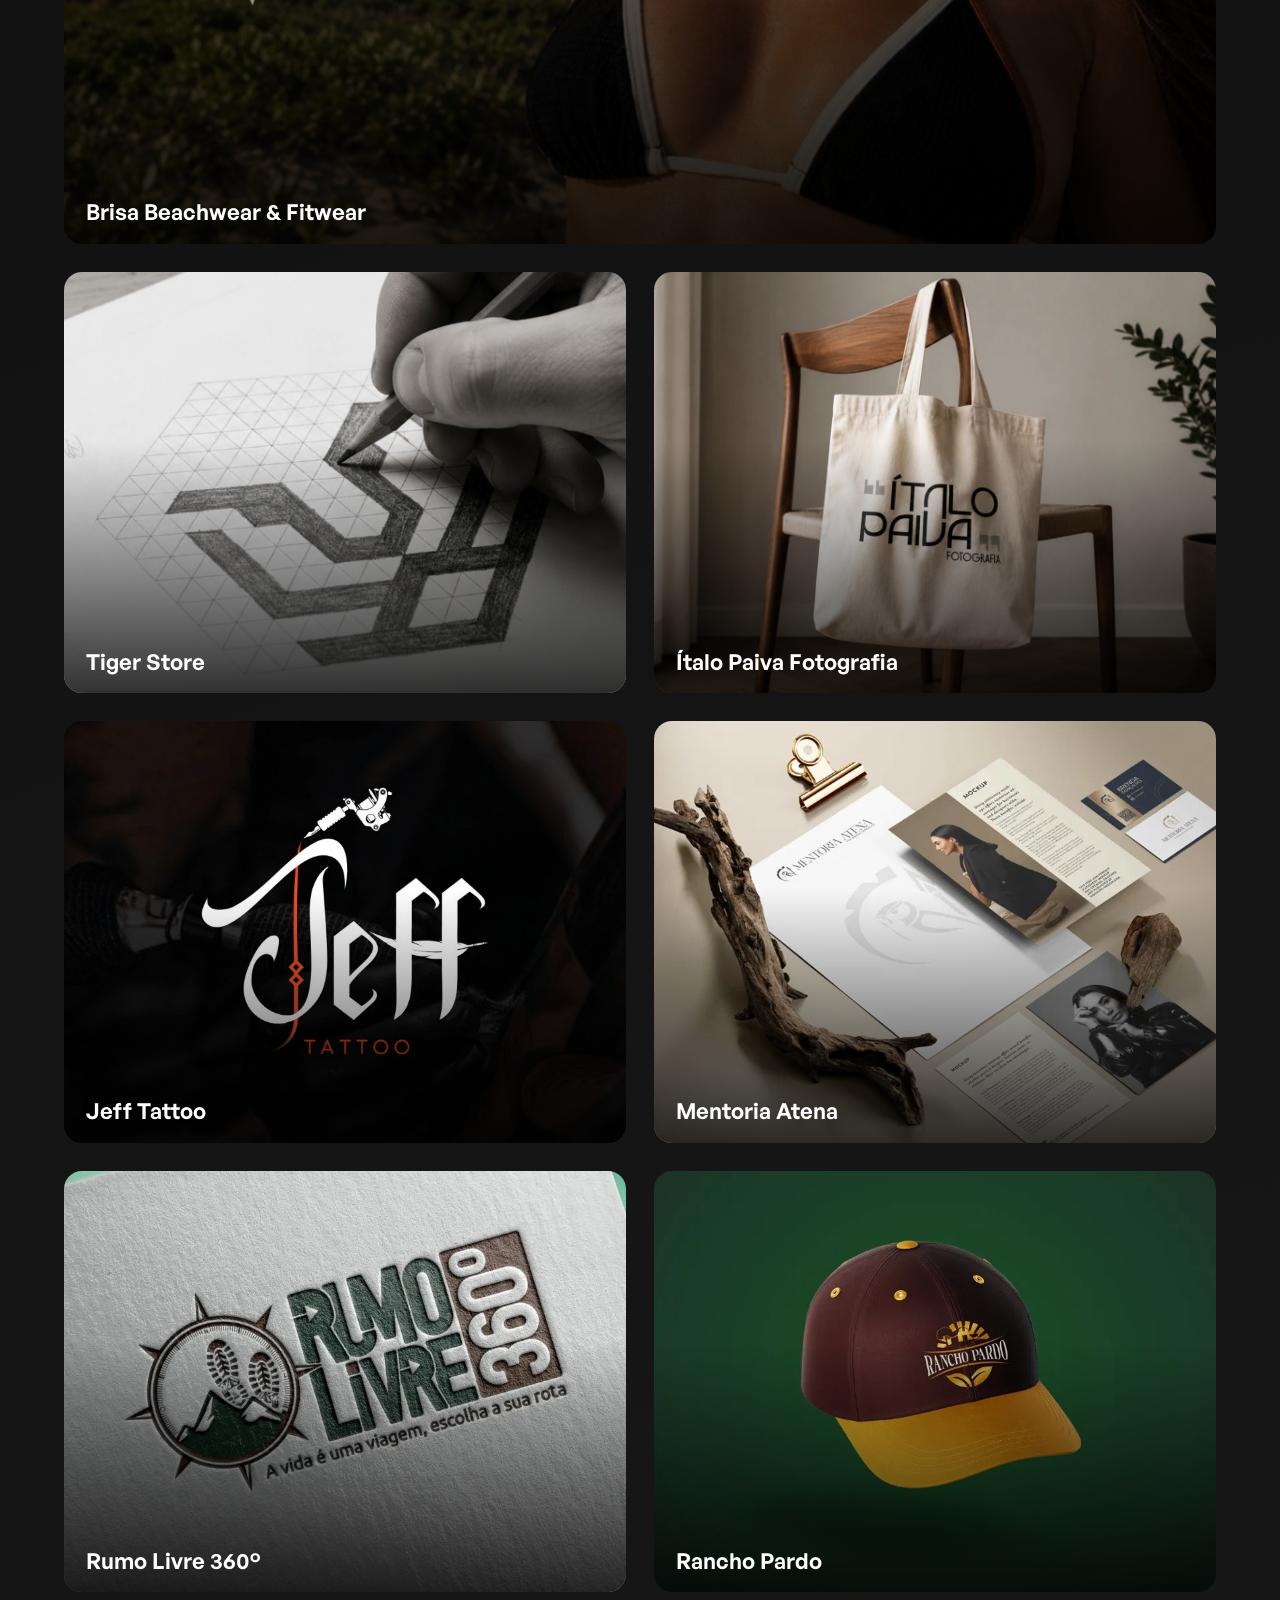
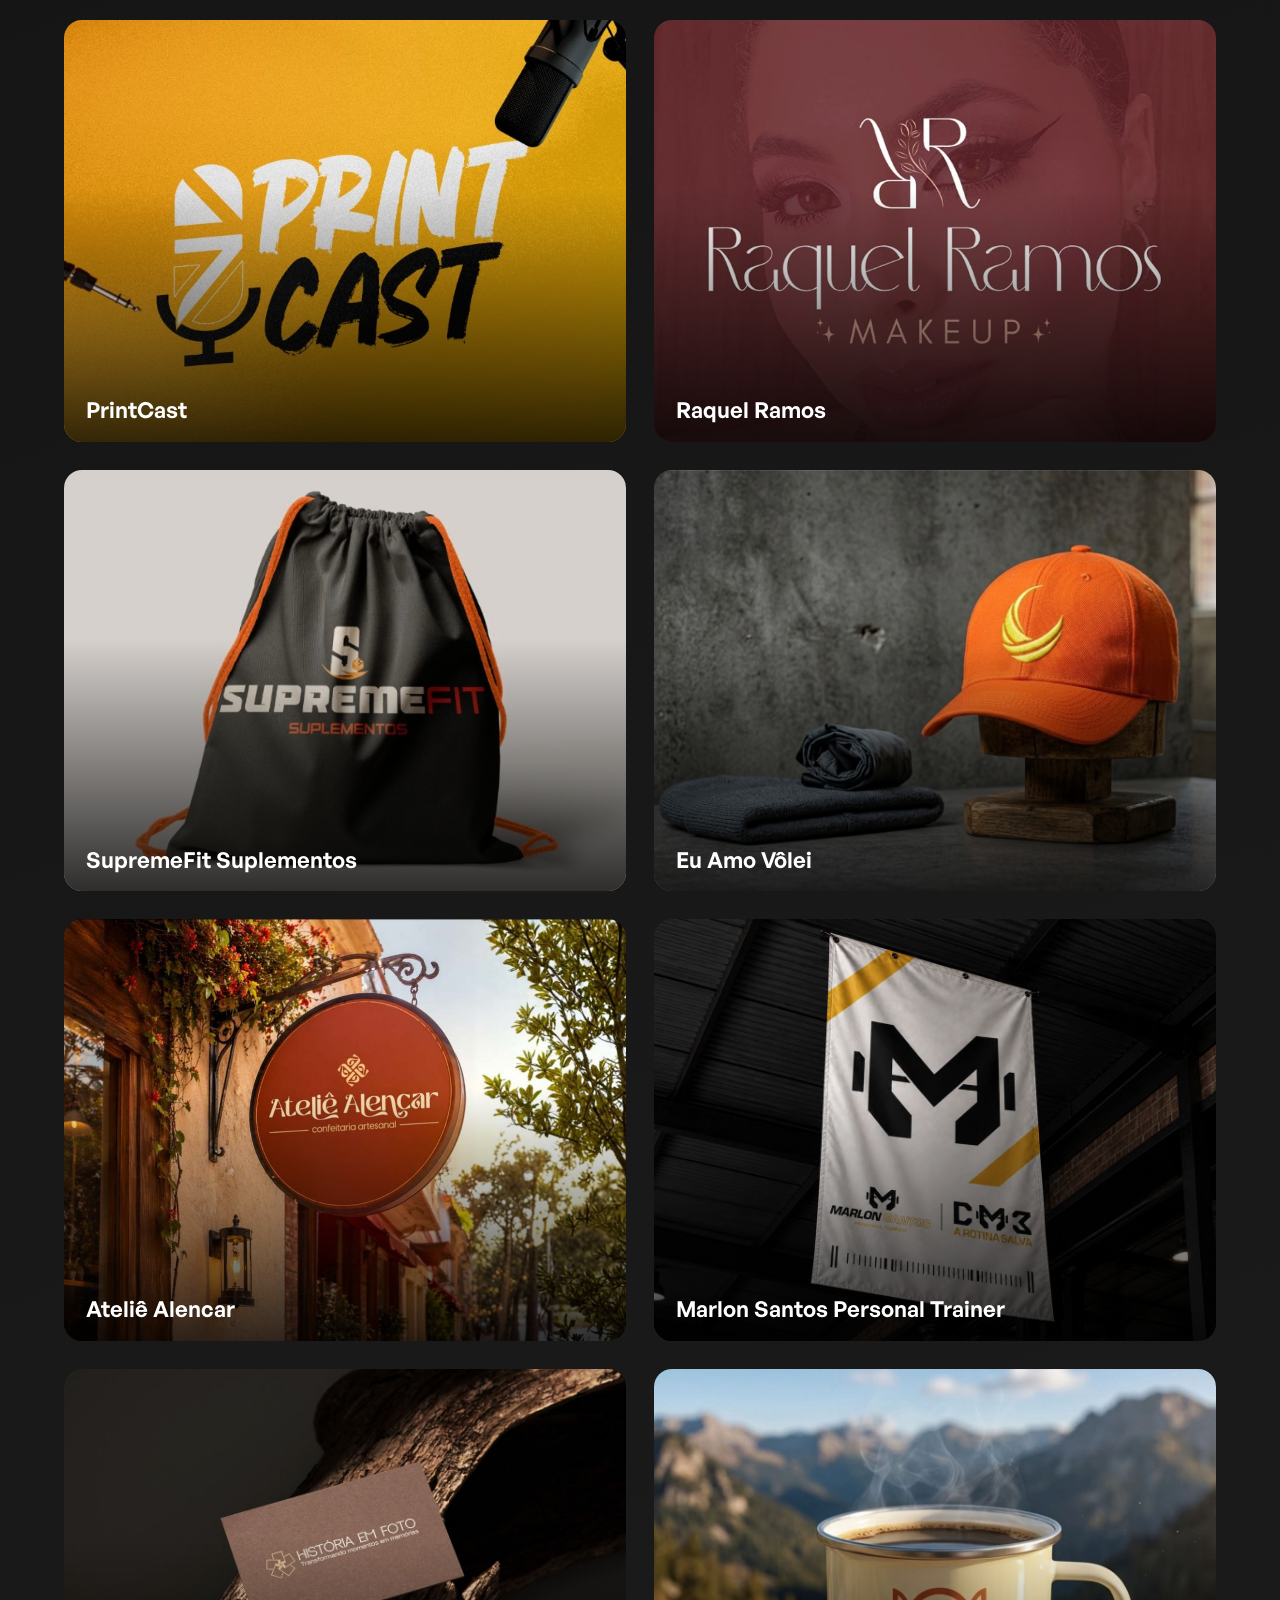
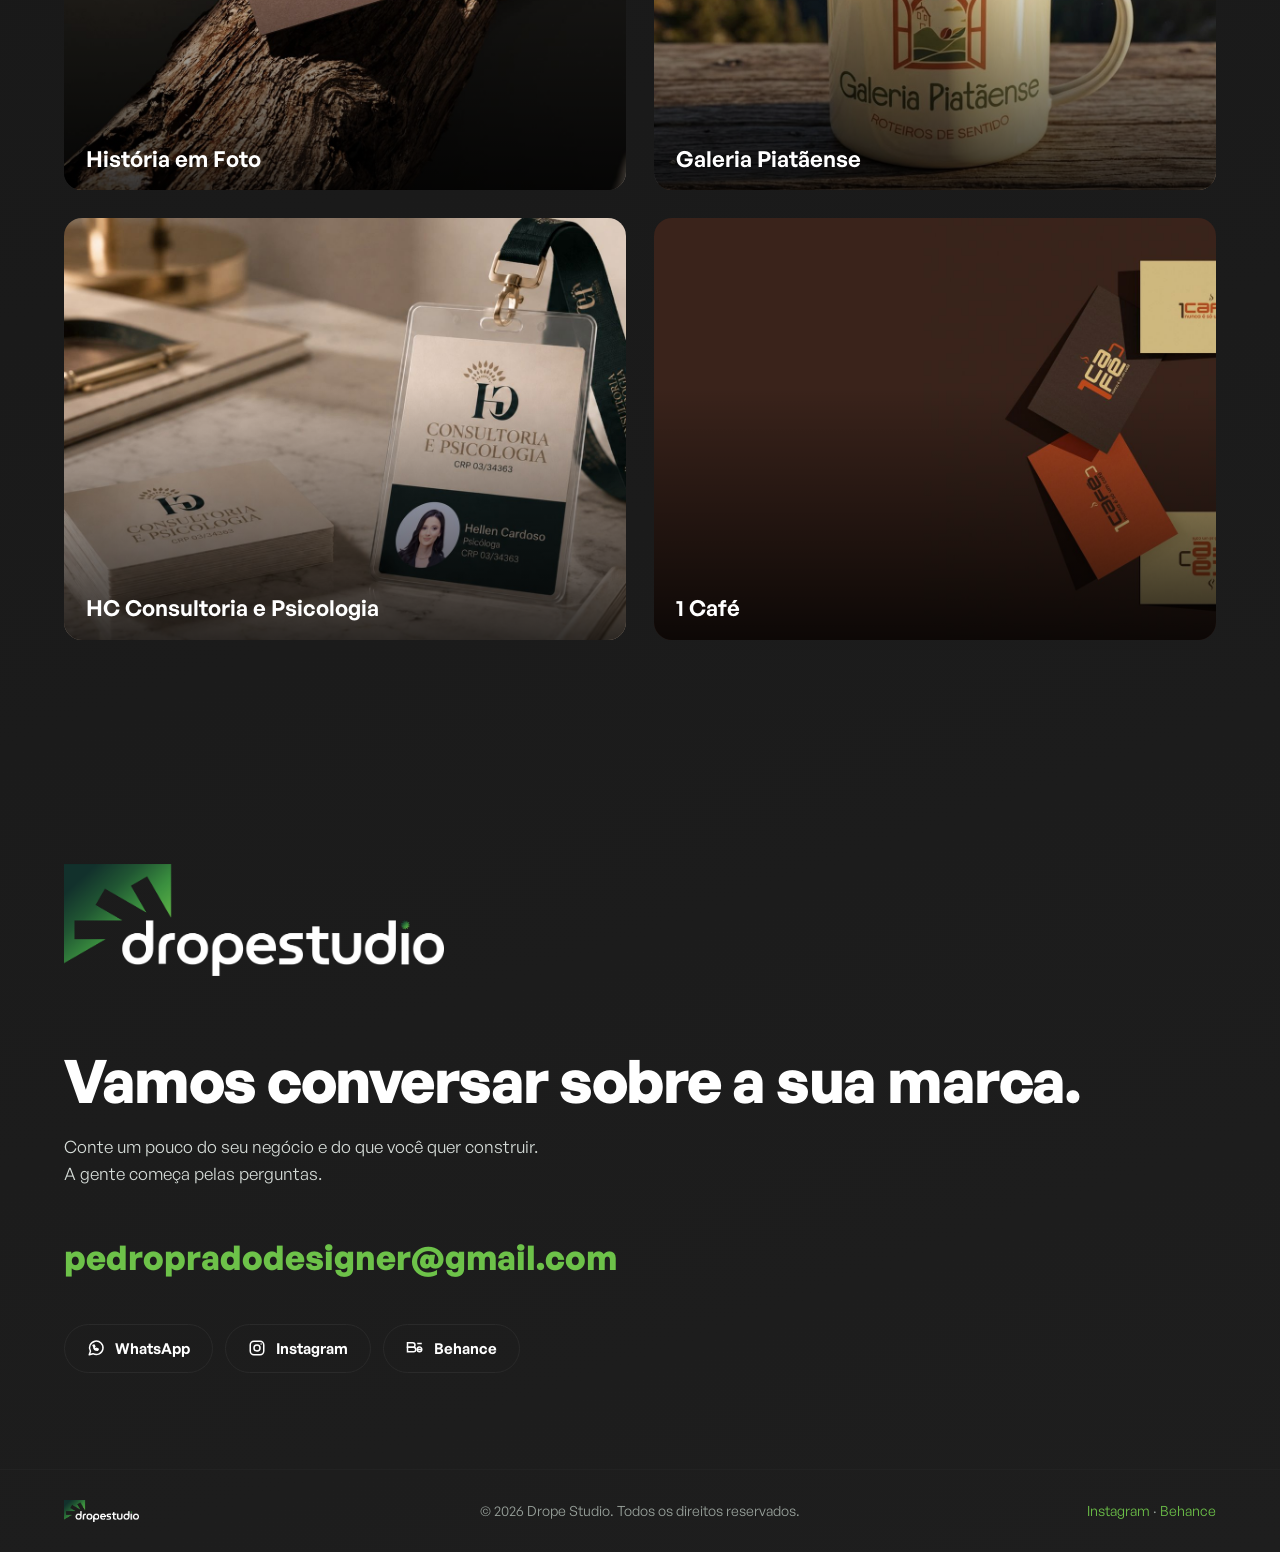
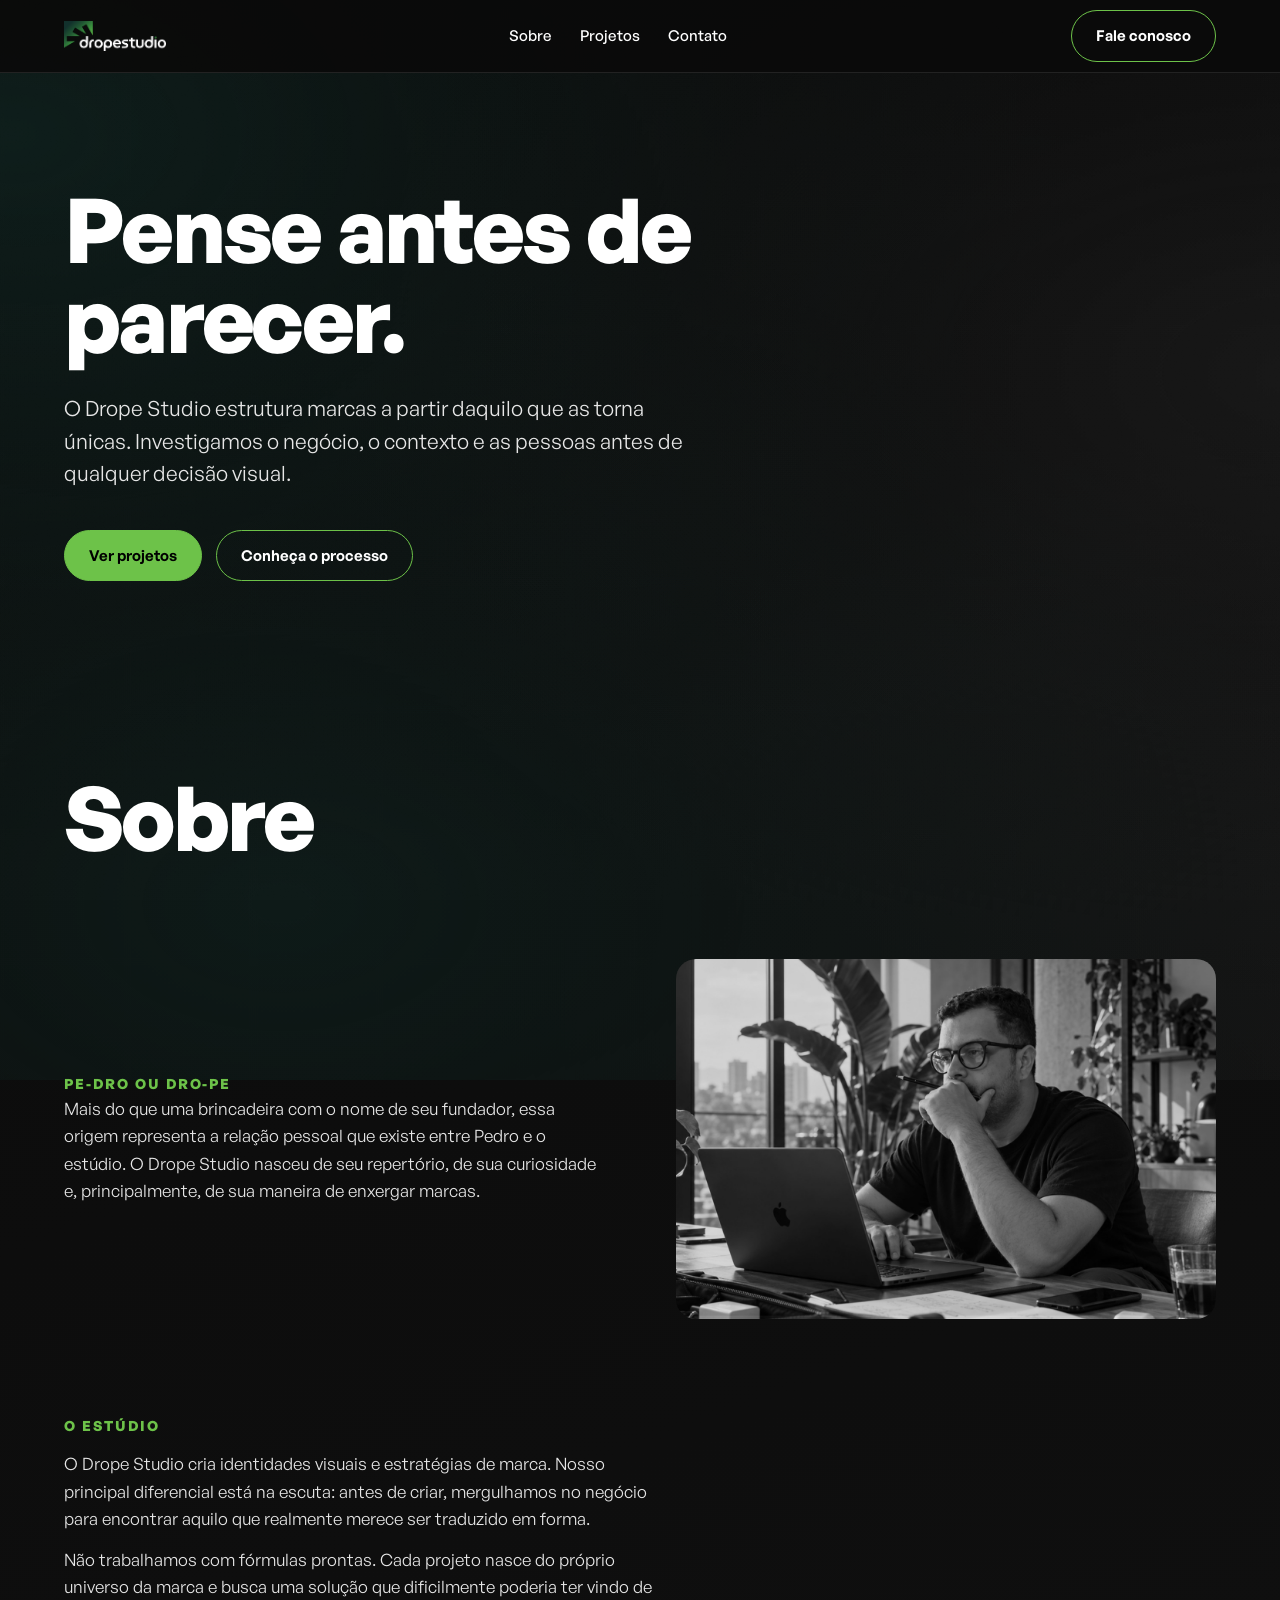
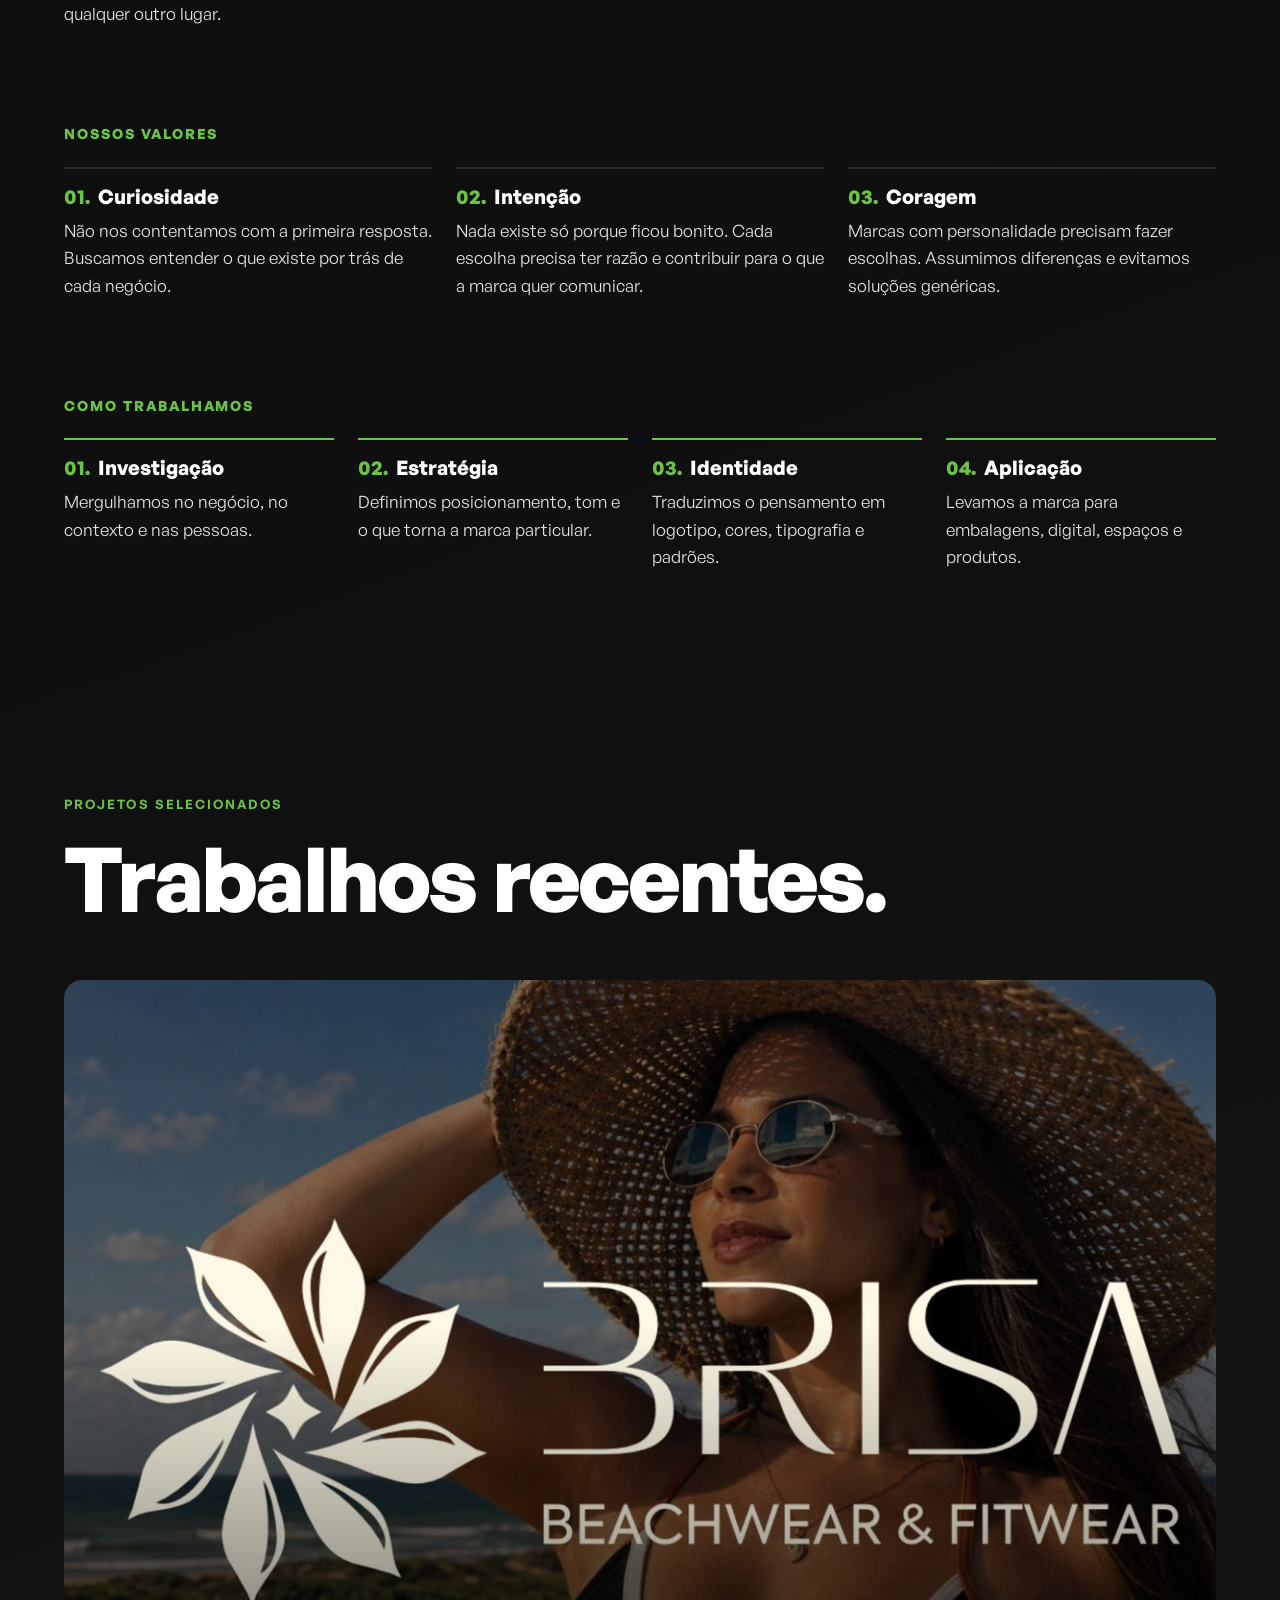
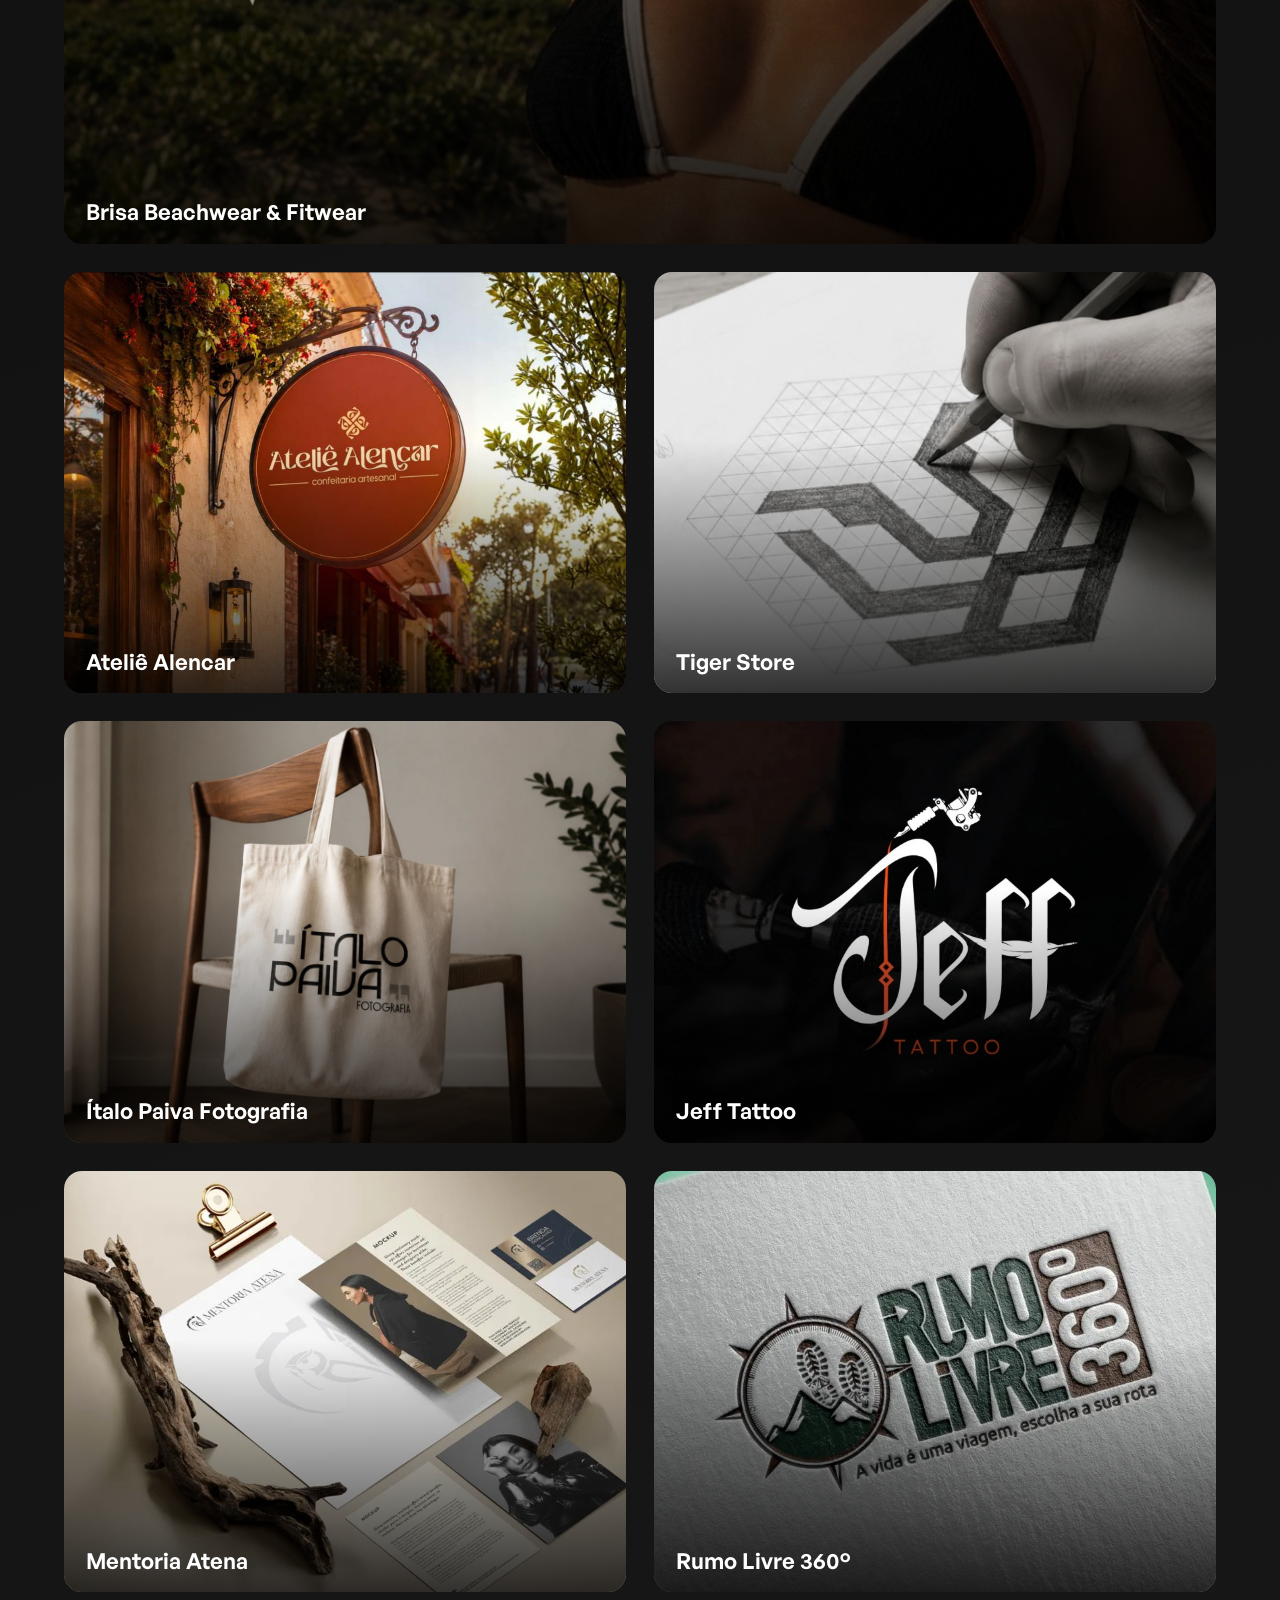
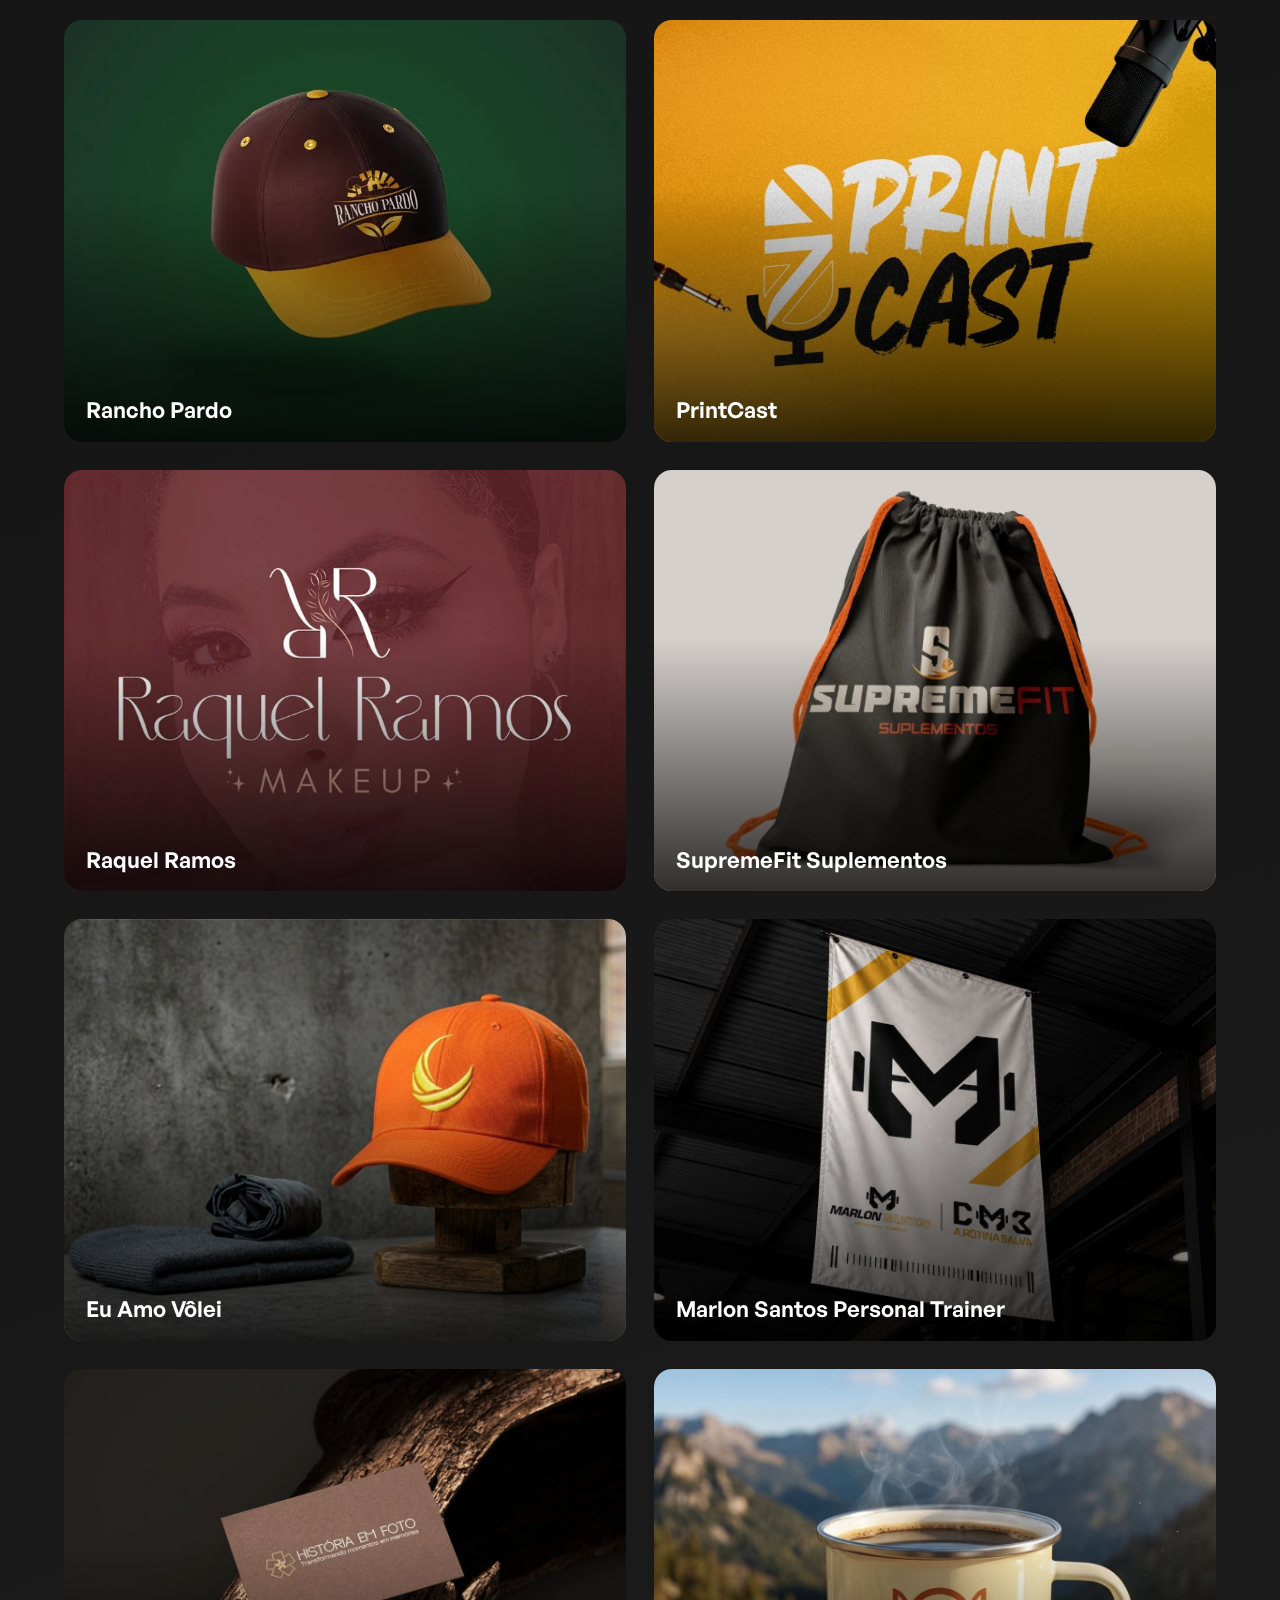
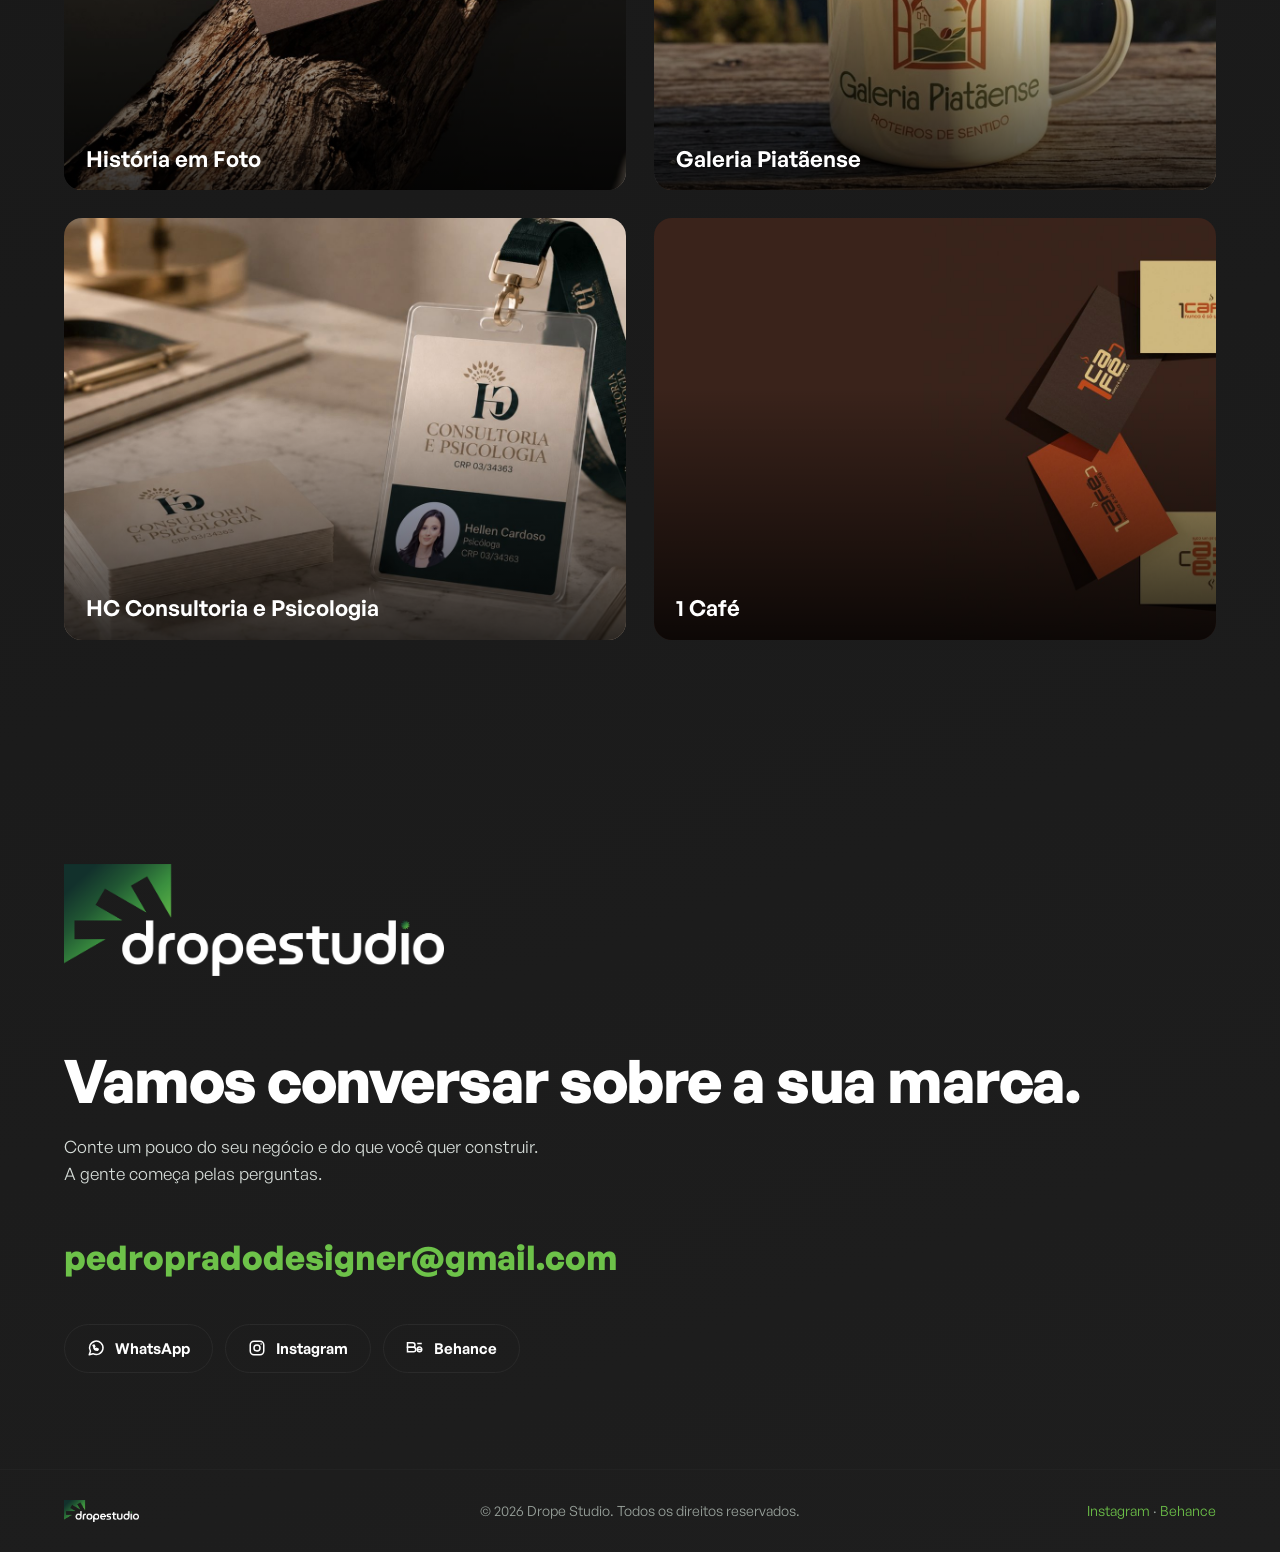
